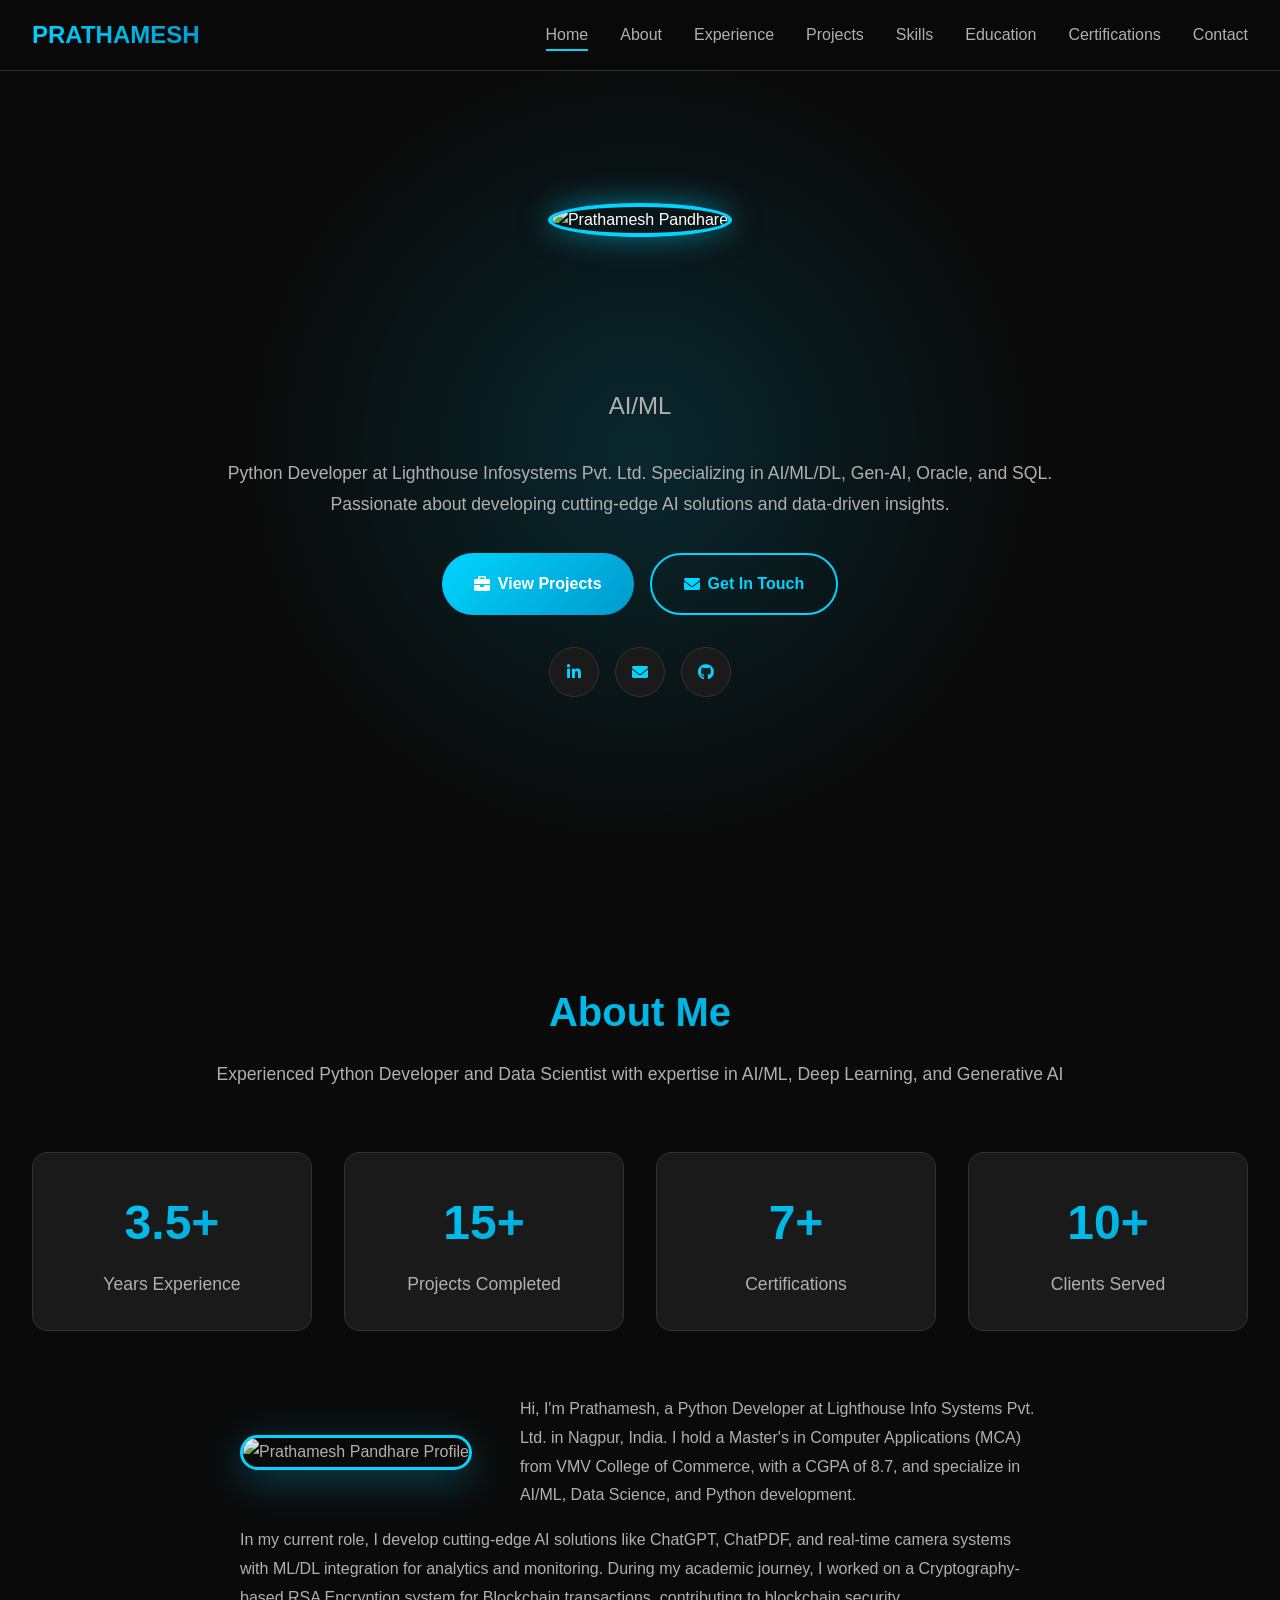
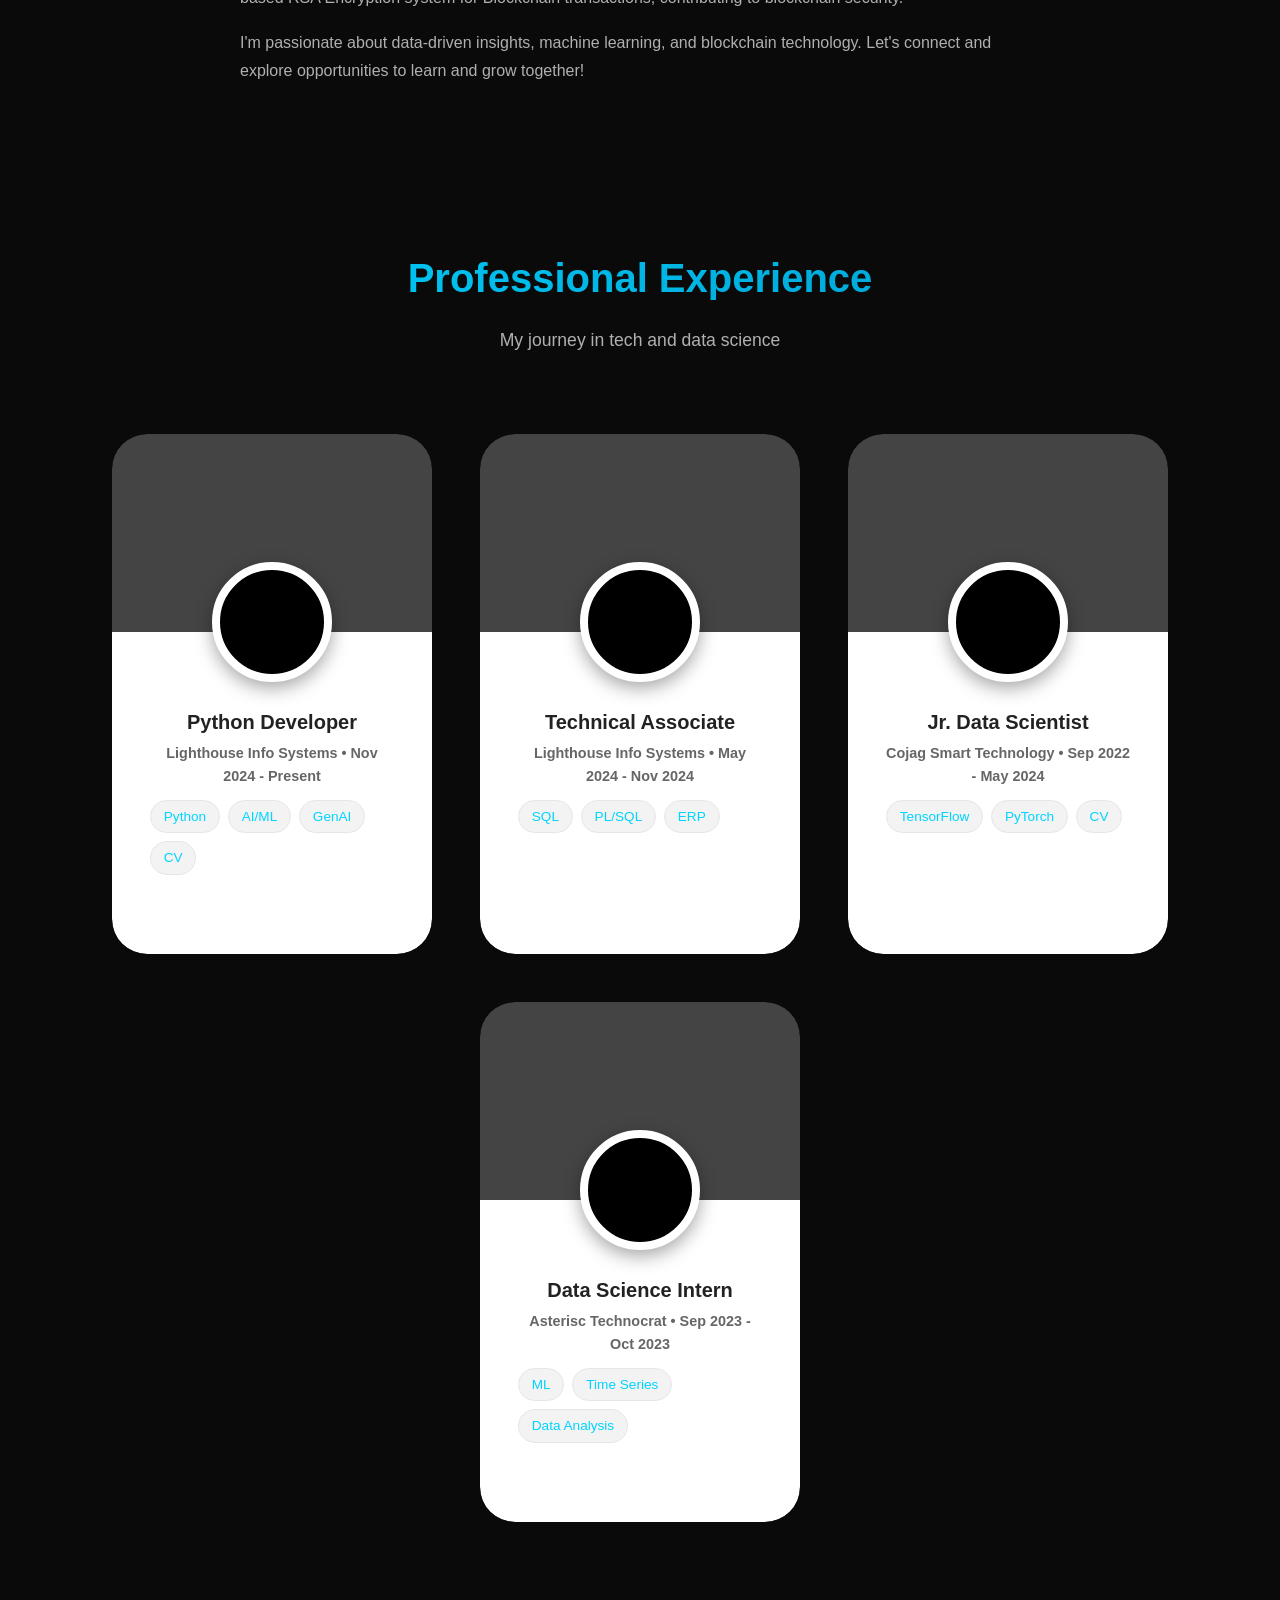
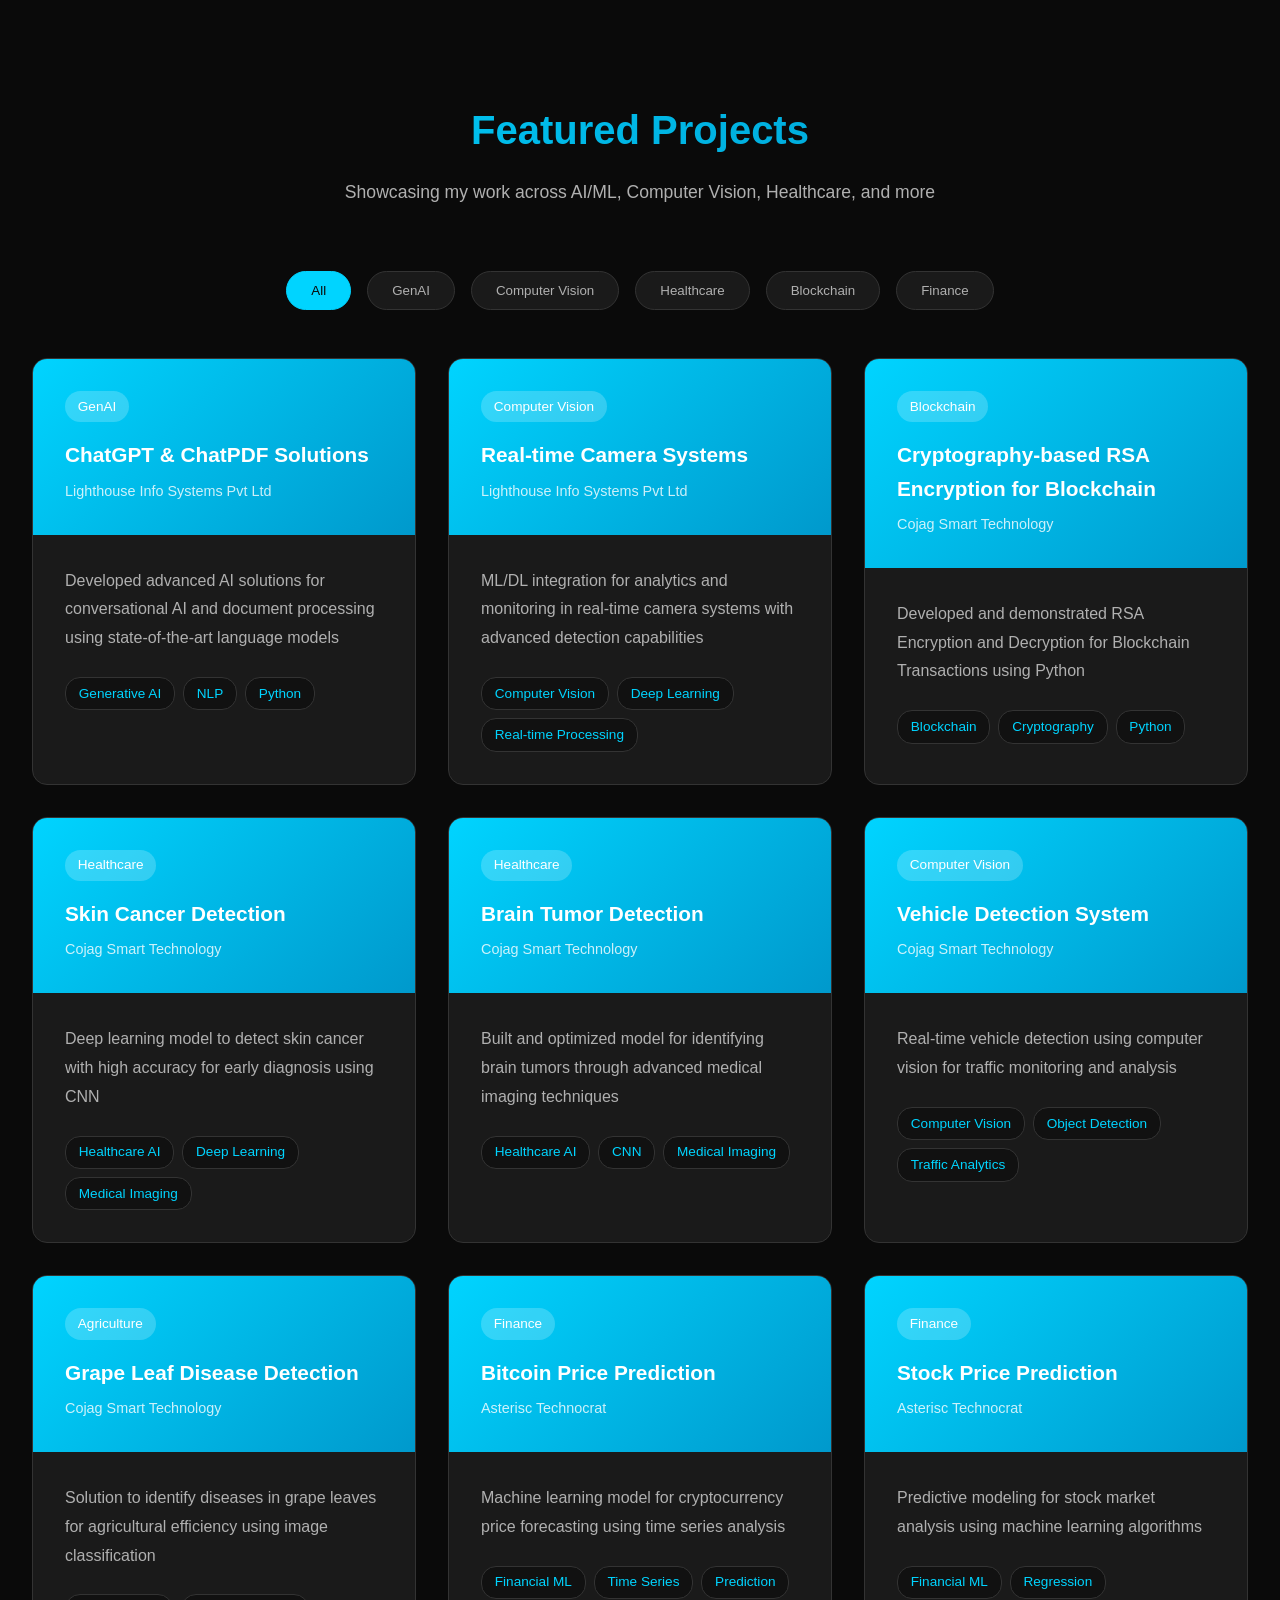
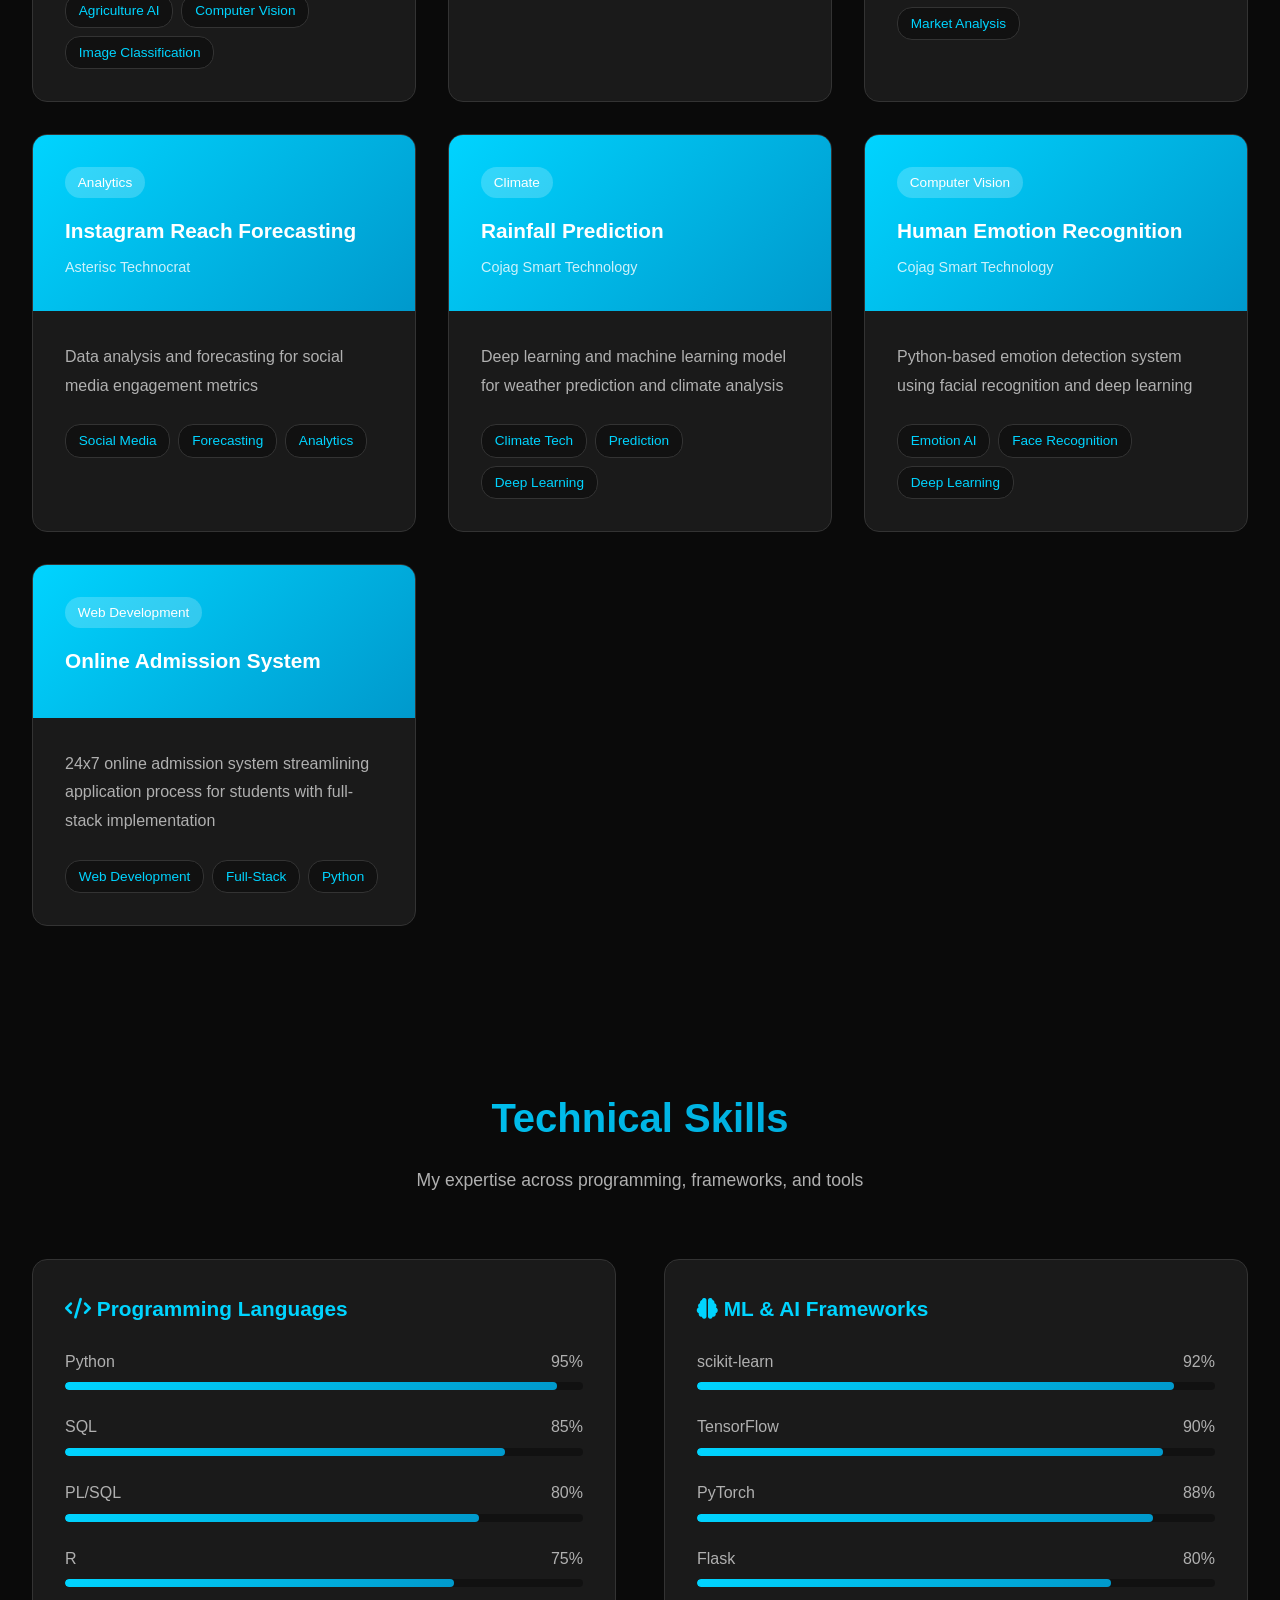
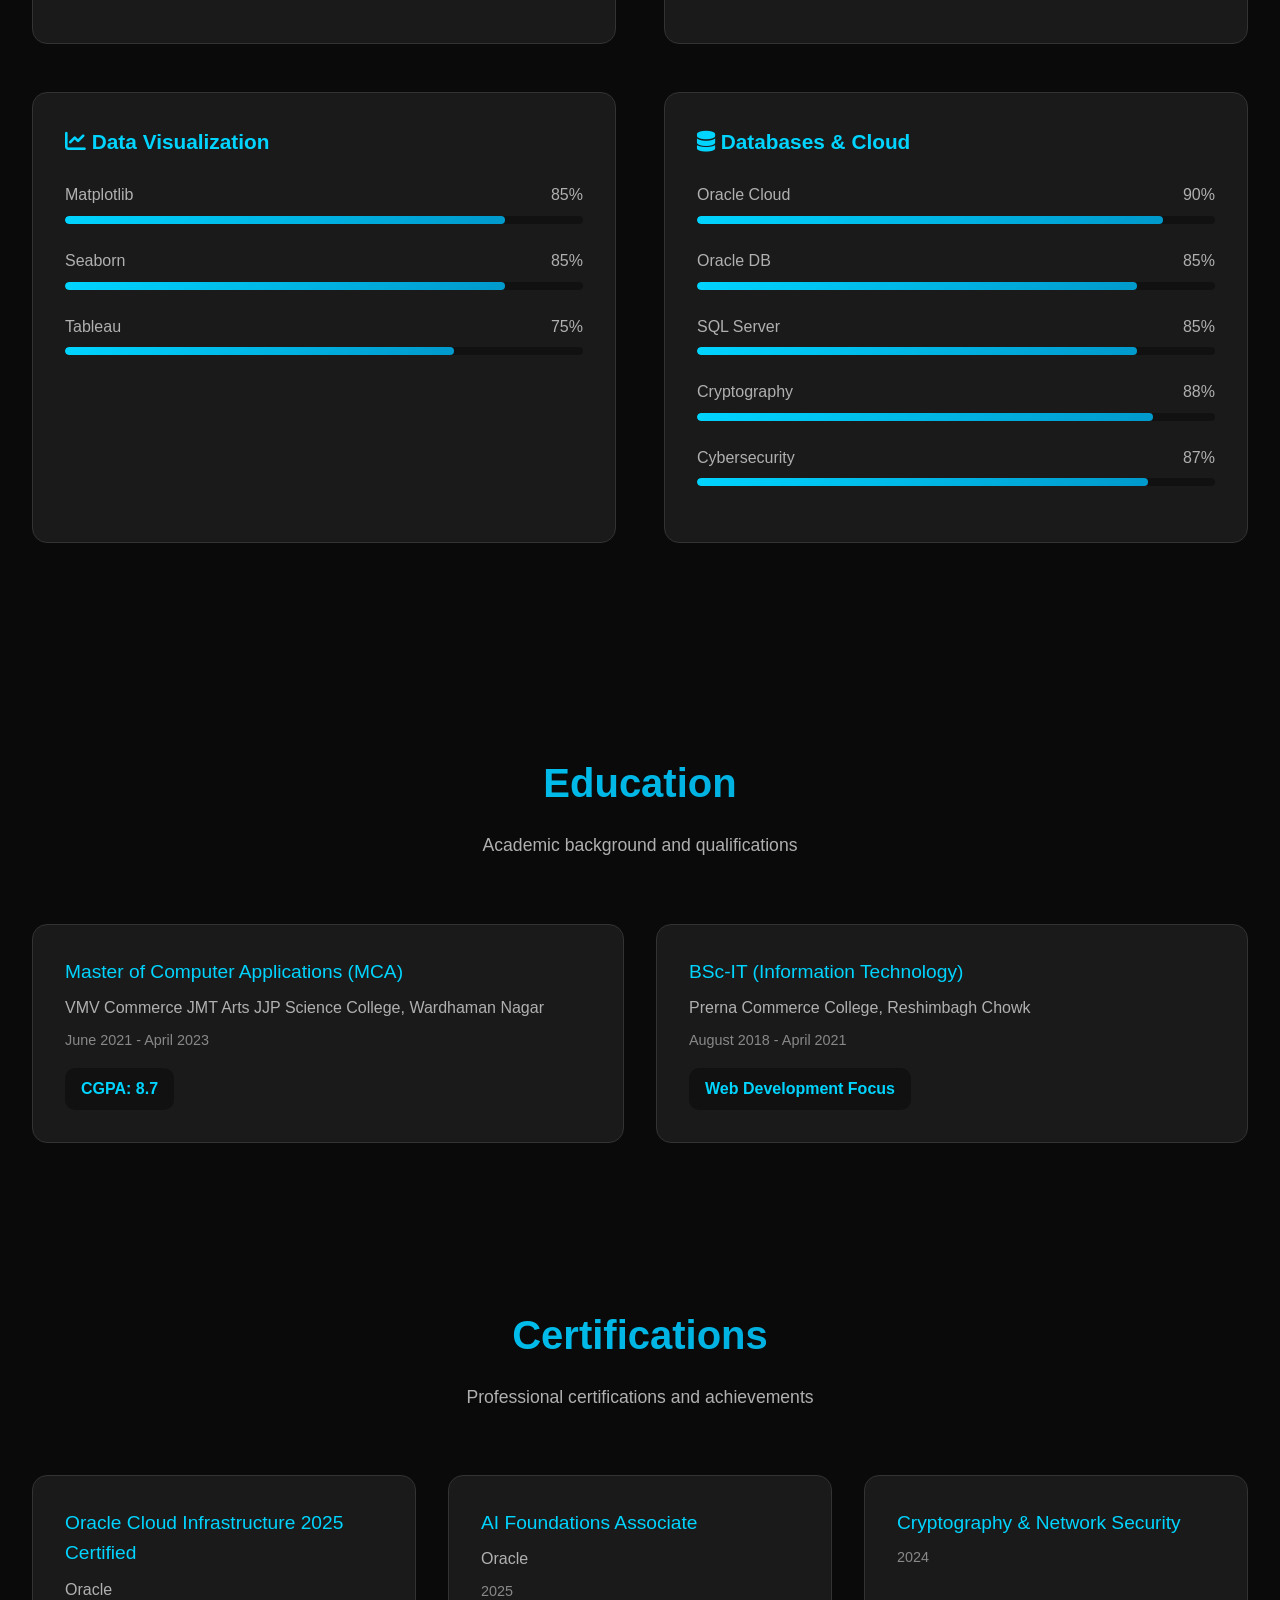
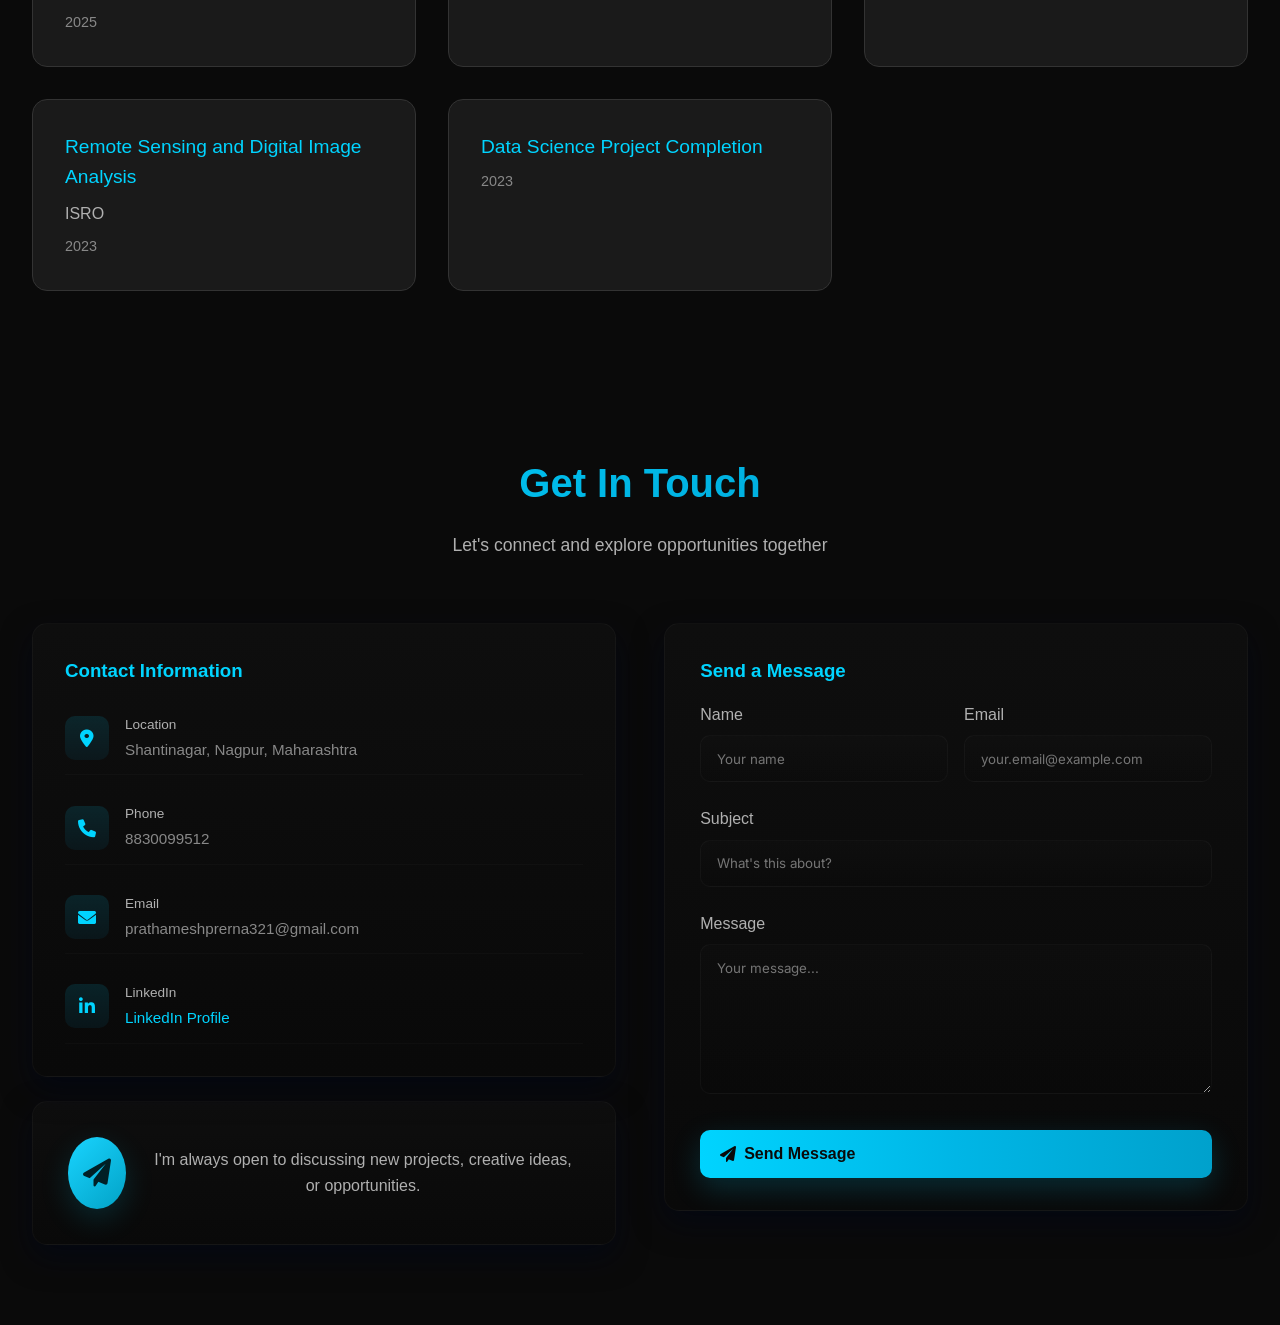
==== index.html @ 163a9fbd "Add files via upload" ====
<!DOCTYPE html>
<html lang="en">
<head>
    <meta charset="UTF-8">
    <meta name="viewport" content="width=device-width, initial-scale=1.0">
    <link rel="stylesheet" href="style.css">
    <title>Prathamesh Pandhare - Python Developer | AI/ML Specialist</title>
    <link href="https://cdnjs.cloudflare.com/ajax/libs/font-awesome/6.0.0/css/all.min.css" rel="stylesheet">
    <link href="https://fonts.googleapis.com/css2?family=Inter:wght@300;400;500;600;700&display=swap" rel="stylesheet">
    <script src="https://cdn.jsdelivr.net/npm/chart.js"></script>
</head>
<body>
    <!-- Loading Screen -->
    <div class="loading-screen">
        <div class="loader"></div>
    </div>
    <!-- Header -->
    <header>
        <nav>
            <div class="logo">PRATHAMESH</div>
            <ul class="nav-links">
                <li><a href="#home" class="active">Home</a></li>
                <li><a href="#about">About</a></li>
                <li><a href="#experience">Experience</a></li>
                <li><a href="#projects">Projects</a></li>
                <li><a href="#skills">Skills</a></li>
                <li><a href="#education">Education</a></li>
                <li><a href="#certifications">Certifications</a></li>
                <li><a href="#contact">Contact</a></li>
            </ul>
            <button class="mobile-menu-btn">
                <i class="fas fa-bars"></i>
            </button>
        </nav>
    </header>

    <!-- Hero Section -->
    <section class="hero" id="home">
        <div class="hero-bg"></div>
        <div class="hero-content">
            <div style="margin-bottom: 2rem;">
                <img src="https://api.dicebear.com/7.x/avataaars/svg?seed=Prathamesh&backgroundColor=00d4ff,0099cc" 
                     alt="Prathamesh Pandhare" 
                     style="width: 150px; height: 150px; border-radius: 50%; border: 4px solid var(--primary-color); box-shadow: 0 0 30px rgba(0, 212, 255, 0.5);">
            </div>
            <h1 class="fade-in">PRATHAMESH PANDHARE</h1>
            <div class="typing-text"></div>
            <p class="hero-description fade-in">
                Python Developer at Lighthouse Infosystems Pvt. Ltd. Specializing in AI/ML/DL, Gen-AI, Oracle, and SQL. 
                Passionate about developing cutting-edge AI solutions and data-driven insights.
            </p>
            <div class="hero-buttons fade-in">
                <a href="#projects" class="btn btn-primary">
                    <i class="fas fa-briefcase"></i> View Projects
                </a>
                <a href="#contact" class="btn btn-secondary">
                    <i class="fas fa-envelope"></i> Get In Touch
                </a>
            </div>
            <div class="social-links fade-in">
                <a href="https://www.linkedin.com/in/prathameshpandhare-7b8583255" target="_blank">
                    <i class="fab fa-linkedin-in"></i>
                </a>
                <a href="mailto:prathameshprerna321@gmail.com">
                    <i class="fas fa-envelope"></i>
                </a>
                <a href="https://github.com/Prathamesh-dev-code" target="_blank">
                    <i class="fab fa-github"></i>
                </a>
            </div>
        </div>
    </section>

    <!-- About & Stats Section -->
    <section id="about">
        <div class="section-header">
            <h2>About Me</h2>
            <p>Experienced Python Developer and Data Scientist with expertise in AI/ML, Deep Learning, and Generative AI</p>
        </div>
        
        <div class="stats-grid">
            <div class="stat-card">
                <div class="stat-number">3.5+</div>
                <div class="stat-label">Years Experience</div>
            </div>
            <div class="stat-card">
                <div class="stat-number">15+</div>
                <div class="stat-label">Projects Completed</div>
            </div>
            <div class="stat-card">
                <div class="stat-number">7+</div>
                <div class="stat-label">Certifications</div>
            </div>
            <div class="stat-card">
                <div class="stat-number">10+</div>
                <div class="stat-label">Clients Served</div>
            </div>
        </div>

        <div style="max-width: 800px; margin: 0 auto; color: var(--text-secondary); line-height: 1.8;">
            <div style="display: flex; gap: 3rem; align-items: center; flex-wrap: wrap; justify-content: center;">
                <div style="flex-shrink: 0;">
                    <img src="https://api.dicebear.com/7.x/avataaars/svg?seed=Prathamesh&backgroundColor=00d4ff,0099cc" 
                         alt="Prathamesh Pandhare Profile" 
                         style="width: 200px; height: 200px; border-radius: 20px; border: 3px solid var(--primary-color); box-shadow: 0 10px 40px rgba(0, 212, 255, 0.3);">
                </div>
                <div style="flex: 1; min-width: 300px; text-align: left;">
                    <p>
                        Hi, I'm Prathamesh, a Python Developer at Lighthouse Info Systems Pvt. Ltd. in Nagpur, India. 
                        I hold a Master's in Computer Applications (MCA) from VMV College of Commerce, with a CGPA of 8.7, 
                        and specialize in AI/ML, Data Science, and Python development.
                    </p>
                </div>
            </div>
            <p style="margin-top: 1rem;">
                In my current role, I develop cutting-edge AI solutions like ChatGPT, ChatPDF, and real-time camera 
                systems with ML/DL integration for analytics and monitoring. During my academic journey, I worked on 
                a Cryptography-based RSA Encryption system for Blockchain transactions, contributing to blockchain security.
            </p>
            <p style="margin-top: 1rem;">
                I'm passionate about data-driven insights, machine learning, and blockchain technology. 
                Let's connect and explore opportunities to learn and grow together!
            </p>
        </div>
    </section>

    <!-- Experience Timeline -->
    <section id="experience">
        <div class="section-header">
            <h2>Professional Experience</h2>
            <p>My journey in tech and data science</p>
        </div>

                <div class="exp-cards">
                    <!-- Card: Python Developer -->
                    <div class="flipperContainer">
                        <div class="flipper">
                            <div class="cardFront cardContainer">
                                <div class="imgContainer" style="background-image:url('https://images.unsplash.com/photo-1526378729295-2ef2b3f2a7d6?auto=format&fit=crop&w=1200&q=60'); background-position:center; background-size:cover;"></div>
                                <div class="avatarContainer" style="background-image:url('https://api.dicebear.com/7.x/avataaars/svg?seed=Prathamesh&backgroundColor=00d4ff,0099cc'); background-size:cover;"></div>
                                <div class="cardContent">
                                    <div class="titleDiv">
                                        <h1 class="title">Python Developer</h1>
                                        <h4 class="subTitle">Lighthouse Info Systems • Nov 2024 - Present</h4>
                                    </div>
                                    <div class="bioContainer">
                                        <div class="tech-tags" style="margin-top:.75rem;">
                                            <span class="tech-tag">Python</span>
                                            <span class="tech-tag">AI/ML</span>
                                            <span class="tech-tag">GenAI</span>
                                            <span class="tech-tag">CV</span>
                                        </div>
                                    </div>
                                </div>
                            </div>
                            <div class="cardBack">
                                <div style="padding:2rem;">More about this role<br/><small style="opacity:.85">Lighthouse Info Systems</small></div>
                                <div style="padding:0 20px 24px;">
                                    <p class="bio">Developed advanced AI solutions like ChatGPT, ChatPDF, and real-time camera systems with ML/DL integration for analytics and monitoring.</p>
                                    <button class="cta-btn" type="button">View Details</button>
                                </div>
                            </div>
                        </div>
                    </div>

                    <!-- Card: Technical Associate -->
                    <div class="flipperContainer">
                        <div class="flipper">
                            <div class="cardFront cardContainer">
                                <div class="imgContainer" style="background-image:url('https://images.unsplash.com/photo-1515879218367-8466d910aaa4?auto=format&fit=crop&w=1200&q=60'); background-position:center; background-size:cover;"></div>
                                <div class="avatarContainer" style="background-image:url('https://images.unsplash.com/photo-1544005313-94ddf0286df2?auto=format&fit=crop&w=800&q=60'); background-size:cover;"></div>
                                <div class="cardContent">
                                    <div class="titleDiv">
                                        <h1 class="title">Technical Associate</h1>
                                        <h4 class="subTitle">Lighthouse Info Systems • May 2024 - Nov 2024</h4>
                                    </div>
                                    <div class="bioContainer">
                                        
                                        <div class="tech-tags" style="margin-top:.75rem;">
                                            <span class="tech-tag">SQL</span>
                                            <span class="tech-tag">PL/SQL</span>
                                            <span class="tech-tag">ERP</span>
                                        </div>
                                    </div>
                                </div>
                            </div>
                            <div class="cardBack">
                                <div style="padding:2rem;">Technical Associate role details<br/><small style="opacity:.85">Lighthouse Info Systems</small></div>
                                <div style="padding:0 20px 24px;">
                                    <p class="bio">Gained in-depth knowledge of ERP systems, SQL and PL/SQL while working on real-time projects and practical implementations.</p>
                                    <button class="cta-btn" type="button">View Details</button>
                                </div>
                            </div>
                        </div>
                    </div>

                    <!-- Card: Jr. Data Scientist -->
                    <div class="flipperContainer">
                        <div class="flipper">
                            <div class="cardFront cardContainer">
                                <div class="imgContainer" style="background-image:url('https://images.unsplash.com/photo-1518770660439-4636190af475?auto=format&fit=crop&w=1200&q=60'); background-position:center; background-size:cover;"></div>
                                <div class="avatarContainer" style="background-image:url('https://images.unsplash.com/photo-1547425260-76bcadfb4f2c?auto=format&fit=crop&w=800&q=60'); background-size:cover;"></div>
                                <div class="cardContent">
                                    <div class="titleDiv">
                                        <h1 class="title">Jr. Data Scientist</h1>
                                        <h4 class="subTitle">Cojag Smart Technology • Sep 2022 - May 2024</h4>
                                    </div>
                                    <div class="bioContainer">
                                        <div class="tech-tags" style="margin-top:.75rem;">
                                            <span class="tech-tag">TensorFlow</span>
                                            <span class="tech-tag">PyTorch</span>
                                            <span class="tech-tag">CV</span>
                                        </div>
                                    </div>
                                </div>
                            </div>
                            <div class="cardBack">
                                <div style="padding:2rem;">Research & model development<br/><small style="opacity:.85">Cojag Smart Technology</small></div>
                                <div style="padding:0 20px 24px;">
                                    <p class="bio">Worked on ML/DL projects including Skin Cancer Detection, Brain Tumor Detection, Vehicle Detection and Grape Leaf Disease Detection.</p>
                                    <button class="cta-btn" type="button">View Details</button>
                                </div>
                            </div>
                        </div>
                    </div>

                    <!-- Card: Data Science Intern -->
                    <div class="flipperContainer">
                        <div class="flipper">
                            <div class="cardFront cardContainer">
                                <div class="imgContainer" style="background-image:url('https://images.unsplash.com/photo-1498050108023-c5249f4df085?auto=format&fit=crop&w=1200&q=60'); background-position:center; background-size:cover;"></div>
                                <div class="avatarContainer" style="background-image:url('https://images.unsplash.com/photo-1542744173-8e7e53415bb0?auto=format&fit=crop&w=800&q=60'); background-size:cover;"></div>
                                <div class="cardContent">
                                    <div class="titleDiv">
                                        <h1 class="title">Data Science Intern</h1>
                                        <h4 class="subTitle">Asterisc Technocrat • Sep 2023 - Oct 2023</h4>
                                    </div>
                                    <div class="bioContainer">
                                        <div class="tech-tags" style="margin-top:.75rem;">
                                            <span class="tech-tag">ML</span>
                                            <span class="tech-tag">Time Series</span>
                                            <span class="tech-tag">Data Analysis</span>
                                        </div>
                                    </div>
                                </div>
                            </div>
                            <div class="cardBack">
                                <div style="padding:2rem;">Intern projects & experiments<br/><small style="opacity:.85">Asterisc Technocrat</small></div>
                                <div style="padding:0 20px 24px;">
                                    <p class="bio">Worked on Bitcoin price prediction, Instagram reach forecasting, stock prediction and Titanic survival prediction projects.</p>
                                    <button class="cta-btn" type="button">View Details</button>
                                </div>
                            </div>
                        </div>
                    </div>
                </div>
    </section>

    <!-- Projects Section -->
    <section id="projects">
        <div class="section-header">
            <h2>Featured Projects</h2>
            <p>Showcasing my work across AI/ML, Computer Vision, Healthcare, and more</p>
        </div>

        <div class="project-filters">
            <button class="filter-btn active" data-filter="all">All</button>
            <button class="filter-btn" data-filter="GenAI">GenAI</button>
            <button class="filter-btn" data-filter="Computer Vision">Computer Vision</button>
            <button class="filter-btn" data-filter="Healthcare">Healthcare</button>
            <button class="filter-btn" data-filter="Blockchain">Blockchain</button>
            <button class="filter-btn" data-filter="Finance">Finance</button>
        </div>

        <div class="projects-grid">
            <!-- Project cards will be dynamically generated -->
        </div>
    </section>

    <!-- Skills Section -->
    <section id="skills">
        <div class="section-header">
            <h2>Technical Skills</h2>
            <p>My expertise across programming, frameworks, and tools</p>
        </div>

        <div class="skills-container">
            <div class="skill-category">
                <h3><i class="fas fa-code"></i> Programming Languages</h3>
                <div class="skill-item">
                    <div class="skill-name">
                        <span>Python</span>
                        <span>95%</span>
                    </div>
                    <div class="skill-bar">
                        <div class="skill-progress" data-progress="95"></div>
                    </div>
                </div>
                <div class="skill-item">
                    <div class="skill-name">
                        <span>SQL</span>
                        <span>85%</span>
                    </div>
                    <div class="skill-bar">
                        <div class="skill-progress" data-progress="85"></div>
                    </div>
                </div>
                <div class="skill-item">
                    <div class="skill-name">
                        <span>PL/SQL</span>
                        <span>80%</span>
                    </div>
                    <div class="skill-bar">
                        <div class="skill-progress" data-progress="80"></div>
                    </div>
                </div>
                <div class="skill-item">
                    <div class="skill-name">
                        <span>R</span>
                        <span>75%</span>
                    </div>
                    <div class="skill-bar">
                        <div class="skill-progress" data-progress="75"></div>
                    </div>
                </div>
            </div>

            <div class="skill-category">
                <h3><i class="fas fa-brain"></i> ML & AI Frameworks</h3>
                <div class="skill-item">
                    <div class="skill-name">
                        <span>scikit-learn</span>
                        <span>92%</span>
                    </div>
                    <div class="skill-bar">
                        <div class="skill-progress" data-progress="92"></div>
                    </div>
                </div>
                <div class="skill-item">
                    <div class="skill-name">
                        <span>TensorFlow</span>
                        <span>90%</span>
                    </div>
                    <div class="skill-bar">
                        <div class="skill-progress" data-progress="90"></div>
                    </div>
                </div>
                <div class="skill-item">
                    <div class="skill-name">
                        <span>PyTorch</span>
                        <span>88%</span>
                    </div>
                    <div class="skill-bar">
                        <div class="skill-progress" data-progress="88"></div>
                    </div>
                </div>
                <div class="skill-item">
                    <div class="skill-name">
                        <span>Flask</span>
                        <span>80%</span>
                    </div>
                    <div class="skill-bar">
                        <div class="skill-progress" data-progress="80"></div>
                    </div>
                </div>
            </div>

            <div class="skill-category">
                <h3><i class="fas fa-chart-line"></i> Data Visualization</h3>
                <div class="skill-item">
                    <div class="skill-name">
                        <span>Matplotlib</span>
                        <span>85%</span>
                    </div>
                    <div class="skill-bar">
                        <div class="skill-progress" data-progress="85"></div>
                    </div>
                </div>
                <div class="skill-item">
                    <div class="skill-name">
                        <span>Seaborn</span>
                        <span>85%</span>
                    </div>
                    <div class="skill-bar">
                        <div class="skill-progress" data-progress="85"></div>
                    </div>
                </div>
                <div class="skill-item">
                    <div class="skill-name">
                        <span>Tableau</span>
                        <span>75%</span>
                    </div>
                    <div class="skill-bar">
                        <div class="skill-progress" data-progress="75"></div>
                    </div>
                </div>
            </div>

            <div class="skill-category">
                <h3><i class="fas fa-database"></i> Databases & Cloud</h3>
                <div class="skill-item">
                    <div class="skill-name">
                        <span>Oracle Cloud</span>
                        <span>90%</span>
                    </div>
                    <div class="skill-bar">
                        <div class="skill-progress" data-progress="90"></div>
                    </div>
                </div>
                <div class="skill-item">
                    <div class="skill-name">
                        <span>Oracle DB</span>
                        <span>85%</span>
                    </div>
                    <div class="skill-bar">
                        <div class="skill-progress" data-progress="85"></div>
                    </div>
                </div>
                <div class="skill-item">
                    <div class="skill-name">
                        <span>SQL Server</span>
                        <span>85%</span>
                    </div>
                    <div class="skill-bar">
                        <div class="skill-progress" data-progress="85"></div>
                    </div>
                </div>
                <div class="skill-item">
                    <div class="skill-name">
                        <span>Cryptography</span>
                        <span>88%</span>
                    </div>
                    <div class="skill-bar">
                        <div class="skill-progress" data-progress="88"></div>
                    </div>
                </div>
                <div class="skill-item">
                    <div class="skill-name">
                        <span>Cybersecurity</span>
                        <span>87%</span>
                    </div>
                    <div class="skill-bar">
                        <div class="skill-progress" data-progress="87"></div>
                    </div>
                </div>
            </div>
        </div>

    </section>

    <!-- Education Section -->
    <section id="education">
        <div class="section-header">
            <h2>Education</h2>
            <p>Academic background and qualifications</p>
        </div>

        <div class="education-grid">
            <div class="edu-card">
                <div class="edu-degree">Master of Computer Applications (MCA)</div>
                <div class="edu-institution">VMV Commerce JMT Arts JJP Science College, Wardhaman Nagar</div>
                <div class="edu-duration">June 2021 - April 2023</div>
                <div class="edu-grade">CGPA: 8.7</div>
            </div>

            <div class="edu-card">
                <div class="edu-degree">BSc-IT (Information Technology)</div>
                <div class="edu-institution">Prerna Commerce College, Reshimbagh Chowk</div>
                <div class="edu-duration">August 2018 - April 2021</div>
                <div class="edu-grade">Web Development Focus</div>
            </div>
        </div>
    </section>

    <!-- Certifications Section -->
    <section id="certifications">
        <div class="section-header">
            <h2>Certifications</h2>
            <p>Professional certifications and achievements</p>
        </div>

        <div class="certifications-grid">
            <div class="cert-card">
                <div class="cert-name">Oracle Cloud Infrastructure 2025 Certified</div>
                <div class="cert-issuer">Oracle</div>
                <div class="cert-year">2025</div>
            </div>

            <div class="cert-card">
                <div class="cert-name">AI Foundations Associate</div>
                <div class="cert-issuer">Oracle</div>
                <div class="cert-year">2025</div>
            </div>

            <div class="cert-card">
                <div class="cert-name">Cryptography & Network Security</div>
                <div class="cert-year">2024</div>
            </div>

            <div class="cert-card">
                <div class="cert-name">Remote Sensing and Digital Image Analysis</div>
                <div class="cert-issuer">ISRO</div>
                <div class="cert-year">2023</div>
            </div>

            <div class="cert-card">
                <div class="cert-name">Data Science Project Completion</div>
                <div class="cert-year">2023</div>
            </div>
        </div>
    </section>

    <!-- Contact Section -->
    <section id="contact">
        <div class="section-header">
            <h2>Get In Touch</h2>
            <p>Let's connect and explore opportunities together</p>
        </div>
        <div class="contact-container contact-grid">
            <div class="left-col">
                <div class="contact-card contact-contacts">
                    <h3>Contact Information</h3>
                    <ul class="contact-list">
                        <li>
                            <span class="icon"><i class="fas fa-map-marker-alt"></i></span>
                            <div class="info">
                                <div class="label">Location</div>
                                <div class="value">Shantinagar, Nagpur, Maharashtra</div>
                            </div>
                        </li>
                        <li>
                            <span class="icon"><i class="fas fa-phone"></i></span>
                            <div class="info">
                                <div class="label">Phone</div>
                                <div class="value">8830099512</div>
                            </div>
                        </li>
                        <li>
                            <span class="icon"><i class="fas fa-envelope"></i></span>
                            <div class="info">
                                <div class="label">Email</div>
                                <div class="value">prathameshprerna321@gmail.com</div>
                            </div>
                        </li>
                        <li>
                            <span class="icon"><i class="fab fa-linkedin-in"></i></span>
                            <div class="info">
                                <div class="label">LinkedIn</div>
                                <div class="value"><a href="https://www.linkedin.com/in/prathameshpandhare-7b8583255" target="_blank">LinkedIn Profile</a></div>
                            </div>
                        </li>
                    </ul>
                </div>

                <div class="contact-card contact-cta">
                    <div class="cta-icon"><i class="fas fa-paper-plane"></i></div>
                    <p>I'm always open to discussing new projects, creative ideas, or opportunities.</p>
                </div>
            </div>

            <div class="right-col">
                <div class="contact-card contact-form-card">
                    <h3>Send a Message</h3>
                    <form id="contactForm">
                        <div class="form-row">
                            <div class="form-group half">
                                <label for="name">Name</label>
                                <input type="text" id="name" placeholder="Your name" required>
                            </div>
                            <div class="form-group half">
                                <label for="email">Email</label>
                                <input type="email" id="email" placeholder="your.email@example.com" required>
                            </div>
                        </div>
                        <div class="form-group">
                            <label for="subject">Subject</label>
                            <input type="text" id="subject" placeholder="What's this about?" required>
                        </div>
                        <div class="form-group">
                            <label for="message">Message</label>
                            <textarea id="message" placeholder="Your message..." required></textarea>
                        </div>
                        <button type="submit" class="btn send-btn">
                            <i class="fas fa-paper-plane"></i> Send Message
                        </button>
                    </form>
                </div>
            </div>
        </div>
    </section>

    <!-- Back to Top Button -->
    <div class="back-to-top">
        <i class="fas fa-arrow-up"></i>
    </div>

    <!-- Experience Details Modal -->
    <div id="expModal" class="modal" aria-hidden="true">
        <div class="modal-dialog" role="dialog" aria-modal="true" aria-labelledby="expModalTitle">
            <div class="modal-header">
                <h3 id="expModalTitle" class="modal-title"></h3>
                <button class="modal-close" aria-label="Close">&times;</button>
            </div>
            <div class="modal-body">
                <div class="modal-company"></div>
                <div class="modal-duration" style="margin-top:.25rem; color:var(--text-muted);"></div>
                <div class="modal-desc" style="margin-top:.75rem;"></div>
                <div class="modal-tags" aria-hidden="false"></div>
            </div>
        </div>
    </div>
 <script src="app.js"></script>
</body>
</html>
---- style.css ----
:root {
    --primary-color: #00d4ff;
    --secondary-color: #0099cc;
    --accent-color: #ff6b6b;
    --bg-dark: #0a0a0a;
    --bg-card: #1a1a1a;
    --bg-section: #111111;
    --text-primary: #ffffff;
    --text-secondary: #b0b0b0;
    --text-muted: #888888;
    --gradient-1: linear-gradient(135deg, #667eea 0%, #764ba2 100%);
    --gradient-2: linear-gradient(135deg, #00d4ff 0%, #0099cc 100%);
    --gradient-3: linear-gradient(135deg, #ff6b6b 0%, #ee5a52 100%);
    --border-color: #333333;
    --shadow: 0 10px 30px rgba(0, 0, 0, 0.3);
    --transition: all 0.3s cubic-bezier(0.4, 0, 0.2, 1);
}

* {
    margin: 0;
    padding: 0;
    box-sizing: border-box;
}

body {
    font-family: 'Inter', sans-serif;
    background: var(--bg-dark);
    color: var(--text-primary);
    line-height: 1.6;
    overflow-x: hidden;
}

/* Loading Screen */
.loading-screen {
    position: fixed;
    top: 0;
    left: 0;
    width: 100%;
    height: 100%;
    background: var(--bg-dark);
    display: flex;
    justify-content: center;
    align-items: center;
    z-index: 10000;
    transition: opacity 0.5s ease;
}

.loader {
    width: 60px;
    height: 60px;
    border: 3px solid var(--primary-color);
    border-top: 3px solid transparent;
    border-radius: 50%;
    animation: spin 1s linear infinite;
}

@keyframes spin {
    0% {
        transform: rotate(0deg);
    }

    100% {
        transform: rotate(360deg);
    }
}

/* Header & Navigation */
header {
    position: fixed;
    top: 0;
    left: 0;
    right: 0;
    background: rgba(10, 10, 10, 0.95);
    backdrop-filter: blur(10px);
    padding: 1rem 0;
    z-index: 1000;
    border-bottom: 1px solid var(--border-color);
    transition: var(--transition);
}

header.scrolled {
    padding: 0.5rem 0;
    box-shadow: var(--shadow);
}

nav {
    max-width: 1400px;
    margin: 0 auto;
    display: flex;
    justify-content: space-between;
    align-items: center;
    padding: 0 2rem;
}

.logo {
    font-size: 1.5rem;
    font-weight: 700;
    background: var(--gradient-2);
    -webkit-background-clip: text;
    -webkit-text-fill-color: transparent;
    background-clip: text;
}

.nav-links {
    display: flex;
    gap: 2rem;
    list-style: none;
}

.nav-links a {
    color: var(--text-secondary);
    text-decoration: none;
    transition: var(--transition);
    position: relative;
    padding: 0.5rem 0;
}

.nav-links a::after {
    content: '';
    position: absolute;
    bottom: 0;
    left: 0;
    width: 0;
    height: 2px;
    background: var(--primary-color);
    transition: width 0.3s ease;
}

.nav-links a:hover {
    color: var(--primary-color);
}

.nav-links a:hover::after,
.nav-links a.active::after {
    width: 100%;
}

.mobile-menu-btn {
    display: none;
    background: none;
    border: none;
    color: var(--text-primary);
    font-size: 1.5rem;
    cursor: pointer;
}

/* Hero Section */
.hero {
    min-height: 100vh;
    display: flex;
    align-items: center;
    justify-content: center;
    position: relative;
    overflow: hidden;
    padding: 2rem;
}

.hero-bg {
    position: absolute;
    top: 0;
    left: 0;
    width: 100%;
    height: 100%;
    background: radial-gradient(circle at 50% 50%, rgba(0, 212, 255, 0.15) 0%, transparent 50%);
    animation: pulse 8s ease-in-out infinite;
}

@keyframes pulse {

    0%,
    100% {
        opacity: 0.4;
        transform: scale(1);
    }

    50% {
        opacity: 0.7;
        transform: scale(1.1);
    }
}

.hero-content {
    position: relative;
    z-index: 1;
    text-align: center;
    max-width: 900px;
}

.hero h1 {
    font-size: 4rem;
    font-weight: 700;
    margin-bottom: 1rem;
    background: var(--gradient-2);
    -webkit-background-clip: text;
    -webkit-text-fill-color: transparent;
    background-clip: text;
    animation: fadeInUp 0.8s ease;
}

.typing-text {
    font-size: 1.5rem;
    color: var(--text-secondary);
    margin-bottom: 2rem;
    min-height: 2rem;
}

.hero-description {
    font-size: 1.1rem;
    color: var(--text-secondary);
    margin-bottom: 2rem;
    line-height: 1.8;
}

.hero-buttons {
    display: flex;
    gap: 1rem;
    justify-content: center;
    flex-wrap: wrap;
}

.btn {
    padding: 1rem 2rem;
    border-radius: 50px;
    text-decoration: none;
    font-weight: 600;
    transition: var(--transition);
    display: inline-flex;
    align-items: center;
    gap: 0.5rem;
    cursor: pointer;
    border: none;
    font-size: 1rem;
}

.btn-primary {
    background: var(--gradient-2);
    color: var(--text-primary);
}

.btn-primary:hover {
    transform: translateY(-3px);
    box-shadow: 0 10px 30px rgba(0, 212, 255, 0.4);
}

.btn-secondary {
    background: transparent;
    color: var(--primary-color);
    border: 2px solid var(--primary-color);
}

.btn-secondary:hover {
    background: var(--primary-color);
    color: var(--bg-dark);
}

.social-links {
    margin-top: 2rem;
    display: flex;
    gap: 1rem;
    justify-content: center;
}

.social-links a {
    width: 50px;
    height: 50px;
    border-radius: 50%;
    background: var(--bg-card);
    color: var(--primary-color);
    display: flex;
    align-items: center;
    justify-content: center;
    text-decoration: none;
    transition: var(--transition);
    border: 1px solid var(--border-color);
}

.social-links a:hover {
    transform: translateY(-5px);
    background: var(--primary-color);
    color: var(--bg-dark);
    box-shadow: 0 10px 20px rgba(0, 212, 255, 0.4);
}

/* Section Styles */
section {
    padding: 5rem 2rem;
    max-width: 1400px;
    margin: 0 auto;
}

.section-header {
    text-align: center;
    margin-bottom: 4rem;
}

.section-header h2 {
    font-size: 2.5rem;
    margin-bottom: 1rem;
    background: var(--gradient-2);
    -webkit-background-clip: text;
    -webkit-text-fill-color: transparent;
    background-clip: text;
}

.section-header p {
    color: var(--text-secondary);
    font-size: 1.1rem;
}

/* Stats Section */
.stats-grid {
    display: grid;
    grid-template-columns: repeat(auto-fit, minmax(250px, 1fr));
    gap: 2rem;
    margin-bottom: 4rem;
}

.stat-card {
    background: var(--bg-card);
    padding: 2rem;
    border-radius: 15px;
    text-align: center;
    border: 1px solid var(--border-color);
    transition: var(--transition);
}

.stat-card:hover {
    transform: translateY(-10px);
    border-color: var(--primary-color);
    box-shadow: 0 10px 30px rgba(0, 212, 255, 0.3);
}

.stat-number {
    font-size: 3rem;
    font-weight: 700;
    background: var(--gradient-2);
    -webkit-background-clip: text;
    -webkit-text-fill-color: transparent;
    background-clip: text;
    margin-bottom: 0.5rem;
}

.stat-label {
    color: var(--text-secondary);
    font-size: 1.1rem;
}

/* Skills Section */
.skills-container {
    display: grid;
    grid-template-columns: 1fr 1fr;
    gap: 3rem;
    margin-bottom: 3rem;
}

.skill-category {
    background: var(--bg-card);
    padding: 2rem;
    border-radius: 15px;
    border: 1px solid var(--border-color);
}

.skill-category h3 {
    color: var(--primary-color);
    margin-bottom: 1.5rem;
    font-size: 1.3rem;
}

.skill-item {
    margin-bottom: 1.5rem;
}

.skill-name {
    display: flex;
    justify-content: space-between;
    margin-bottom: 0.5rem;
    color: var(--text-secondary);
}

.skill-bar {
    width: 100%;
    height: 8px;
    background: var(--bg-section);
    border-radius: 10px;
    overflow: hidden;
}

.skill-progress {
    height: 100%;
    background: var(--gradient-2);
    border-radius: 10px;
    transition: width 1s ease;
    width: 0;
}

.chart-container {
    background: var(--bg-card);
    padding: 2rem;
    border-radius: 15px;
    border: 1px solid var(--border-color);
    margin: 2rem 0;
}

.chart-container h3 {
    color: var(--primary-color);
    margin-bottom: 1.5rem;
    text-align: center;
}

/* Experience Timeline */
.timeline {
    position: relative;
    padding: 2rem 0;
}

.timeline::before {
    content: '';
    position: absolute;
    left: 50%;
    top: 0;
    bottom: 0;
    width: 2px;
    background: var(--border-color);
}

.timeline-item {
    display: flex;
    margin-bottom: 3rem;
    position: relative;
}

.timeline-item:nth-child(odd) {
    flex-direction: row-reverse;
}

.timeline-content {
    width: calc(50% - 2rem);
    background: var(--bg-card);
    padding: 2rem;
    border-radius: 15px;
    border: 1px solid var(--border-color);
    transition: var(--transition);
}

.timeline-content:hover {
    transform: translateY(-5px);
    border-color: var(--primary-color);
    box-shadow: 0 10px 30px rgba(168, 85, 247, 0.3);
}

.timeline-marker {
    position: absolute;
    left: 50%;
    transform: translateX(-50%);
    width: 20px;
    height: 20px;
    background: var(--primary-color);
    border-radius: 50%;
    border: 4px solid var(--bg-dark);
}

.timeline-date {
    color: var(--primary-color);
    font-weight: 600;
    margin-bottom: 0.5rem;
}

.timeline-title {
    font-size: 1.3rem;
    margin-bottom: 0.5rem;
}

.timeline-company {
    color: var(--text-secondary);
    margin-bottom: 1rem;
}

.timeline-description {
    color: var(--text-secondary);
    line-height: 1.8;
}

.timeline-description ul {
    margin-top: 1rem;
    padding-left: 1.5rem;
}

.timeline-description li {
    margin-bottom: 0.5rem;
}

.tech-tags {
    display: flex;
    flex-wrap: wrap;
    gap: 0.5rem;
    margin-top: 1rem;
}

.tech-tag {
    padding: 0.3rem 0.8rem;
    background: var(--bg-section);
    color: var(--primary-color);
    border-radius: 20px;
    font-size: 0.85rem;
    border: 1px solid var(--border-color);
}

/* Projects Grid */
.project-filters {
    display: flex;
    justify-content: center;
    gap: 1rem;
    margin-bottom: 3rem;
    flex-wrap: wrap;
}

.filter-btn {
    padding: 0.7rem 1.5rem;
    background: var(--bg-card);
    color: var(--text-secondary);
    border: 1px solid var(--border-color);
    border-radius: 25px;
    cursor: pointer;
    transition: var(--transition);
}

.filter-btn:hover,
.filter-btn.active {
    background: var(--primary-color);
    color: var(--bg-dark);
    border-color: var(--primary-color);
}

.projects-grid {
    display: grid;
    grid-template-columns: repeat(auto-fill, minmax(350px, 1fr));
    gap: 2rem;
}

.project-card {
    background: var(--bg-card);
    border-radius: 15px;
    overflow: hidden;
    border: 1px solid var(--border-color);
    transition: var(--transition);
    cursor: pointer;
}

.project-card:hover {
    transform: translateY(-10px);
    border-color: var(--primary-color);
    box-shadow: 0 15px 40px rgba(0, 212, 255, 0.3);
}

.project-header {
    padding: 2rem;
    background: var(--gradient-2);
}

.project-category {
    display: inline-block;
    padding: 0.3rem 0.8rem;
    background: rgba(255, 255, 255, 0.2);
    border-radius: 20px;
    font-size: 0.85rem;
    margin-bottom: 1rem;
}

.project-title {
    font-size: 1.3rem;
    margin-bottom: 0.5rem;
}

.project-company {
    font-size: 0.9rem;
    opacity: 0.8;
}

.project-body {
    padding: 2rem;
}

.project-description {
    color: var(--text-secondary);
    line-height: 1.8;
    margin-bottom: 1.5rem;
}

.project-tags {
    display: flex;
    flex-wrap: wrap;
    gap: 0.5rem;
}

.project-tag {
    padding: 0.3rem 0.8rem;
    background: var(--bg-section);
    color: var(--primary-color);
    border-radius: 15px;
    font-size: 0.85rem;
    border: 1px solid var(--border-color);
}

/* Education & Certifications */
.education-grid,
.certifications-grid {
    display: grid;
    grid-template-columns: repeat(auto-fit, minmax(300px, 1fr));
    gap: 2rem;
}

.edu-card,
.cert-card {
    background: var(--bg-card);
    padding: 2rem;
    border-radius: 15px;
    border: 1px solid var(--border-color);
    transition: var(--transition);
}

.edu-card:hover,
.cert-card:hover {
    transform: translateY(-5px);
    border-color: var(--primary-color);
    box-shadow: 0 10px 30px rgba(168, 85, 247, 0.3);
}

.edu-degree,
.cert-name {
    font-size: 1.2rem;
    margin-bottom: 0.5rem;
    color: var(--primary-color);
}

.edu-institution,
.cert-issuer {
    color: var(--text-secondary);
    margin-bottom: 0.5rem;
}

.edu-duration,
.cert-year {
    color: var(--text-muted);
    font-size: 0.9rem;
}

.edu-grade {
    margin-top: 1rem;
    padding: 0.5rem 1rem;
    background: var(--bg-section);
    border-radius: 10px;
    display: inline-block;
    color: var(--primary-color);
    font-weight: 600;
}

/* Contact Section */
.contact-container {
    display: grid;
    grid-template-columns: 1fr 1fr;
    gap: 3rem;
}

.contact-info {
    background: var(--bg-card);
    padding: 2rem;
    border-radius: 15px;
    border: 1px solid var(--border-color);
}

.contact-info h3 {
    color: var(--primary-color);
    margin-bottom: 1.5rem;
}

.contact-item {
    display: flex;
    align-items: center;
    gap: 1rem;
    margin-bottom: 1.5rem;
    color: var(--text-secondary);
}

.contact-item i {
    color: var(--primary-color);
    font-size: 1.2rem;
    width: 30px;
}

.contact-form {
    background: var(--bg-card);
    padding: 2rem;
    border-radius: 15px;
    border: 1px solid var(--border-color);
}

.form-group {
    margin-bottom: 1.5rem;
}

.form-group label {
    display: block;
    margin-bottom: 0.5rem;
    color: var(--text-secondary);
}

.form-group input,
.form-group textarea {
    width: 100%;
    padding: 1rem;
    background: var(--bg-section);
    border: 1px solid var(--border-color);
    border-radius: 10px;
    color: var(--text-primary);
    font-family: 'Inter', sans-serif;
    transition: var(--transition);
}

.form-group input:focus,
.form-group textarea:focus {
    outline: none;
    border-color: var(--primary-color);
    box-shadow: 0 0 0 3px rgba(0, 212, 255, 0.15);
}

.form-group textarea {
    resize: vertical;
    min-height: 150px;
}

/* Redesigned contact cards and form */
.contact-grid {
    align-items: start;
}

.contact-card {
    background: linear-gradient(180deg, rgba(255,255,255,0.02), rgba(0,0,0,0.04));
    padding: 2rem;
    border-radius: 15px;
    border: 1px solid rgba(255,255,255,0.03);
    box-shadow: 0 12px 30px rgba(2,6,23,0.6);
}

.left-col {
    display: flex;
    flex-direction: column;
    gap: 1.5rem;
}

.contact-contacts h3,
.contact-form-card h3 {
    color: var(--primary-color);
    margin-bottom: 1rem;
}

.contact-list {
    list-style: none;
    display: flex;
    flex-direction: column;
    gap: 1rem;
}

.contact-list li {
    display: flex;
    gap: 1rem;
    align-items: center;
    padding: .75rem 0;
    border-bottom: 1px solid rgba(255,255,255,0.02);
}

.contact-list .icon {
    width: 44px;
    height: 44px;
    border-radius: 10px;
    background: linear-gradient(180deg, rgba(0,212,255,0.12), rgba(0,153,204,0.08));
    display: flex;
    align-items: center;
    justify-content: center;
    color: var(--primary-color);
    font-size: 18px;
    flex-shrink: 0;
}

.contact-list .info .label {
    color: var(--text-secondary);
    font-size: 0.85rem;
    margin-bottom: 0.15rem;
}

.contact-list .info .value {
    color: var(--text-muted);
    font-size: 0.95rem;
}

.contact-list a { color: var(--primary-color); text-decoration: none; }

.contact-cta {
    display: flex;
    gap: 1.25rem;
    align-items: center;
    justify-content: center;
    text-align: center;
    padding: 2.2rem;
    border-radius: 15px;
}

.contact-cta .cta-icon {
    width: 72px;
    height: 72px;
    border-radius: 50%;
    background: linear-gradient(135deg, #19d4ff 0%, #02a2c6 100%);
    display: flex;
    align-items: center;
    justify-content: center;
    color: #012026;
    font-size: 28px;
    box-shadow: 0 10px 30px rgba(0, 212, 255, 0.15);
}

.contact-cta p {
    color: var(--text-secondary);
    margin: 0;
}

.contact-form-card {
    padding: 2rem 2.2rem;
}

.form-row { display: flex; gap: 1rem; }
.form-group.half { flex: 1; }

.form-group input,
.form-group textarea {
    background: linear-gradient(180deg, rgba(255,255,255,0.01), rgba(0,0,0,0.06));
    border: 1px solid rgba(255,255,255,0.03);
    padding: 0.9rem 1rem;
    border-radius: 10px;
}

.send-btn {
    width: 100%;
    padding: 0.95rem 1.25rem;
    border-radius: 10px;
    background: linear-gradient(90deg, #00d4ff 0%, #00b6e6 50%, #00a1cc 100%);
    color: var(--bg-dark);
    font-weight: 700;
    border: none;
    margin-top: .25rem;
    box-shadow: 0 10px 30px rgba(0, 212, 255, 0.18);
    transition: transform 0.18s ease, box-shadow 0.18s ease;
}

.send-btn:hover { transform: translateY(-3px); box-shadow: 0 18px 40px rgba(0, 212, 255, 0.24); }

/* Responsive tweaks */
@media (max-width: 968px) {
    .form-row { flex-direction: column; }
    .contact-container { grid-template-columns: 1fr; }
    .contact-cta { padding: 1.5rem; }
}

/* Back to Top Button */
.back-to-top {
    position: fixed;
    bottom: 2rem;
    right: 2rem;
    width: 50px;
    height: 50px;
    background: var(--primary-color);
    color: var(--bg-dark);
    border-radius: 50%;
    display: flex;
    align-items: center;
    justify-content: center;
    cursor: pointer;
    opacity: 0;
    visibility: hidden;
    transition: var(--transition);
    z-index: 999;
}

.back-to-top.visible {
    opacity: 1;
    visibility: visible;
}

.back-to-top:hover {
    transform: translateY(-5px);
    box-shadow: 0 10px 20px rgba(0, 212, 255, 0.4);
}

/* Animations */
@keyframes fadeInUp {
    from {
        opacity: 0;
        transform: translateY(30px);
    }

    to {
        opacity: 1;
        transform: translateY(0);
    }
}

.fade-in {
    opacity: 0;
    animation: fadeInUp 0.8s ease forwards;
}

/* Responsive Design */
@media (max-width: 968px) {
    .nav-links {
        position: fixed;
        top: 70px;
        left: -100%;
        flex-direction: column;
        background: var(--bg-card);
        width: 100%;
        padding: 2rem;
        transition: left 0.3s ease;
        border-top: 1px solid var(--border-color);
    }

    .nav-links.active {
        left: 0;
    }

    .mobile-menu-btn {
        display: block;
    }

    .hero h1 {
        font-size: 2.5rem;
    }

    .typing-text {
        font-size: 1.2rem;
    }

    .skills-container {
        grid-template-columns: 1fr;
    }

    .timeline::before {
        left: 0;
    }

    .timeline-item {
        flex-direction: column !important;
    }

    .timeline-content {
        width: calc(100% - 3rem);
        margin-left: 3rem;
    }

    .timeline-marker {
        left: 0;
        transform: translateX(0);
    }

    .contact-container {
        grid-template-columns: 1fr;
    }

    .projects-grid {
        grid-template-columns: 1fr;
    }
}

@media (max-width: 600px) {
    .hero h1 {
        font-size: 2rem;
    }

    section {
        padding: 3rem 1rem;
    }

    .stats-grid {
        grid-template-columns: 1fr;
    }
}

/* Flipper / Card styles for Experience (added) */
@import url("https://fonts.googleapis.com/css?family=Raleway:400,400i,700");

* {
    font-family: Raleway, sans-serif;
}

.flipperContainer {
    border-radius: 35px;
    width: 320px;
    height: 520px;
    position: relative;
    margin: 1rem;
}

.flipperContainer,
.cardFront,
.cardBack {
    -webkit-perspective: 1000px;
    perspective: 1000px;
}

.flipperContainer:hover .flipper,
.flipperContainer.hover .flipper {
    -webkit-transform: rotateY(180deg);
    transform: rotateY(180deg);
}

.flipper {
    -webkit-transition: 1s;
    -o-transition: 1s;
    transition: 1s;
    -webkit-transform-style: preserve-3d;
    transform-style: preserve-3d;
    border-radius: 35px;
    position: absolute;
    top: 0;
    bottom: 0;
    left: 0;
    right: 0;
    margin: auto;
    width: 100%;
    height: 100%;
}

.cardFront,
.cardBack {
    backface-visibility: hidden;
    -webkit-backface-visibility: hidden;
    position: absolute;
    top: 0;
    left: 0;
    right: 0;
    bottom: 0;
    margin: auto;
    border-radius: 35px;
    overflow: hidden;
    width: 100%;
    height: 100%;
}

.cardFront {
    z-index: 2;
    transform: rotateY(0deg);
    background: transparent;
}

.cardBack {
    transform: rotateY(180deg);
    /* use the site's dark card background for a professional look */
    background: var(--bg-card);
    /* subtle vertical sheen for depth */
    background-image: linear-gradient(180deg, rgba(255, 255, 255, 0.02), rgba(0, 0, 0, 0.06));
    color: var(--text-primary);
    text-align: center;
    padding: 1.5rem 1rem;
    display: flex;
    flex-direction: column;
    justify-content: center;
    align-items: center;
    border: 1px solid rgba(255, 255, 255, 0.03);
}

.cardBack p.bio {
    color: var(--text-secondary);
    margin: 0.5rem 0 0;
    line-height: 1.6;
}

.cardBack small {
    color: var(--text-secondary);
    opacity: .9;
}

.cardBack .cta-btn {
    display: inline-block;
    margin-top: 12px;
    padding: 0.6rem 1rem;
    border-radius: 999px;
    background: var(--primary-color);
    color: var(--bg-dark);
    text-decoration: none;
    font-weight: 700;
    box-shadow: 0 8px 20px rgba(0, 0, 0, 0.18);
    transition: transform .18s ease, box-shadow .18s ease;
}

.cardBack .cta-btn:hover {
    transform: translateY(-3px);
    box-shadow: 0 14px 30px rgba(0, 0, 0, 0.25);
}

.imgContainer {
    height: 42%;
    background: #444;
    background-size: cover;
    border-top-left-radius: 35px;
    border-top-right-radius: 35px;
}

.infoContainer,
.titleDiv,
.bioContainer,
.iconContainer {
    padding: 0 20px;
}

.avatarContainer {
    width: 120px;
    height: 120px;
    z-index: 9;
    position: absolute;
    left: 50%;
    top: 36%;
    transform: translate(-50%, -50%);
    border: 8px solid #fff;
    background: #000;
    background-size: cover;
    border-radius: 50%;
    box-shadow: 0 6px 18px rgba(0, 0, 0, 0.35);
}

.title {
    color: #222;
    font-weight: 700;
    margin: 0.25rem 0 0;
    text-align: center;
    font-size: 1.25rem;
}

.subTitle {
    text-align: center;
    color: #666;
    margin: 0.25rem 0 0.75rem;
    font-size: 0.9rem;
}

.bio {
    color: #444;
    text-align: left;
    font-size: 0.95rem;
    margin: 0.5rem 0;
}

.cardContent {
    position: absolute;
    left: 0;
    right: 0;
    top: 38%;
    bottom: 0;
    background: #ffffff;
    border-bottom-left-radius: 35px;
    border-bottom-right-radius: 35px;
    padding: 70px 18px 24px;
    color: #222;
}

.flipperContainer:hover .cardContent {
    box-shadow: 0 18px 40px rgba(0, 0, 0, 0.25);
}

.exp-cards {
    gap: 1.5rem;
}

.cardContent .tech-tag {
    background: #f3f3f3;
    color: var(--primary-color);
    border: 1px solid #e6e6e6;
}

.icons {
    text-align: center;
    margin-top: 1rem;
}

/* Hide original timeline visuals */
.timeline::before {
    display: none !important;
}

.timeline-marker {
    display: none !important;
}

.timeline-item {
    margin-bottom: 0 !important;
}

/* responsive flex container for cards */
.exp-cards {
    display: flex;
    flex-wrap: wrap;
    justify-content: center;
    gap: 1rem;
}

/* Modal for Experience details */
.modal {
    position: fixed;
    inset: 0;
    display: none;
    align-items: center;
    justify-content: center;
    background: rgba(0, 0, 0, 0.5);
    z-index: 1200;
    padding: 2rem;
}

.modal.show {
    display: flex;
}

.modal-dialog {
    background: var(--bg-card);
    border-radius: 12px;
    max-width: 720px;
    width: 100%;
    box-shadow: 0 30px 80px rgba(0, 0, 0, 0.45);
    overflow: hidden;
    border: 1px solid var(--border-color);
}

.modal-header {
    display: flex;
    align-items: center;
    justify-content: space-between;
    padding: 1rem 1.25rem;
    border-bottom: 1px solid rgba(255, 255, 255, 0.03);
}

.modal-title {
    margin: 0;
    font-size: 1.25rem;
    color: var(--primary-color);
}

.modal-body {
    padding: 1.25rem;
    color: var(--text-secondary);
    line-height: 1.6;
}

.modal-company {
    color: var(--text-primary);
    opacity: .95;
    margin-top: .25rem;
    font-weight: 600;
}

.modal-tags {
    display: flex;
    gap: .5rem;
    flex-wrap: wrap;
    margin-top: .75rem;
}

.modal-tags .project-tag {
    background: var(--bg-section);
    color: var(--primary-color);
    border-radius: 8px;
    padding: 6px 10px;
    font-size: 0.85rem;
    border: 1px solid var(--border-color);
}

.modal-close {
    background: transparent;
    border: 0;
    font-size: 1.5rem;
    cursor: pointer;
    color: var(--text-secondary);
}
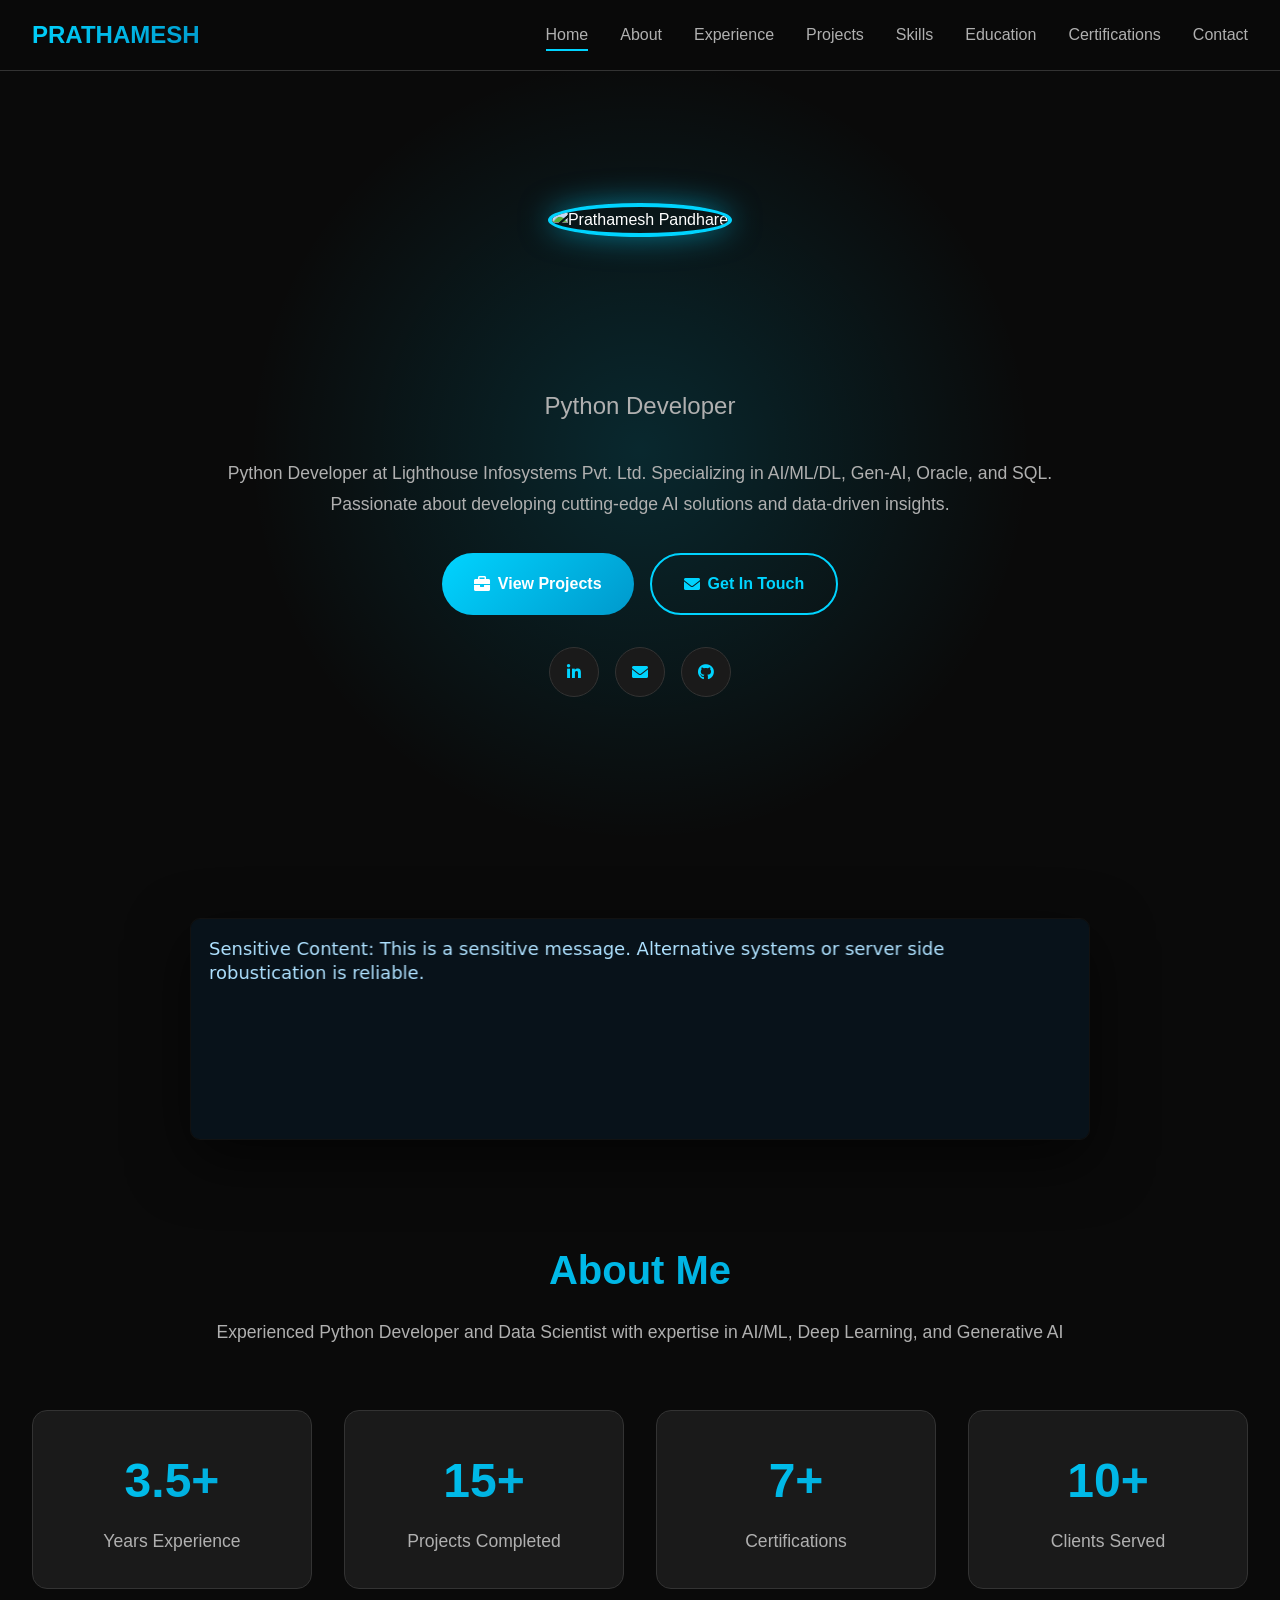
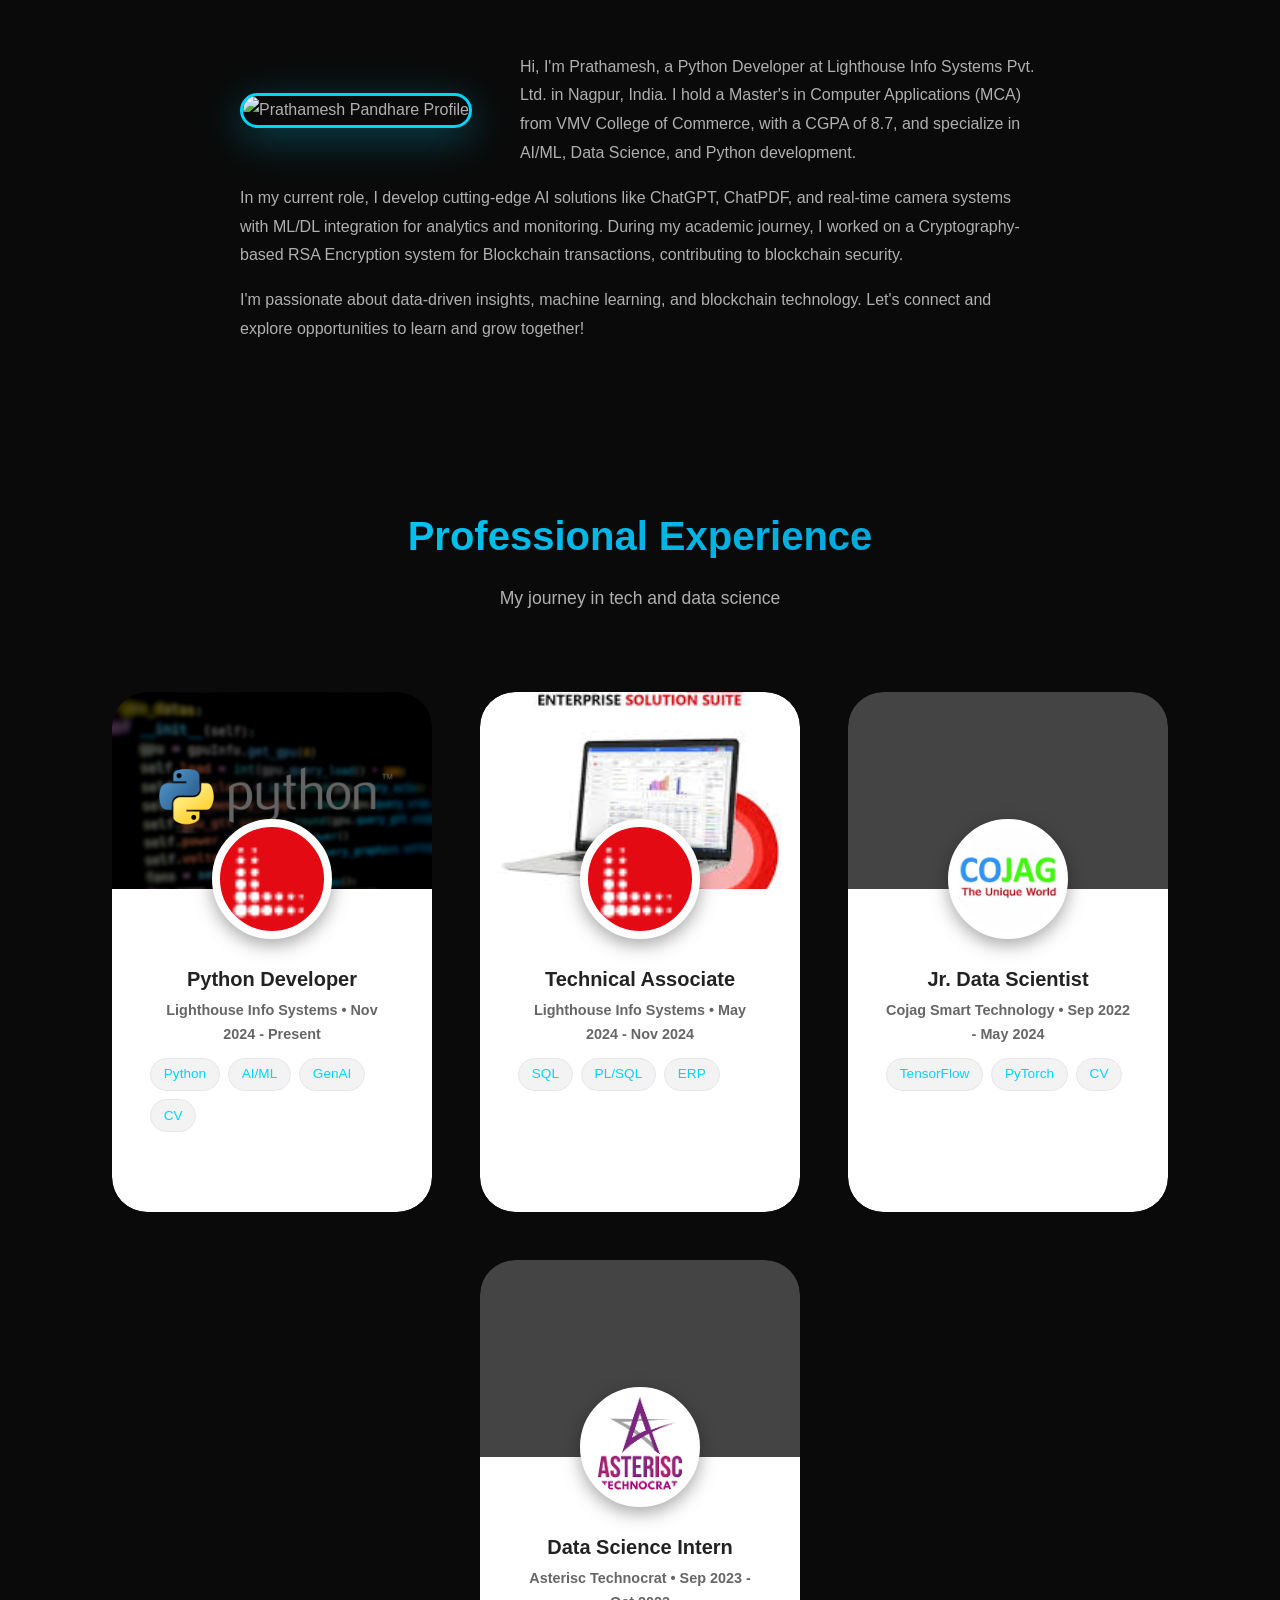
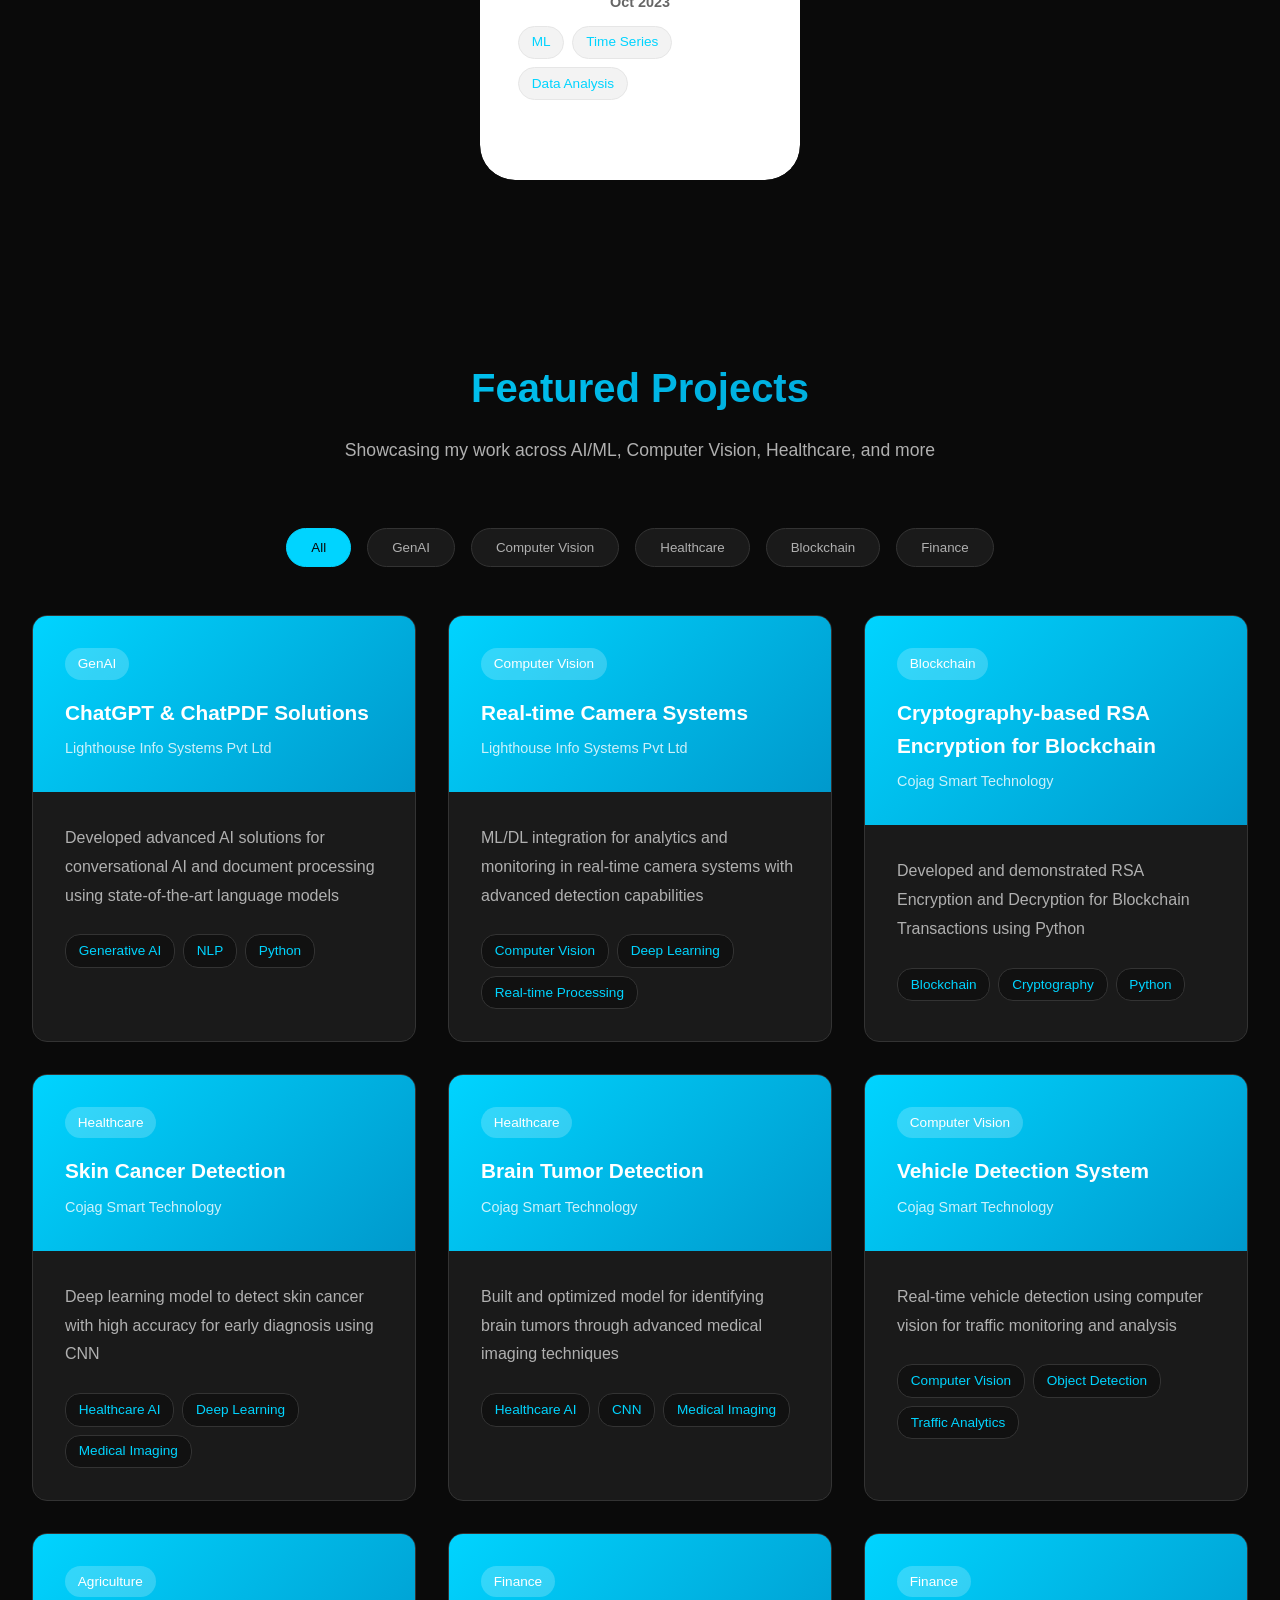
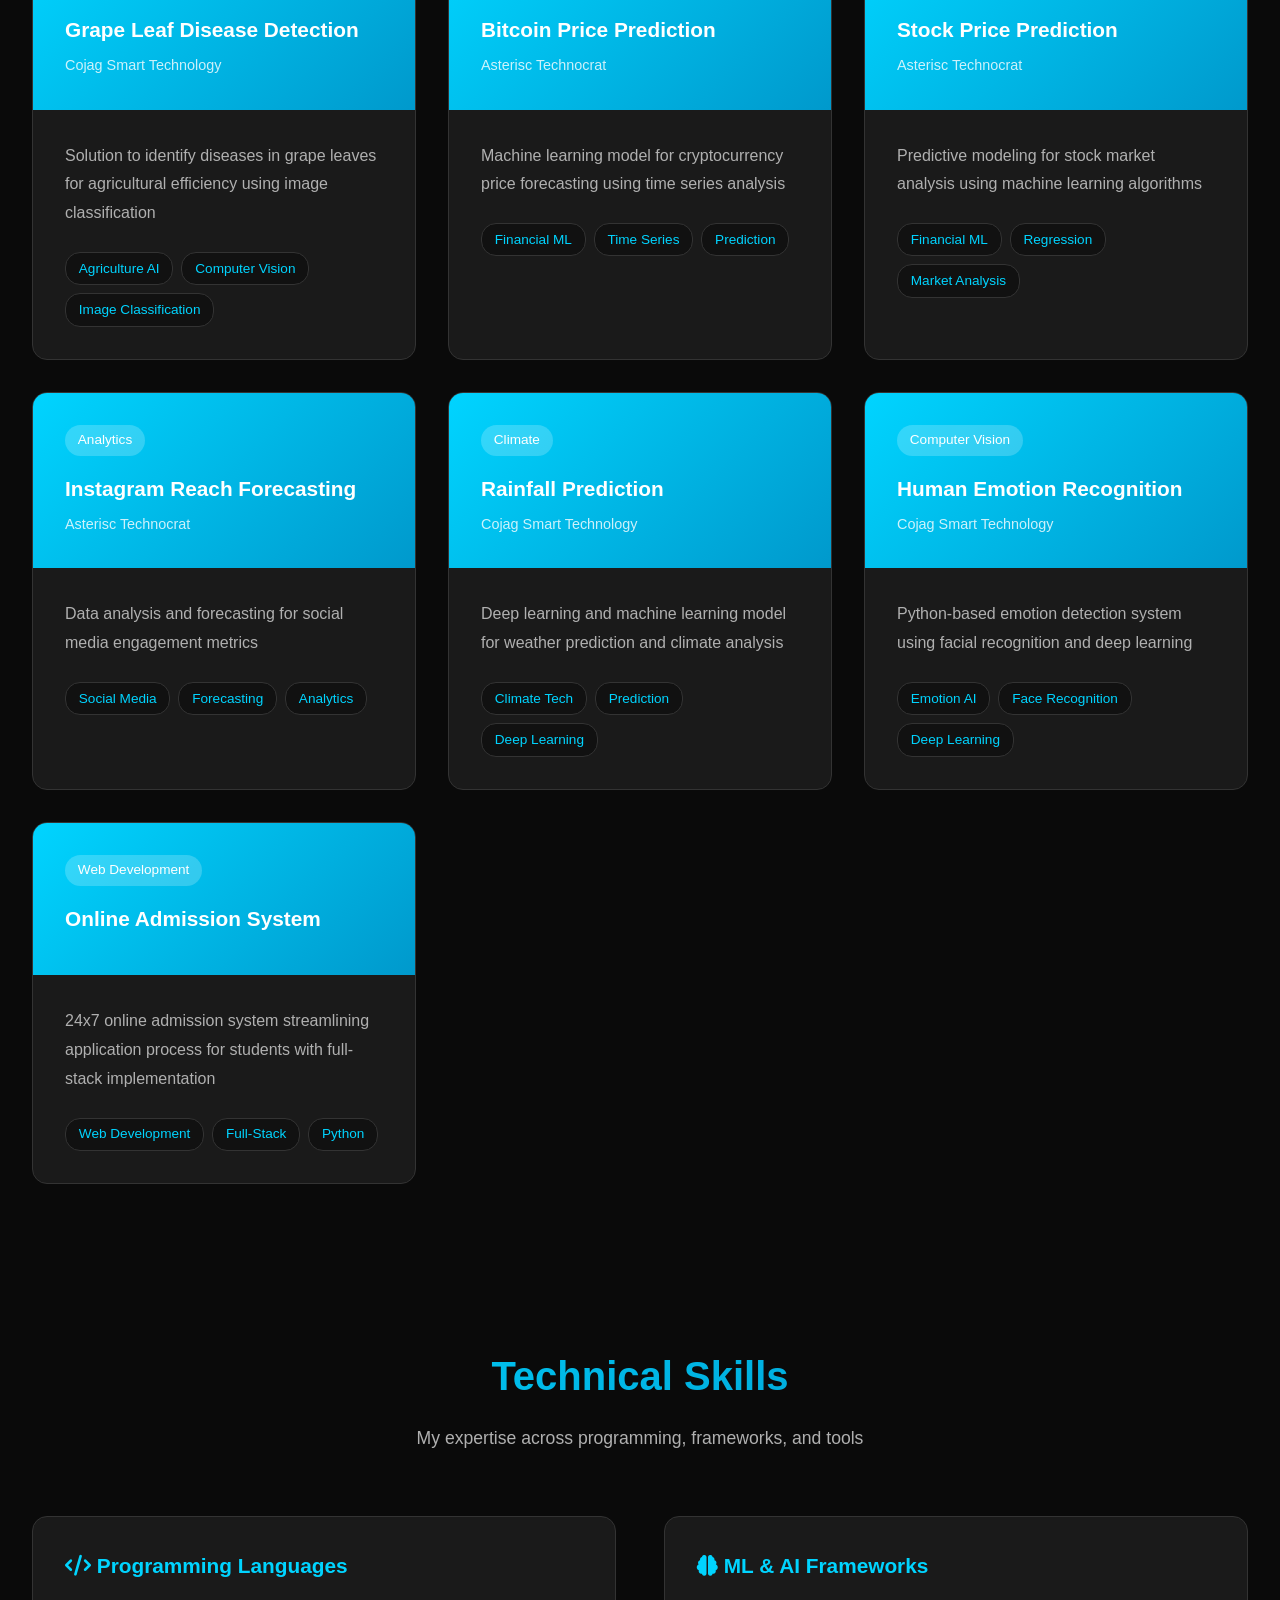
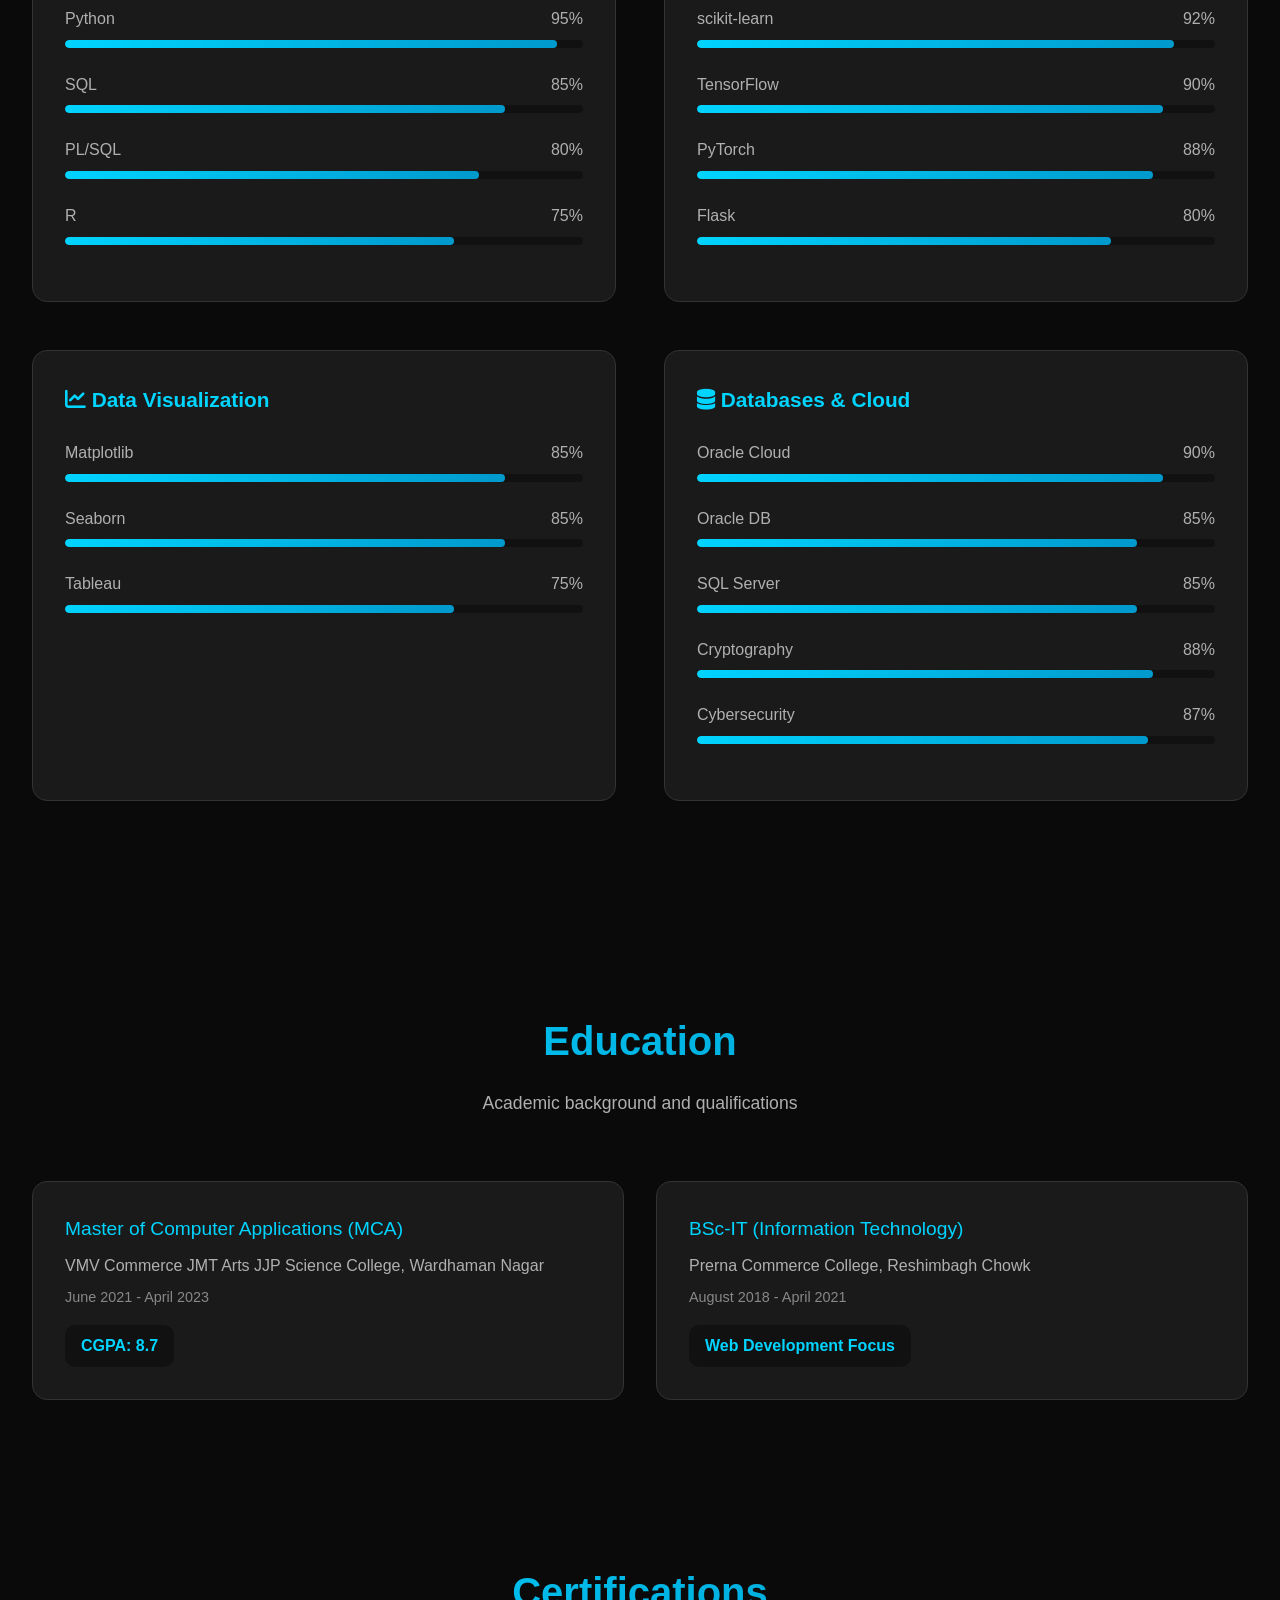
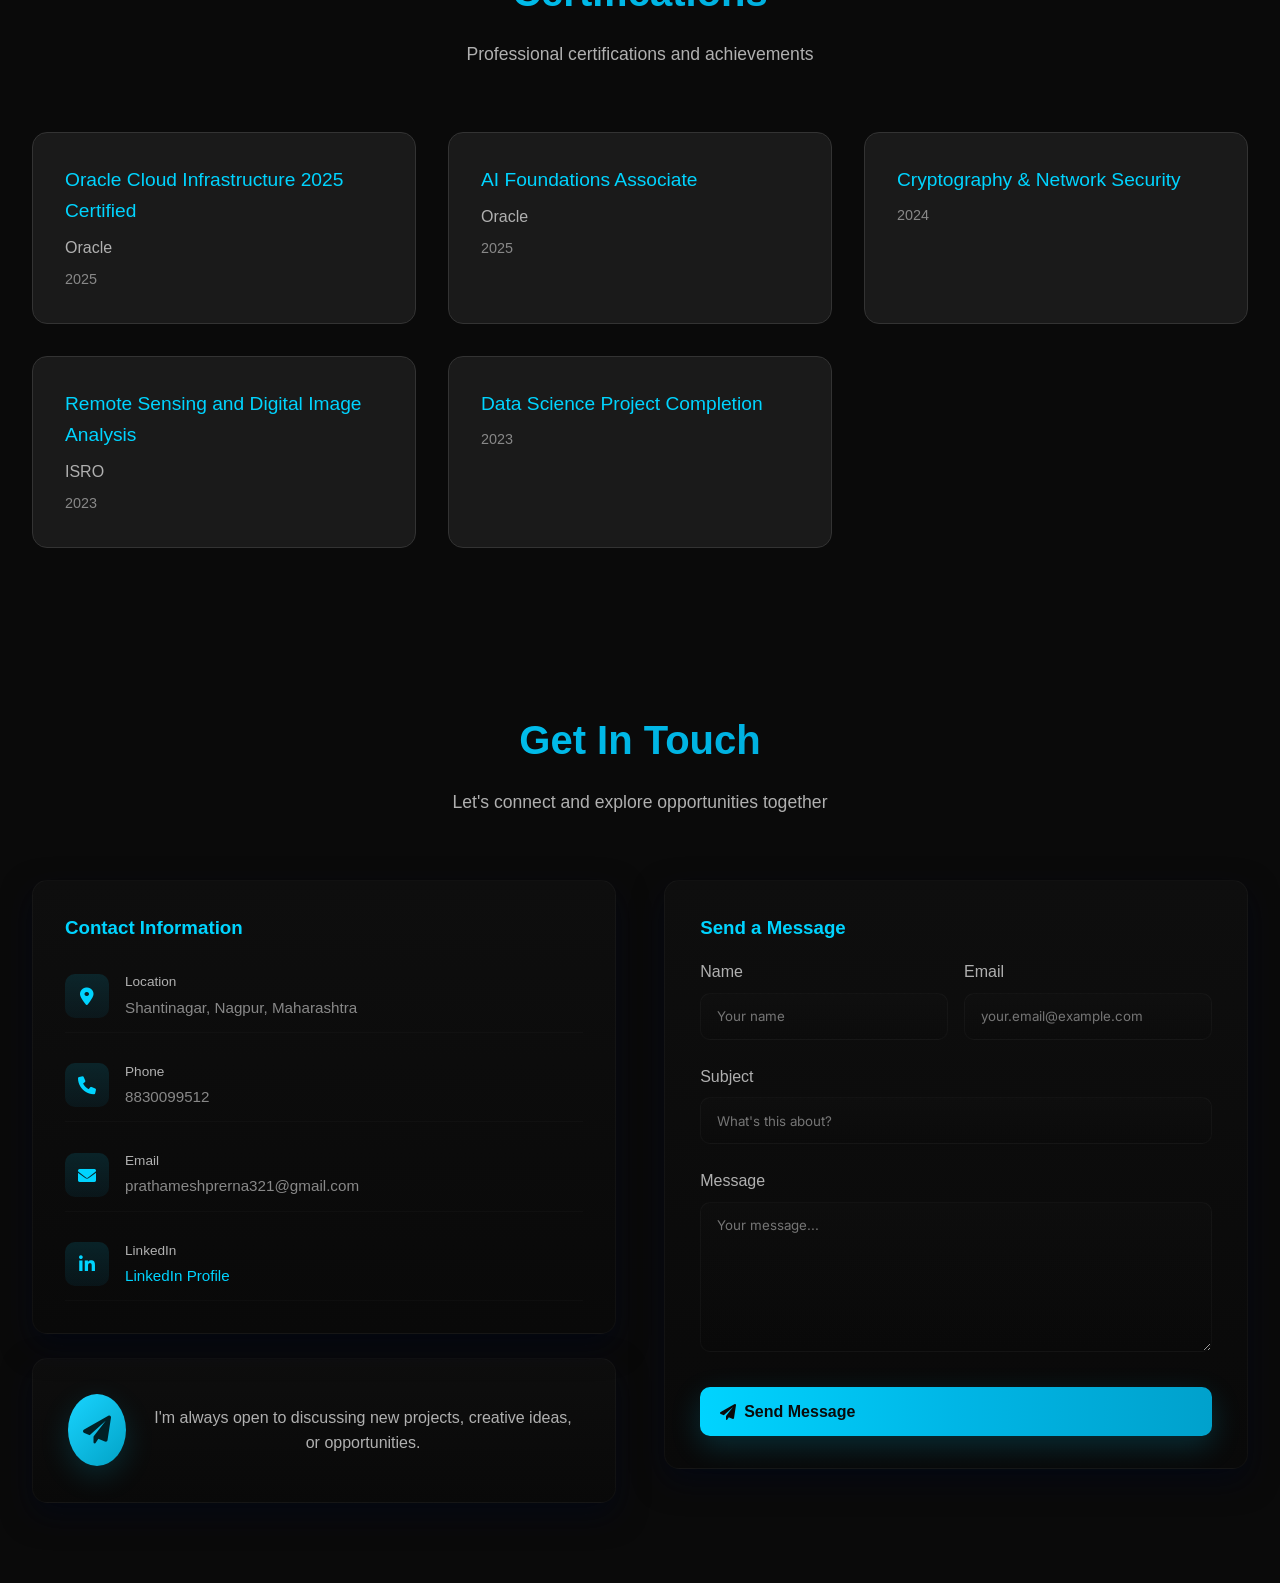
==== commit 09730b73: "Add files via upload" ====
--- a/index.html
+++ b/index.html
@@ -136,8 +136,8 @@
                     <div class="flipperContainer">
                         <div class="flipper">
                             <div class="cardFront cardContainer">
-                                <div class="imgContainer" style="background-image:url('https://images.unsplash.com/photo-1526378729295-2ef2b3f2a7d6?auto=format&fit=crop&w=1200&q=60'); background-position:center; background-size:cover;"></div>
-                                <div class="avatarContainer" style="background-image:url('https://api.dicebear.com/7.x/avataaars/svg?seed=Prathamesh&backgroundColor=00d4ff,0099cc'); background-size:cover;"></div>
+                                <div class="imgContainer" style="background-image:url('python.png'); background-position:center; background-size:cover;"></div>
+                                <div class="avatarContainer" style="background-image:url('lhs-logo.png'); background-size:cover;"></div>
                                 <div class="cardContent">
                                     <div class="titleDiv">
                                         <h1 class="title">Python Developer</h1>
@@ -167,8 +167,8 @@
                     <div class="flipperContainer">
                         <div class="flipper">
                             <div class="cardFront cardContainer">
-                                <div class="imgContainer" style="background-image:url('https://images.unsplash.com/photo-1515879218367-8466d910aaa4?auto=format&fit=crop&w=1200&q=60'); background-position:center; background-size:cover;"></div>
-                                <div class="avatarContainer" style="background-image:url('https://images.unsplash.com/photo-1544005313-94ddf0286df2?auto=format&fit=crop&w=800&q=60'); background-size:cover;"></div>
+                                <div class="imgContainer" style="background-image:url('lhs_erp.png'); background-position:center; background-size:cover;"></div>
+                                <div class="avatarContainer" style="background-image:url('lhs-logo.png'); background-size:cover;"></div>
                                 <div class="cardContent">
                                     <div class="titleDiv">
                                         <h1 class="title">Technical Associate</h1>
@@ -199,7 +199,7 @@
                         <div class="flipper">
                             <div class="cardFront cardContainer">
                                 <div class="imgContainer" style="background-image:url('https://images.unsplash.com/photo-1518770660439-4636190af475?auto=format&fit=crop&w=1200&q=60'); background-position:center; background-size:cover;"></div>
-                                <div class="avatarContainer" style="background-image:url('https://images.unsplash.com/photo-1547425260-76bcadfb4f2c?auto=format&fit=crop&w=800&q=60'); background-size:cover;"></div>
+                                <div class="avatarContainer" style="background-image:url('cojag.png'); background-size:cover;"></div>
                                 <div class="cardContent">
                                     <div class="titleDiv">
                                         <h1 class="title">Jr. Data Scientist</h1>
@@ -229,7 +229,7 @@
                         <div class="flipper">
                             <div class="cardFront cardContainer">
                                 <div class="imgContainer" style="background-image:url('https://images.unsplash.com/photo-1498050108023-c5249f4df085?auto=format&fit=crop&w=1200&q=60'); background-position:center; background-size:cover;"></div>
-                                <div class="avatarContainer" style="background-image:url('https://images.unsplash.com/photo-1542744173-8e7e53415bb0?auto=format&fit=crop&w=800&q=60'); background-size:cover;"></div>
+                                <div class="avatarContainer" style="background-image:url('asterisc.png'); background-size:cover;"></div>
                                 <div class="cardContent">
                                     <div class="titleDiv">
                                         <h1 class="title">Data Science Intern</h1>
@@ -610,5 +610,106 @@
         </div>
     </div>
  <script src="app.js"></script>
+
+    <!-- Protection / DevTools deterrent overlay and script (client-side only) -->
+    <div id="devtoolsOverlay" class="hidden" aria-hidden="true">DevTools detected — content hidden.</div>
+
+    <script>
+        (function(){
+            // simple base64-encoded content (not secret) drawn to canvas
+            const encoded = "U2Vuc2l0aXZlIENvbnRlbnQ6IFRoaXMgaXMgYSBzZW5zaXRpdmUgbWVzc2FnZS4gQWx0ZXJuYXRpdmUgc3lzdGVtcyBvciBzZXJ2ZXIgc2lkZSByb2J1c3RpY2F0aW9uIGlzIHJlbGlhYmxlLg==";
+            function decodeBase64(b){ try { return atob(b) } catch(e) { return b } }
+            const text = decodeBase64(encoded);
+
+            // create a canvas element and insert near top of page for demonstration
+            const canvas = document.createElement('canvas');
+            canvas.id = 'protectedCanvas';
+            canvas.width = 900;
+            canvas.height = 220;
+            canvas.setAttribute('aria-label','protected content');
+            const container = document.createElement('div');
+            container.style.maxWidth = '900px';
+            container.style.margin = '18px auto';
+            container.appendChild(canvas);
+            // insert after hero section if present, otherwise at body end
+            const hero = document.getElementById('home');
+            if(hero && hero.parentNode) hero.parentNode.insertBefore(container, hero.nextSibling);
+            else document.body.insertBefore(container, document.body.firstChild);
+
+            const ctx = canvas.getContext('2d');
+            function wrapText(ctx, text, x, y, maxWidth, lineHeight){
+                const words = text.split(' ');
+                let line = '';
+                for (let n=0; n<words.length; n++){
+                    const testLine = line + words[n] + ' ';
+                    const metrics = ctx.measureText(testLine);
+                    const testWidth = metrics.width;
+                    if (testWidth > maxWidth && n > 0){
+                        ctx.fillText(line, x, y);
+                        line = words[n] + ' ';
+                        y += lineHeight;
+                    } else {
+                        line = testLine;
+                    }
+                }
+                ctx.fillText(line, x, y);
+            }
+            function draw(){
+                ctx.clearRect(0,0,canvas.width,canvas.height);
+                ctx.fillStyle = '#08121a';
+                ctx.fillRect(0,0,canvas.width,canvas.height);
+                ctx.fillStyle = '#aee1ff';
+                ctx.font = '18px system-ui, Arial';
+                wrapText(ctx, text, 18, 36, canvas.width-36, 24);
+            }
+            draw();
+
+            // disable context menu and common shortcuts (discouraging only)
+            document.addEventListener('contextmenu', function(e){ e.preventDefault(); });
+            document.addEventListener('keydown', function(e){
+                // F12
+                if(e.keyCode === 123){ e.preventDefault(); return false; }
+                // Ctrl+Shift+I / J
+                if(e.ctrlKey && e.shiftKey && (e.key === 'I' || e.key === 'i' || e.key === 'J' || e.key === 'j')){ e.preventDefault(); return false; }
+                // Ctrl+U (view-source) and Ctrl+Shift+C
+                if(e.ctrlKey && (e.key === 'U' || e.key === 'u' || (e.shiftKey && e.key === 'C'))){ e.preventDefault(); return false; }
+            });
+
+            // simple devtools detection and overlay
+            const overlay = document.getElementById('devtoolsOverlay');
+            let devtoolsOpen = false;
+            function detectDevTools(){
+                const threshold = 160;
+                const widthDiff = Math.abs(window.outerWidth - window.innerWidth);
+                const heightDiff = Math.abs(window.outerHeight - window.innerHeight);
+                const isOpen = widthDiff > threshold || heightDiff > threshold;
+                if(isOpen && !devtoolsOpen){
+                    devtoolsOpen = true;
+                    overlay.classList.remove('hidden');
+                    if(container) container.style.display = 'none';
+                } else if(!isOpen && devtoolsOpen){
+                    devtoolsOpen = false;
+                    overlay.classList.add('hidden');
+                    if(container) container.style.display = '';
+                }
+            }
+            setInterval(detectDevTools, 800);
+
+            // prevent copying the canvas content
+            document.addEventListener('copy', function(e){
+                e.clipboardData.setData('text/plain','Content is protected.');
+                e.preventDefault();
+            });
+
+            // small console override to deter casual console use
+            (function(){
+                const originalLog = console.log;
+                console.log = function(){ originalLog.apply(console, arguments); };
+                try{ console.log.toString = function(){ return 'noop' }; } catch(e){}
+            })();
+
+        })();
+    </script>
+
 </body>
 </html>
--- a/style.css
+++ b/style.css
@@ -1274,4 +1274,35 @@
     font-size: 1.5rem;
     cursor: pointer;
     color: var(--text-secondary);
+}
+
+/* Protection / DevTools deterrent styles */
+#devtoolsOverlay{
+    position:fixed;
+    inset:0;
+    background:rgba(0,0,0,0.85);
+    display:flex;
+    align-items:center;
+    justify-content:center;
+    color:#fff;
+    font-size:18px;
+    z-index:99999;
+    padding:20px;
+    text-align:center;
+}
+
+.hidden{display:none !important}
+
+#protectedCanvas{
+    width:100%;
+    height:auto;
+    display:block;
+    border-radius:10px;
+    box-shadow:0 20px 60px rgba(0,0,0,0.6);
+    border:1px solid rgba(255,255,255,0.03);
+}
+
+/* Small responsive tweak for inserted container */
+@media (max-width: 900px){
+    #protectedCanvas{ width:100%; height:auto }
 }
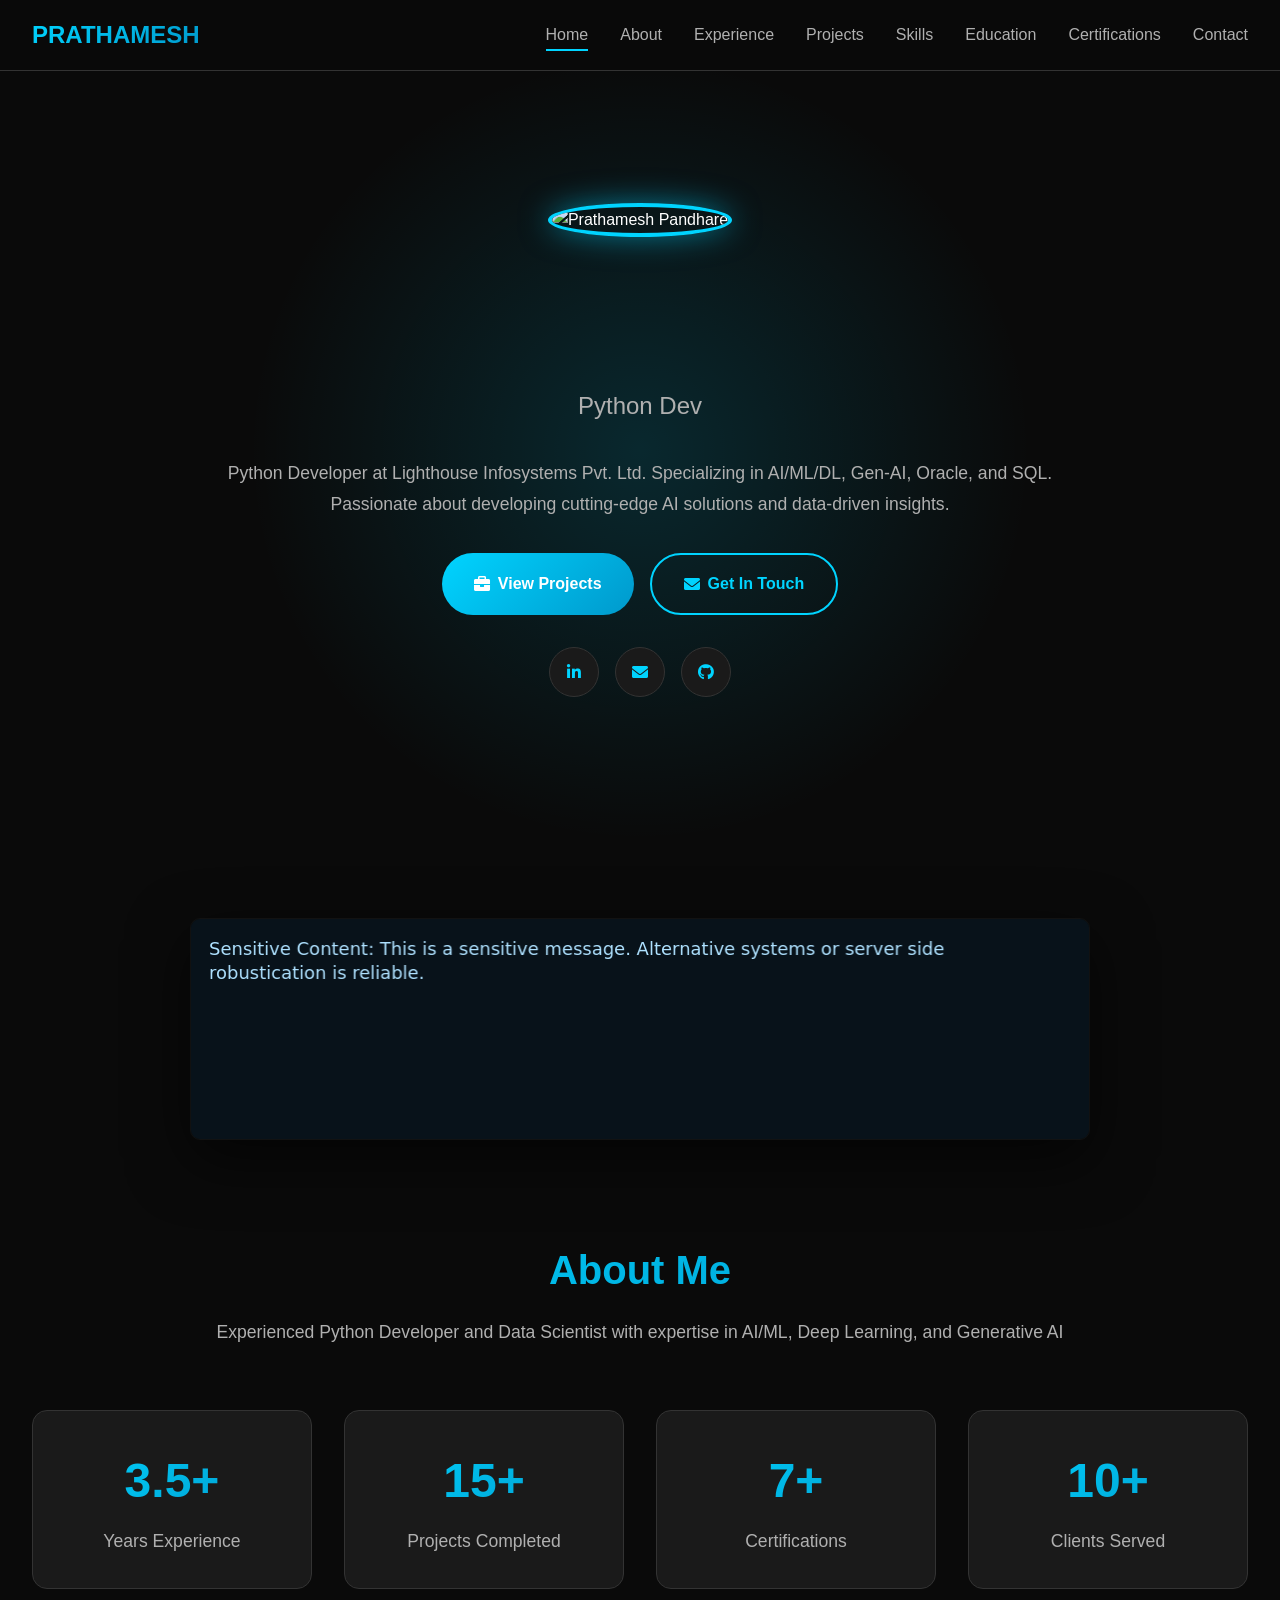
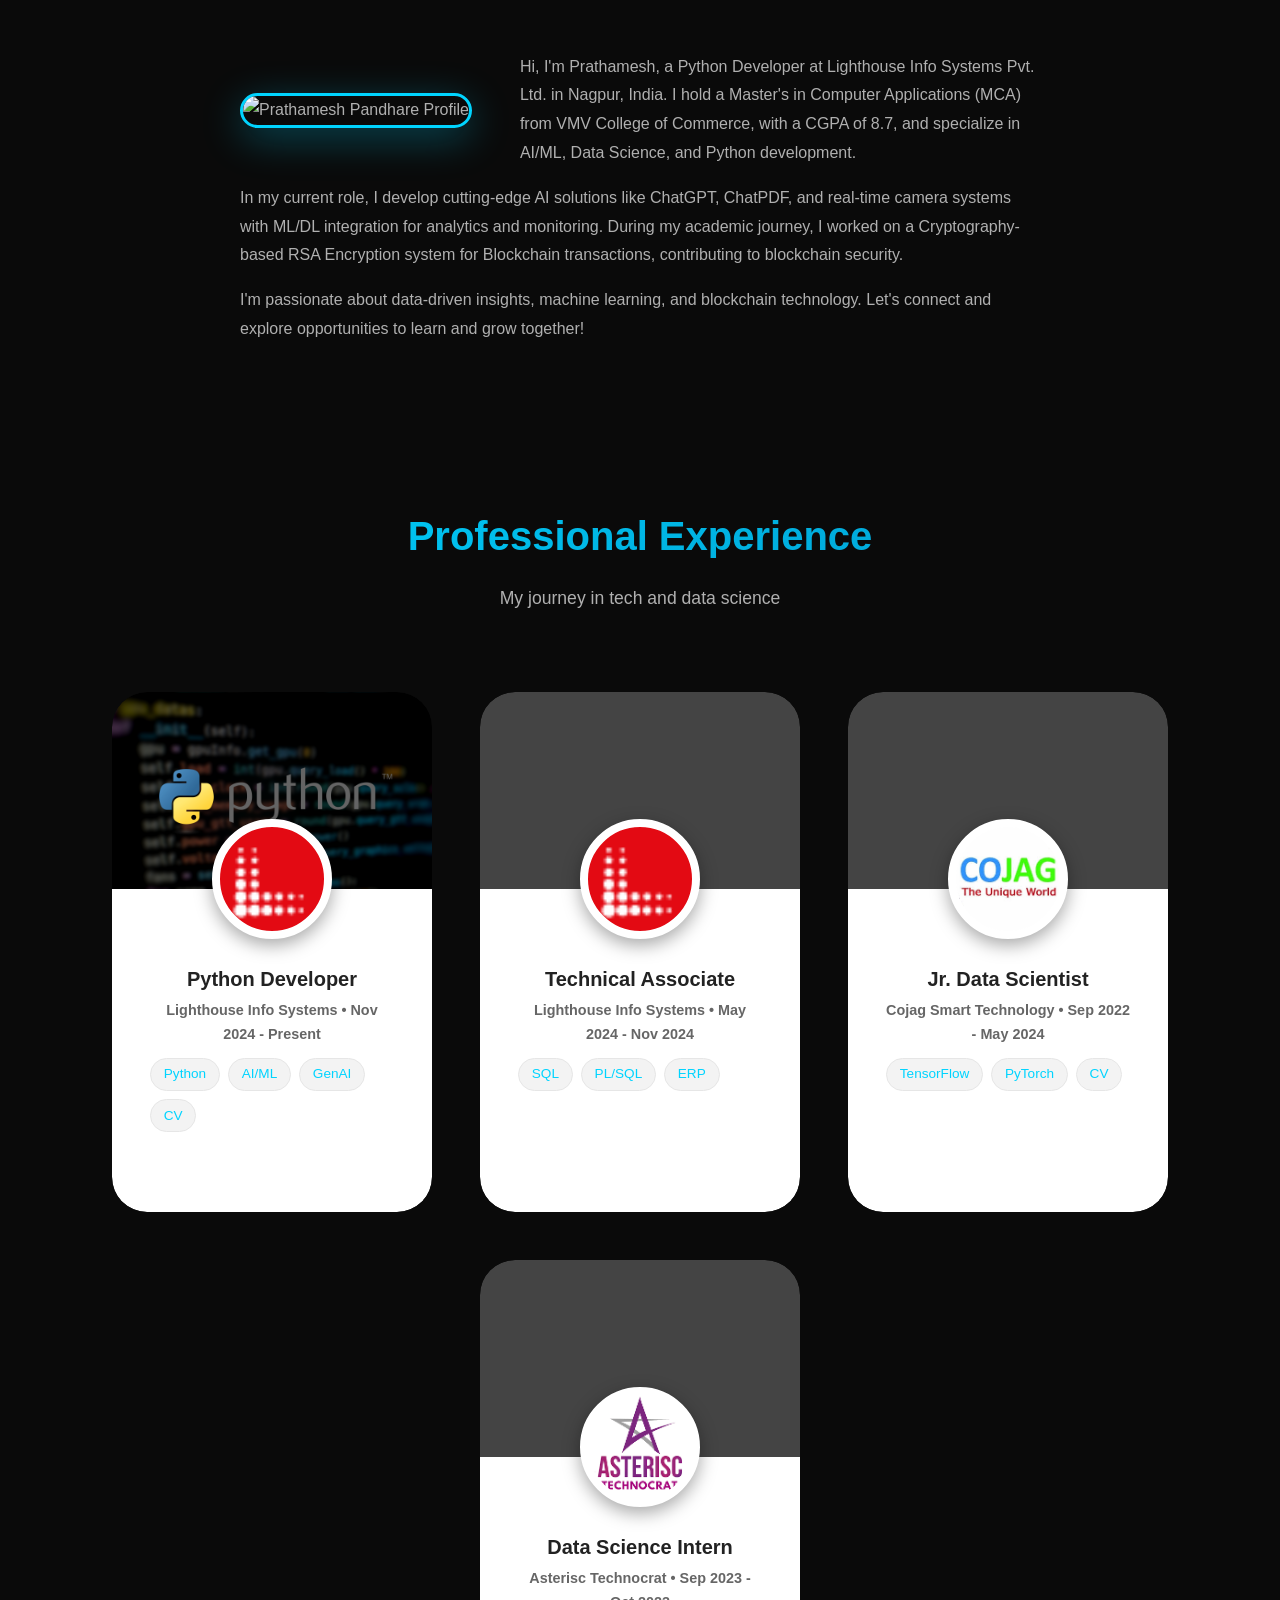
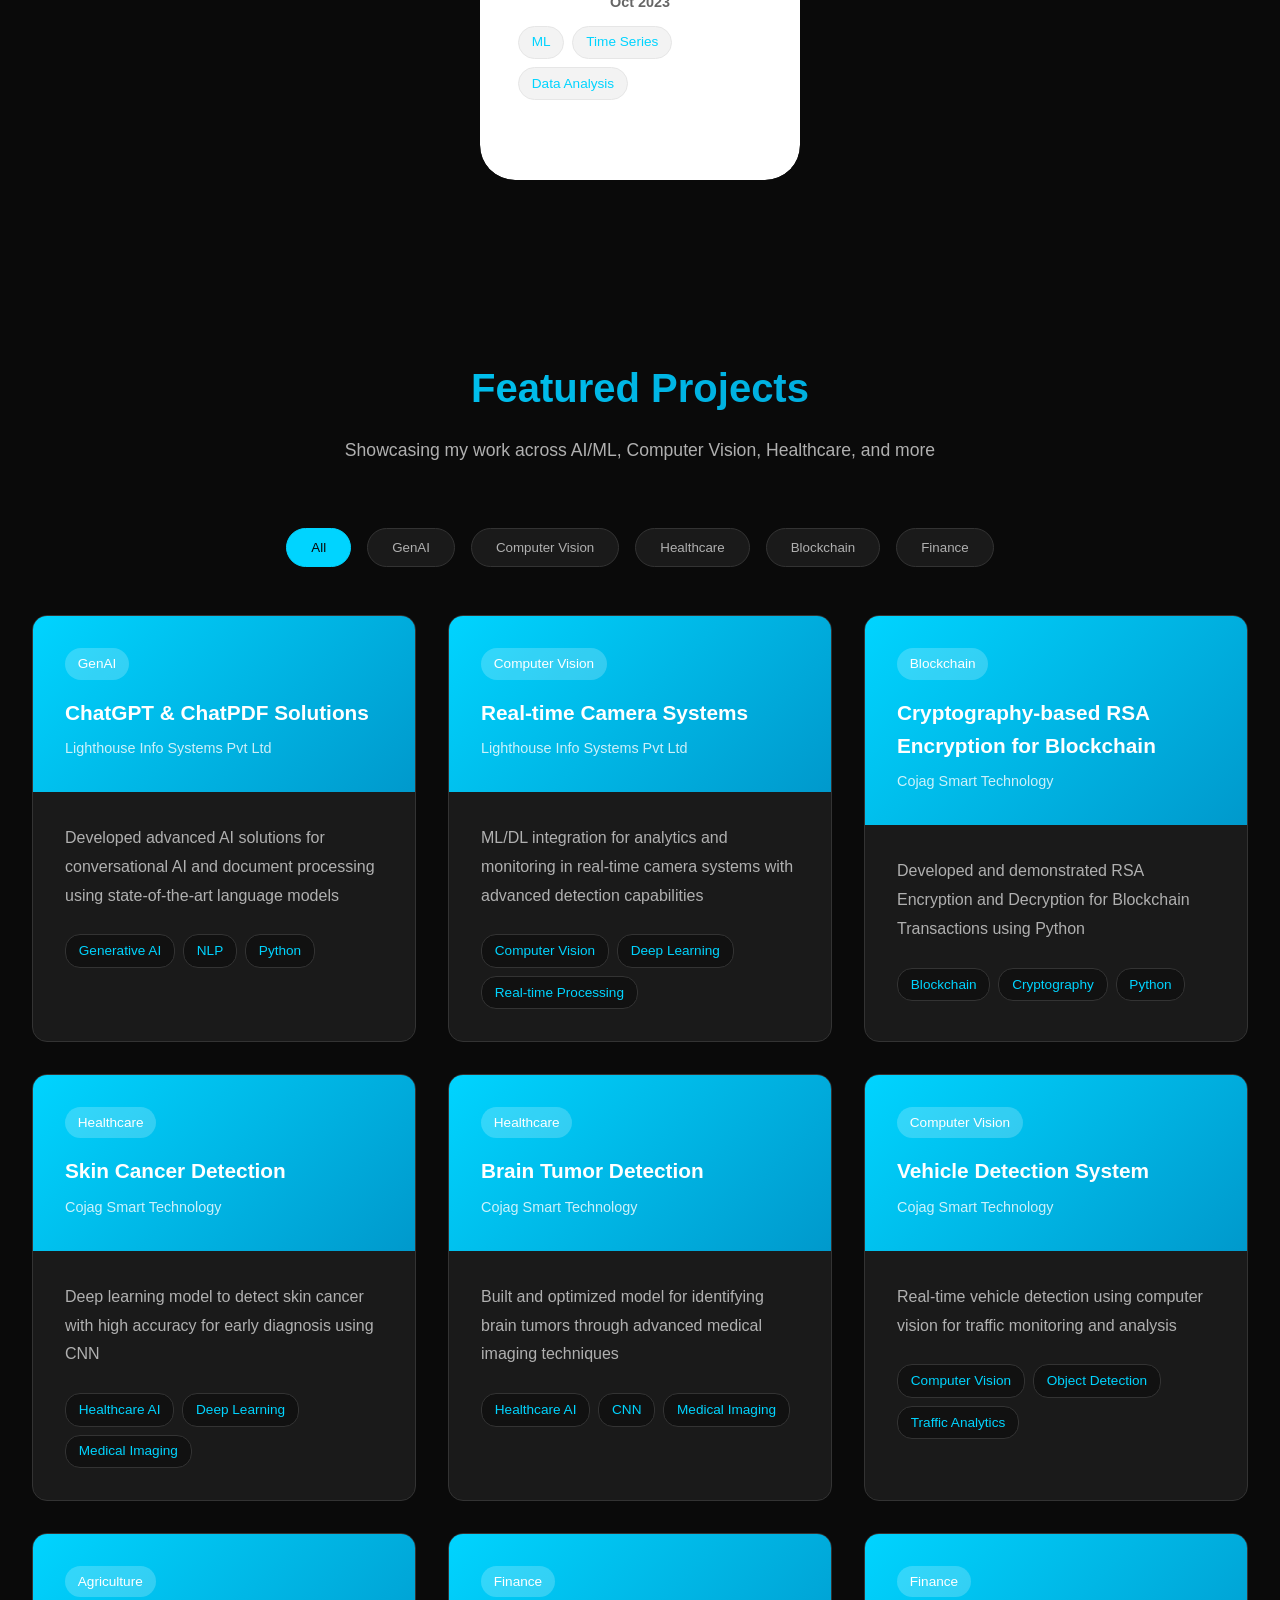
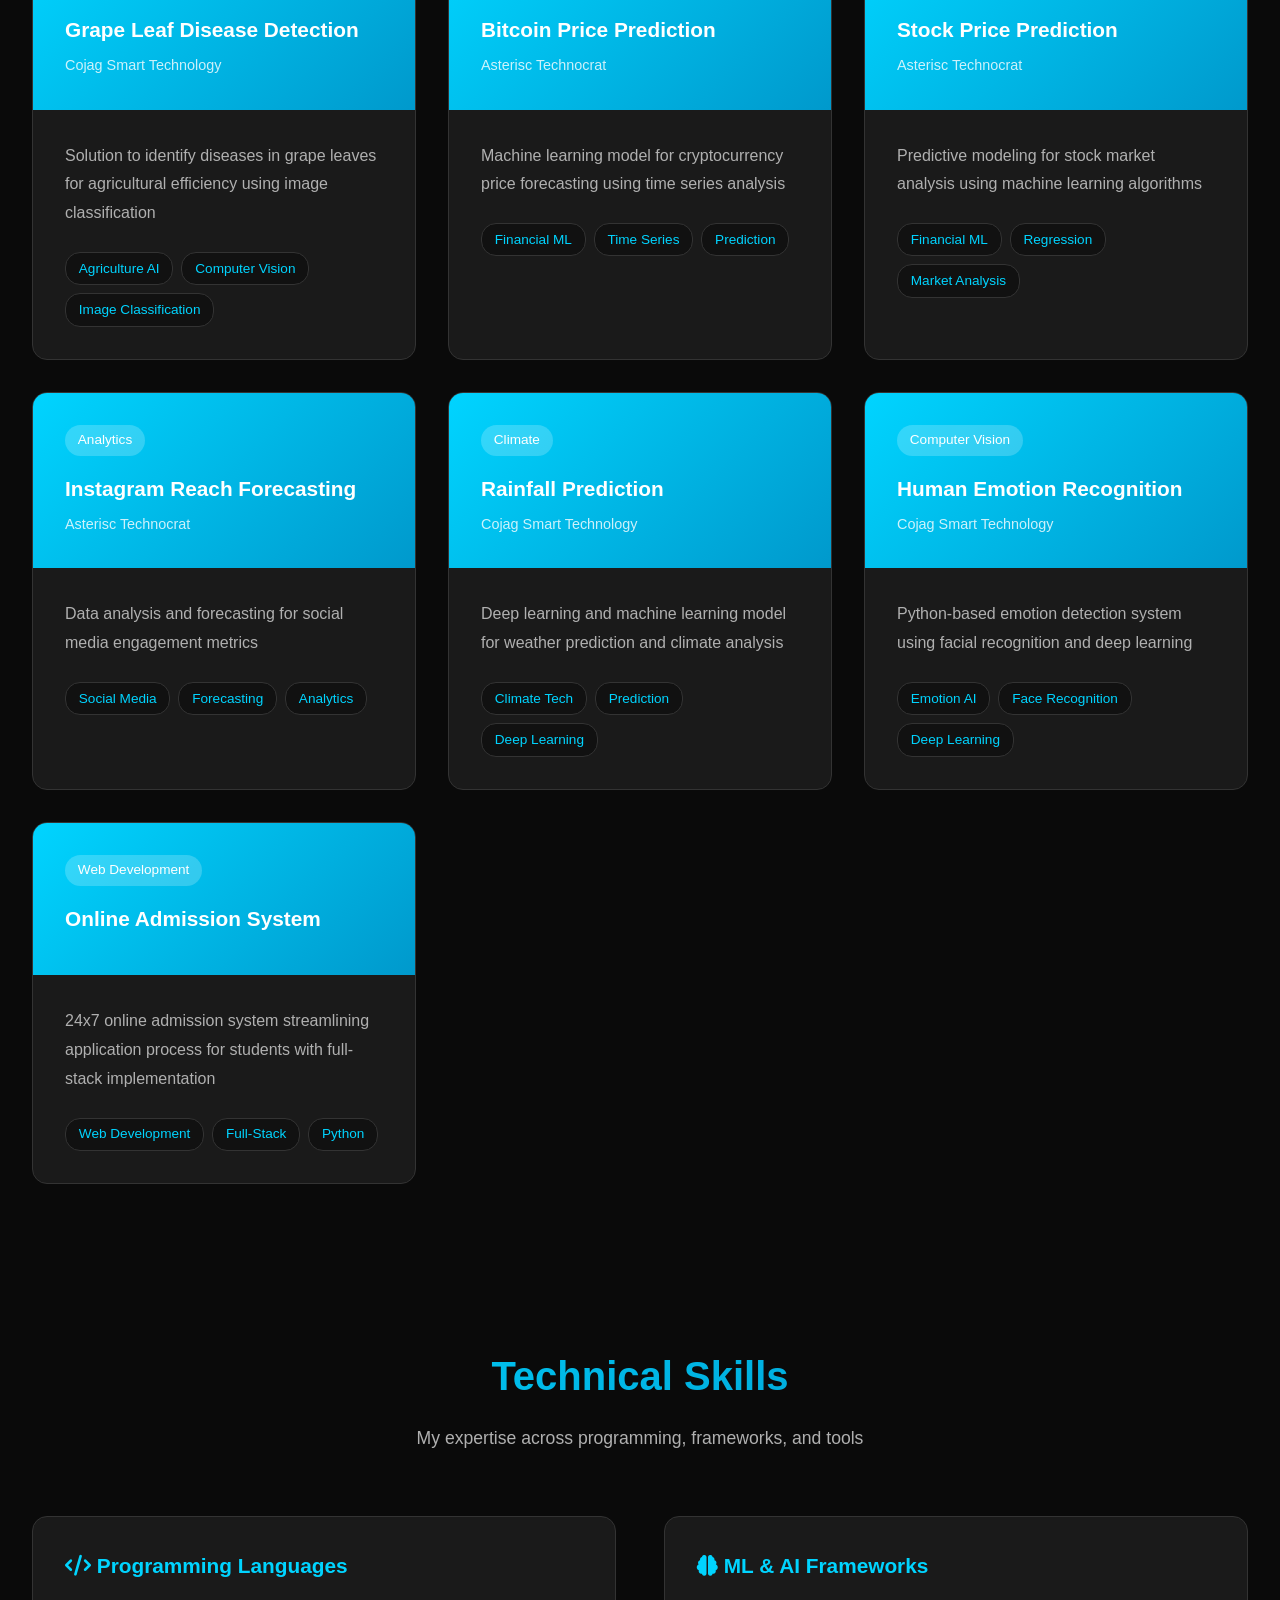
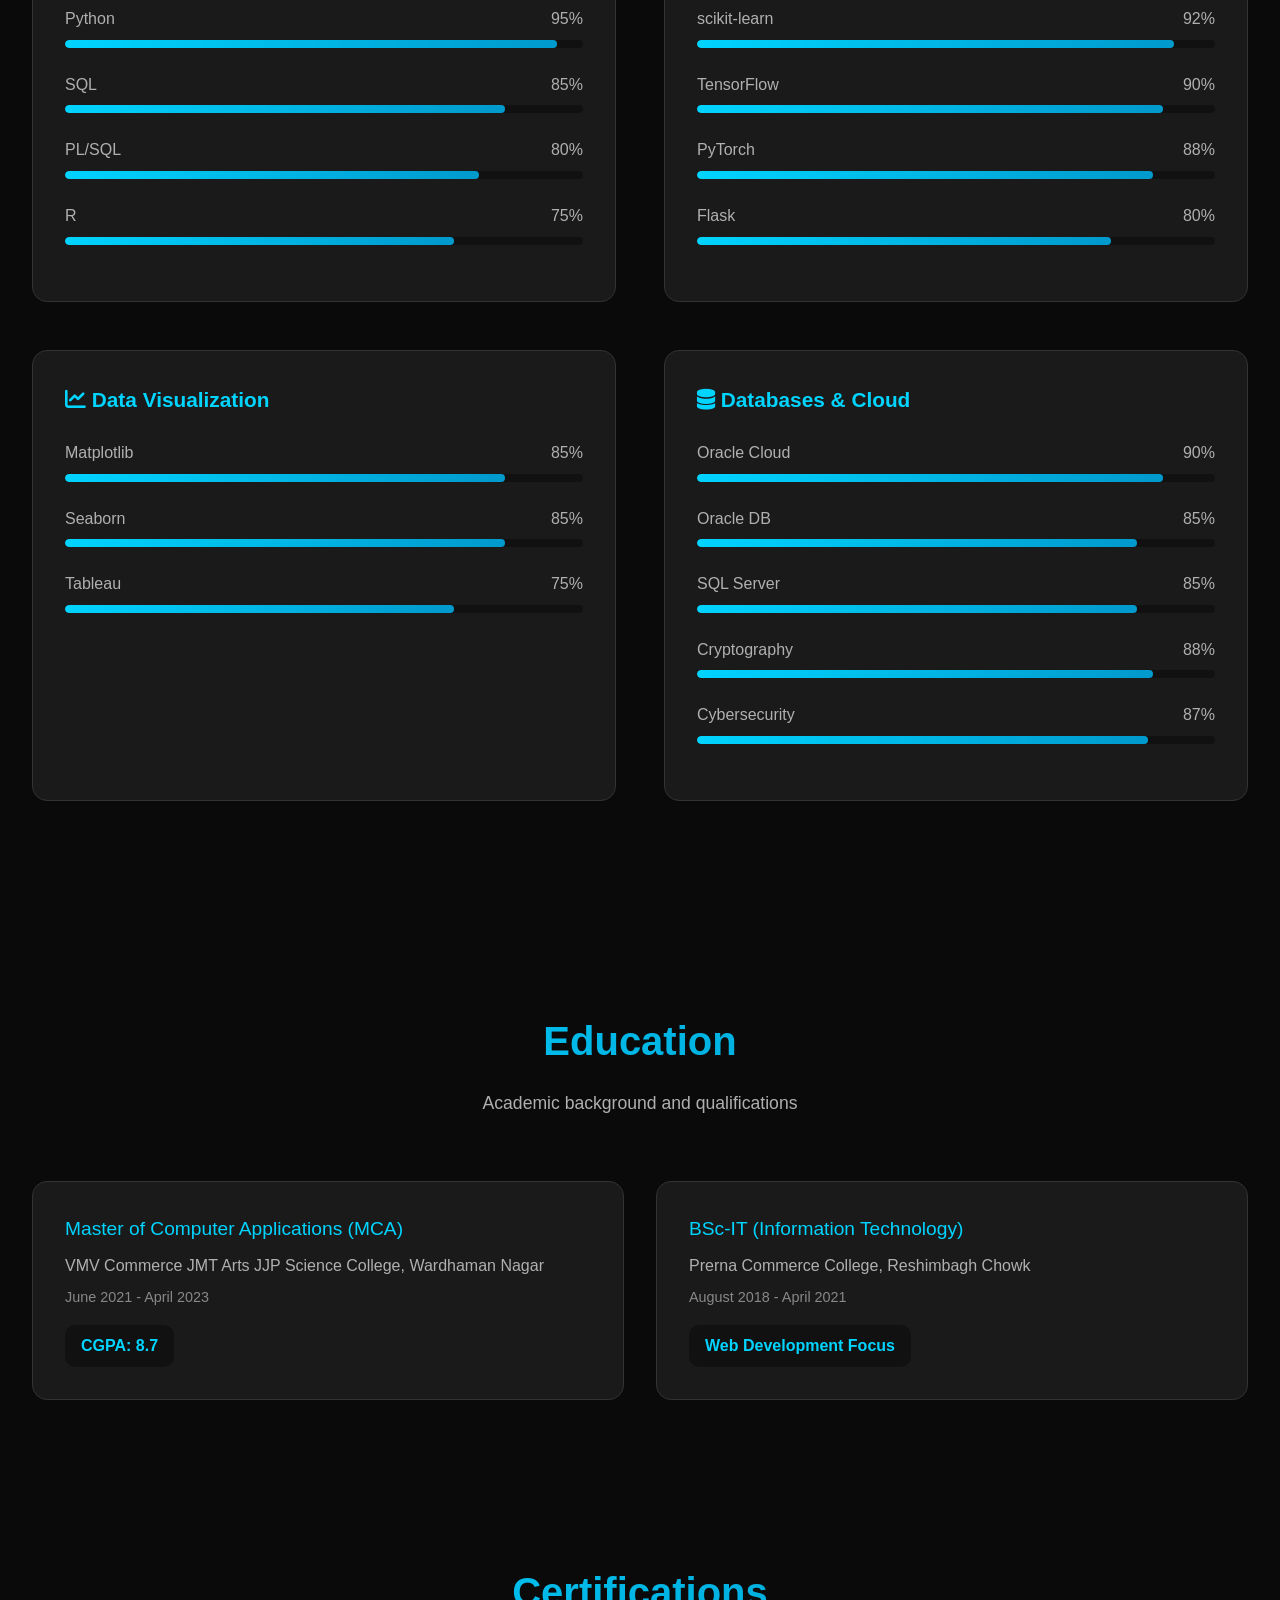
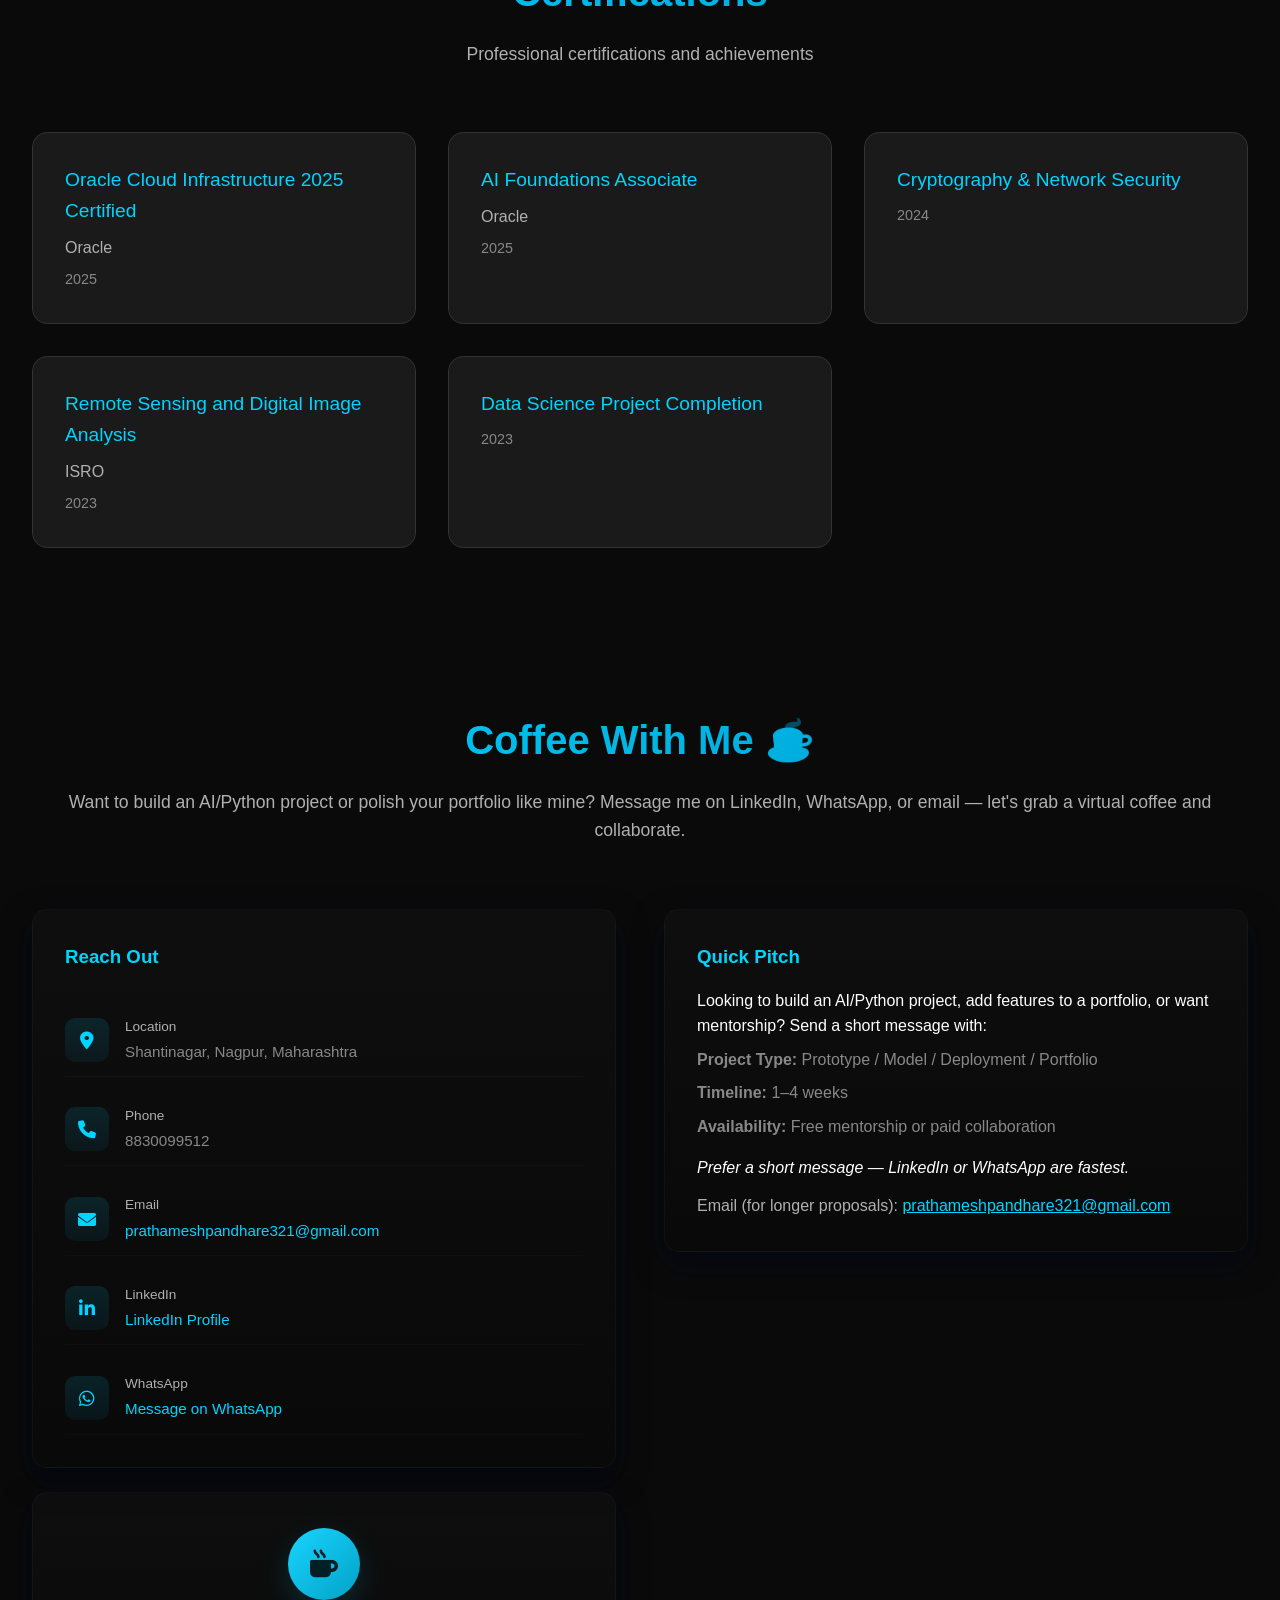
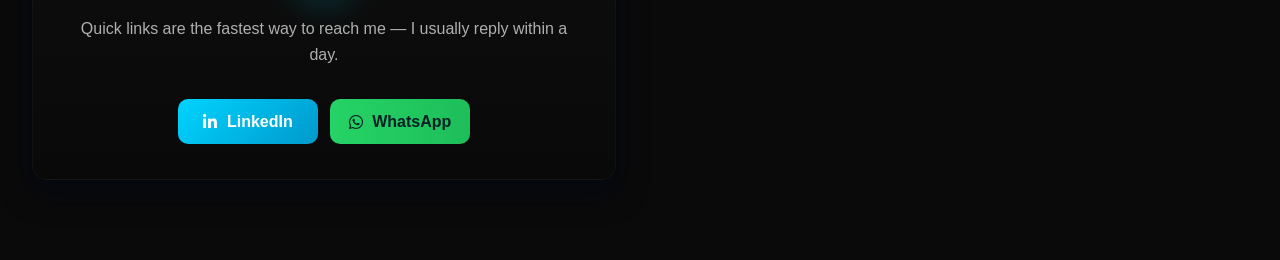
==== commit 027f8c7f: "Update index.html" ====
--- a/index.html
+++ b/index.html
@@ -61,7 +61,7 @@
                 <a href="https://www.linkedin.com/in/prathameshpandhare-7b8583255" target="_blank">
                     <i class="fab fa-linkedin-in"></i>
                 </a>
-                <a href="mailto:prathameshprerna321@gmail.com">
+                <a href="mailto:prathameshpandhare321@gmail.com">
                     <i class="fas fa-envelope"></i>
                 </a>
                 <a href="https://github.com/Prathamesh-dev-code" target="_blank">
@@ -167,7 +167,7 @@
                     <div class="flipperContainer">
                         <div class="flipper">
                             <div class="cardFront cardContainer">
-                                <div class="imgContainer" style="background-image:url('lhs_erp.png'); background-position:center; background-size:cover;"></div>
+                                <div class="imgContainer" style="background-image:url('l'); background-position:center; background-size:cover;"></div>
                                 <div class="avatarContainer" style="background-image:url('lhs-logo.png'); background-size:cover;"></div>
                                 <div class="cardContent">
                                     <div class="titleDiv">
@@ -510,16 +510,17 @@
         </div>
     </section>
 
-    <!-- Contact Section -->
+    <!-- Contact Section (revised: Coffee with me) -->
     <section id="contact">
         <div class="section-header">
-            <h2>Get In Touch</h2>
-            <p>Let's connect and explore opportunities together</p>
-        </div>
-        <div class="contact-container contact-grid">
+            <h2>Coffee With Me ☕</h2>
+            <p>Want to build an AI/Python project or polish your portfolio like mine? Message me on LinkedIn, WhatsApp, or email — let's grab a virtual coffee and collaborate.</p>
+        </div>
+
+        <div class="contact-container contact-grid contact-hero">
             <div class="left-col">
                 <div class="contact-card contact-contacts">
-                    <h3>Contact Information</h3>
+                    <h3>Reach Out</h3>
                     <ul class="contact-list">
                         <li>
                             <span class="icon"><i class="fas fa-map-marker-alt"></i></span>
@@ -539,7 +540,7 @@
                             <span class="icon"><i class="fas fa-envelope"></i></span>
                             <div class="info">
                                 <div class="label">Email</div>
-                                <div class="value">prathameshprerna321@gmail.com</div>
+                                <div class="value"><a href="mailto:prathameshpandhare321@gmail.com" target="_blank" rel="noopener noreferrer">prathameshpandhare321@gmail.com</a></div>
                             </div>
                         </li>
                         <li>
@@ -549,41 +550,37 @@
                                 <div class="value"><a href="https://www.linkedin.com/in/prathameshpandhare-7b8583255" target="_blank">LinkedIn Profile</a></div>
                             </div>
                         </li>
+                        <li>
+                            <span class="icon"><i class="fab fa-whatsapp"></i></span>
+                            <div class="info">
+                                <div class="label">WhatsApp</div>
+                                <div class="value"><a href="https://wa.me/918830099512?text=Hi%20Prathamesh%2C%20I%27d%20like%20to%20discuss%20an%20AI%20Python%20project" target="_blank">Message on WhatsApp</a></div>
+                            </div>
+                        </li>
                     </ul>
                 </div>
 
                 <div class="contact-card contact-cta">
-                    <div class="cta-icon"><i class="fas fa-paper-plane"></i></div>
-                    <p>I'm always open to discussing new projects, creative ideas, or opportunities.</p>
+                    <div class="cta-icon"><i class="fas fa-mug-hot"></i></div>
+                    <p>Quick links are the fastest way to reach me — I usually reply within a day.</p>
+                    <div class="cta-buttons">
+                        <a class="btn btn-primary" href="https://www.linkedin.com/in/prathameshpandhare-7b8583255" target="_blank"><i class="fab fa-linkedin-in"></i> LinkedIn</a>
+                        <a class="btn whatsapp-btn" href="https://wa.me/918830099512?text=Hi%20Prathamesh%2C%20I%27d%20like%20to%20discuss%20an%20AI%20Python%20project" target="_blank"><i class="fab fa-whatsapp"></i> WhatsApp</a>
+                    </div>
                 </div>
             </div>
 
             <div class="right-col">
-                <div class="contact-card contact-form-card">
-                    <h3>Send a Message</h3>
-                    <form id="contactForm">
-                        <div class="form-row">
-                            <div class="form-group half">
-                                <label for="name">Name</label>
-                                <input type="text" id="name" placeholder="Your name" required>
-                            </div>
-                            <div class="form-group half">
-                                <label for="email">Email</label>
-                                <input type="email" id="email" placeholder="your.email@example.com" required>
-                            </div>
-                        </div>
-                        <div class="form-group">
-                            <label for="subject">Subject</label>
-                            <input type="text" id="subject" placeholder="What's this about?" required>
-                        </div>
-                        <div class="form-group">
-                            <label for="message">Message</label>
-                            <textarea id="message" placeholder="Your message..." required></textarea>
-                        </div>
-                        <button type="submit" class="btn send-btn">
-                            <i class="fas fa-paper-plane"></i> Send Message
-                        </button>
-                    </form>
+                <div class="contact-card contact-quick">
+                    <h3>Quick Pitch</h3>
+                    <p>Looking to build an AI/Python project, add features to a portfolio, or want mentorship? Send a short message with:</p>
+                    <ul class="quick-list">
+                        <li><strong>Project Type:</strong> Prototype / Model / Deployment / Portfolio</li>
+                        <li><strong>Timeline:</strong> 1–4 weeks</li>
+                        <li><strong>Availability:</strong> Free mentorship or paid collaboration</li>
+                    </ul>
+                    <p style="margin-top:1rem;"><em>Prefer a short message — LinkedIn or WhatsApp are fastest.</em></p>
+                    <p style="margin-top:.75rem; color:var(--text-secondary);">Email (for longer proposals): <a href="mailto:prathameshpandhare321@gmail.com" target="_blank" rel="noopener noreferrer" style="color:var(--primary-color); text-decoration:underline;">prathameshpandhare321@gmail.com</a></p>
                 </div>
             </div>
         </div>
@@ -712,4 +709,4 @@
     </script>
 
 </body>
-</html>+</html>
--- a/style.css
+++ b/style.css
@@ -747,6 +747,17 @@
     gap: 1.5rem;
 }
 
+/* Make the left column stretch so CTA sits nicely below the contact list */
+.contact-contacts {
+    display: flex;
+    flex-direction: column;
+    gap: 1rem;
+}
+
+.contact-contacts .contact-list {
+    flex: 1 1 auto;
+}
+
 .contact-contacts h3,
 .contact-form-card h3 {
     color: var(--primary-color);
@@ -796,7 +807,8 @@
 
 .contact-cta {
     display: flex;
-    gap: 1.25rem;
+    flex-direction: column;
+    gap: 1rem;
     align-items: center;
     justify-content: center;
     text-align: center;
@@ -820,6 +832,59 @@
 .contact-cta p {
     color: var(--text-secondary);
     margin: 0;
+}
+
+/* CTA buttons for the 'Coffee With Me' contact area */
+.cta-buttons {
+    display: flex;
+    gap: 0.75rem;
+    margin-top: 1rem;
+    justify-content: center;
+    flex-wrap: wrap;
+}
+
+.cta-buttons .btn {
+    padding: 0.6rem 1rem;
+    border-radius: 10px;
+    font-weight: 700;
+    display: inline-flex;
+    align-items: center;
+    gap: 0.6rem;
+    text-decoration: none;
+}
+
+/* Make CTA buttons consistent width for better visual balance */
+.cta-buttons .btn {
+    min-width: 140px;
+    justify-content: center;
+}
+
+.whatsapp-btn {
+    background: linear-gradient(90deg, #25D366 0%, #1ebe5a 100%);
+    color: #012026;
+    border: none;
+}
+
+.whatsapp-btn:hover {
+    transform: translateY(-3px);
+    box-shadow: 0 12px 30px rgba(37, 211, 102, 0.18);
+}
+
+.contact-quick h3 {
+    color: var(--primary-color);
+    margin-bottom: 1rem;
+}
+
+.quick-list {
+    list-style: none;
+    padding-left: 0;
+    margin-top: 0.5rem;
+    color: var(--text-secondary);
+}
+
+.quick-list li {
+    margin-bottom: 0.5rem;
+    color: var(--text-muted);
 }
 
 .contact-form-card {
@@ -1305,4 +1370,4 @@
 /* Small responsive tweak for inserted container */
 @media (max-width: 900px){
     #protectedCanvas{ width:100%; height:auto }
-}+}
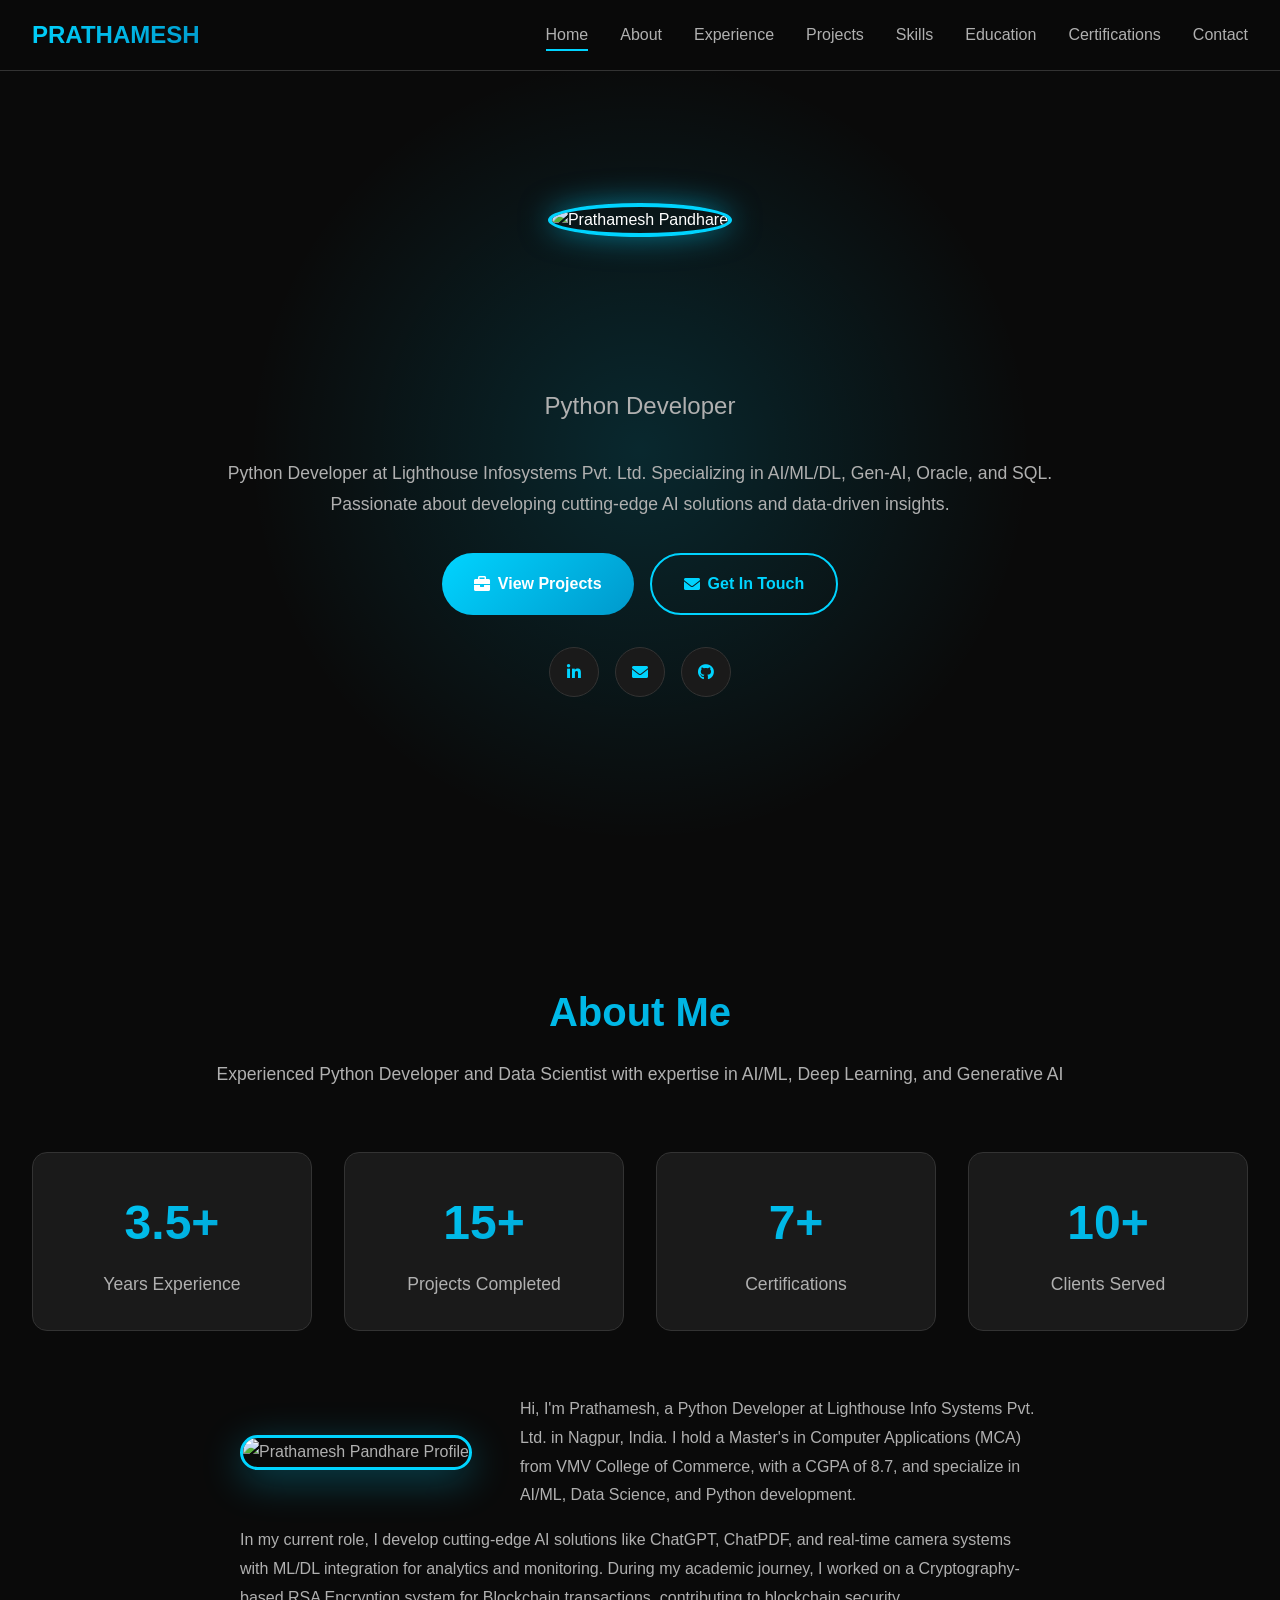
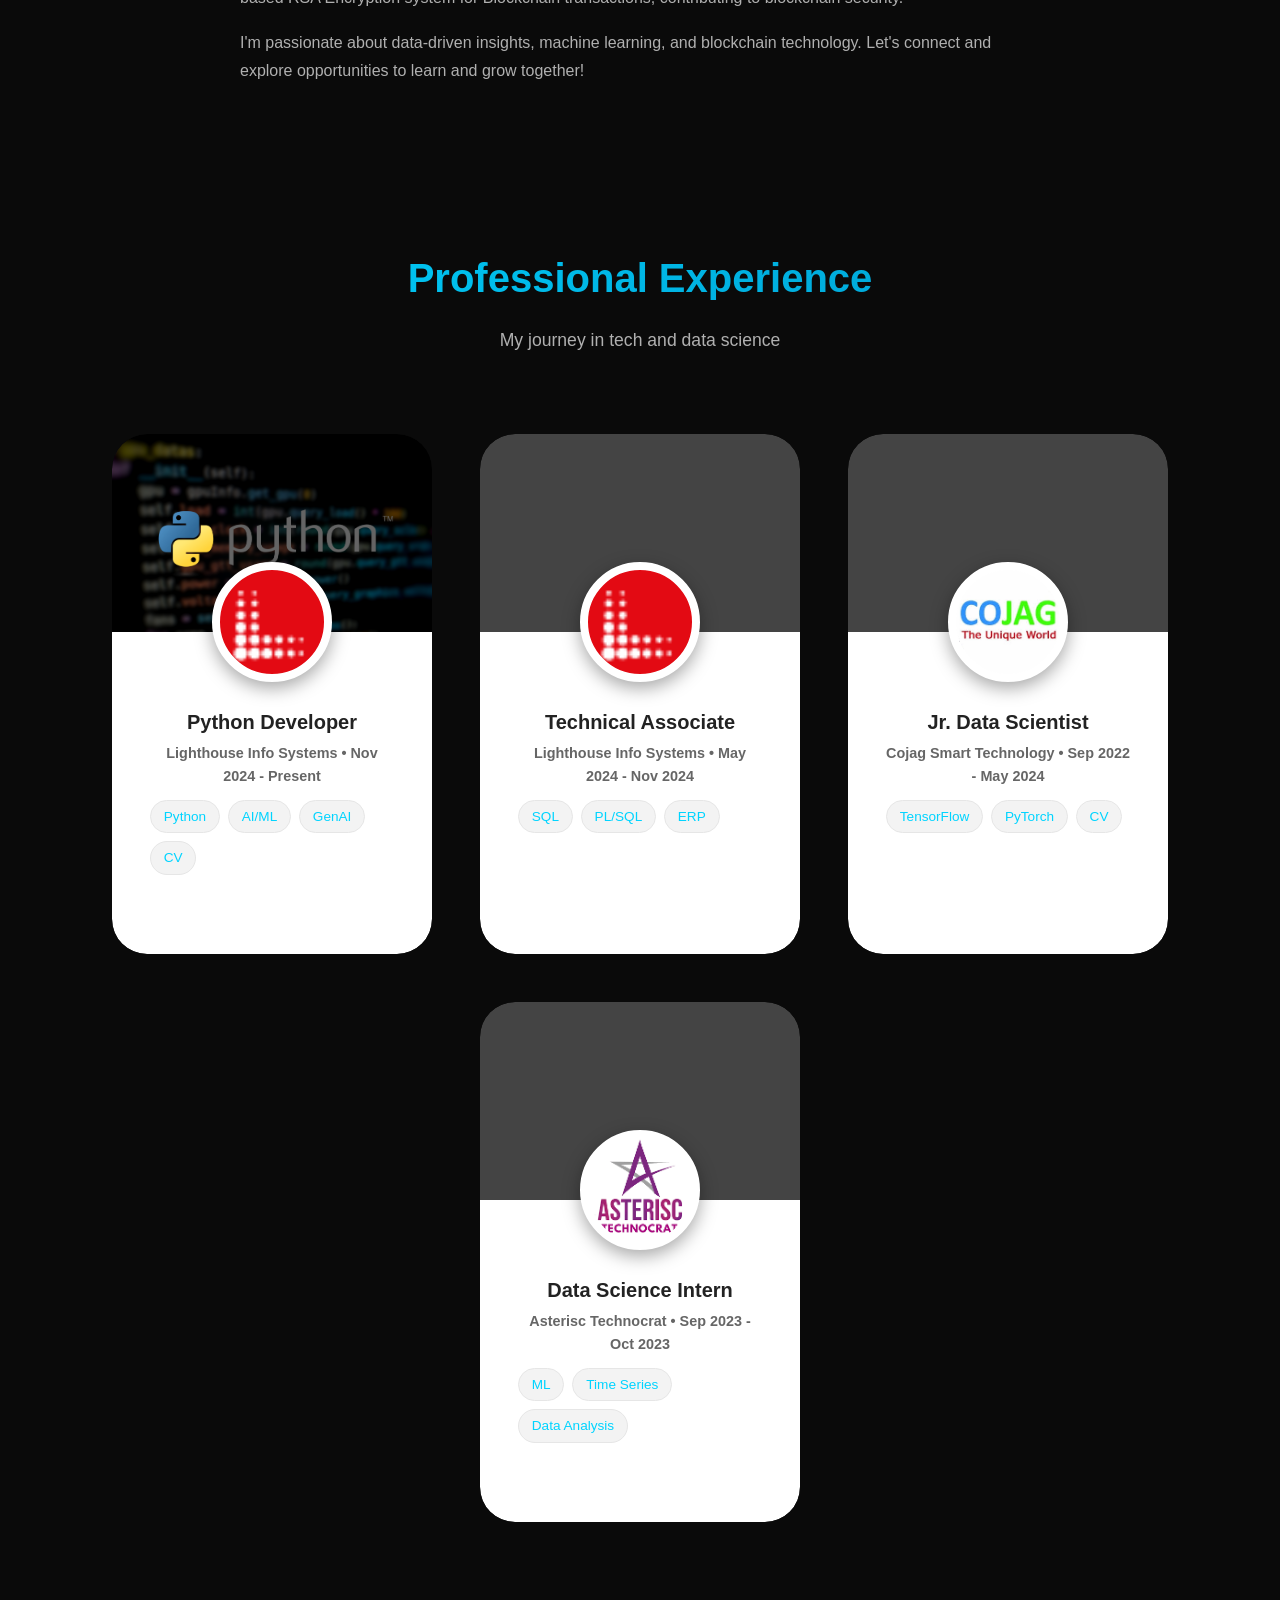
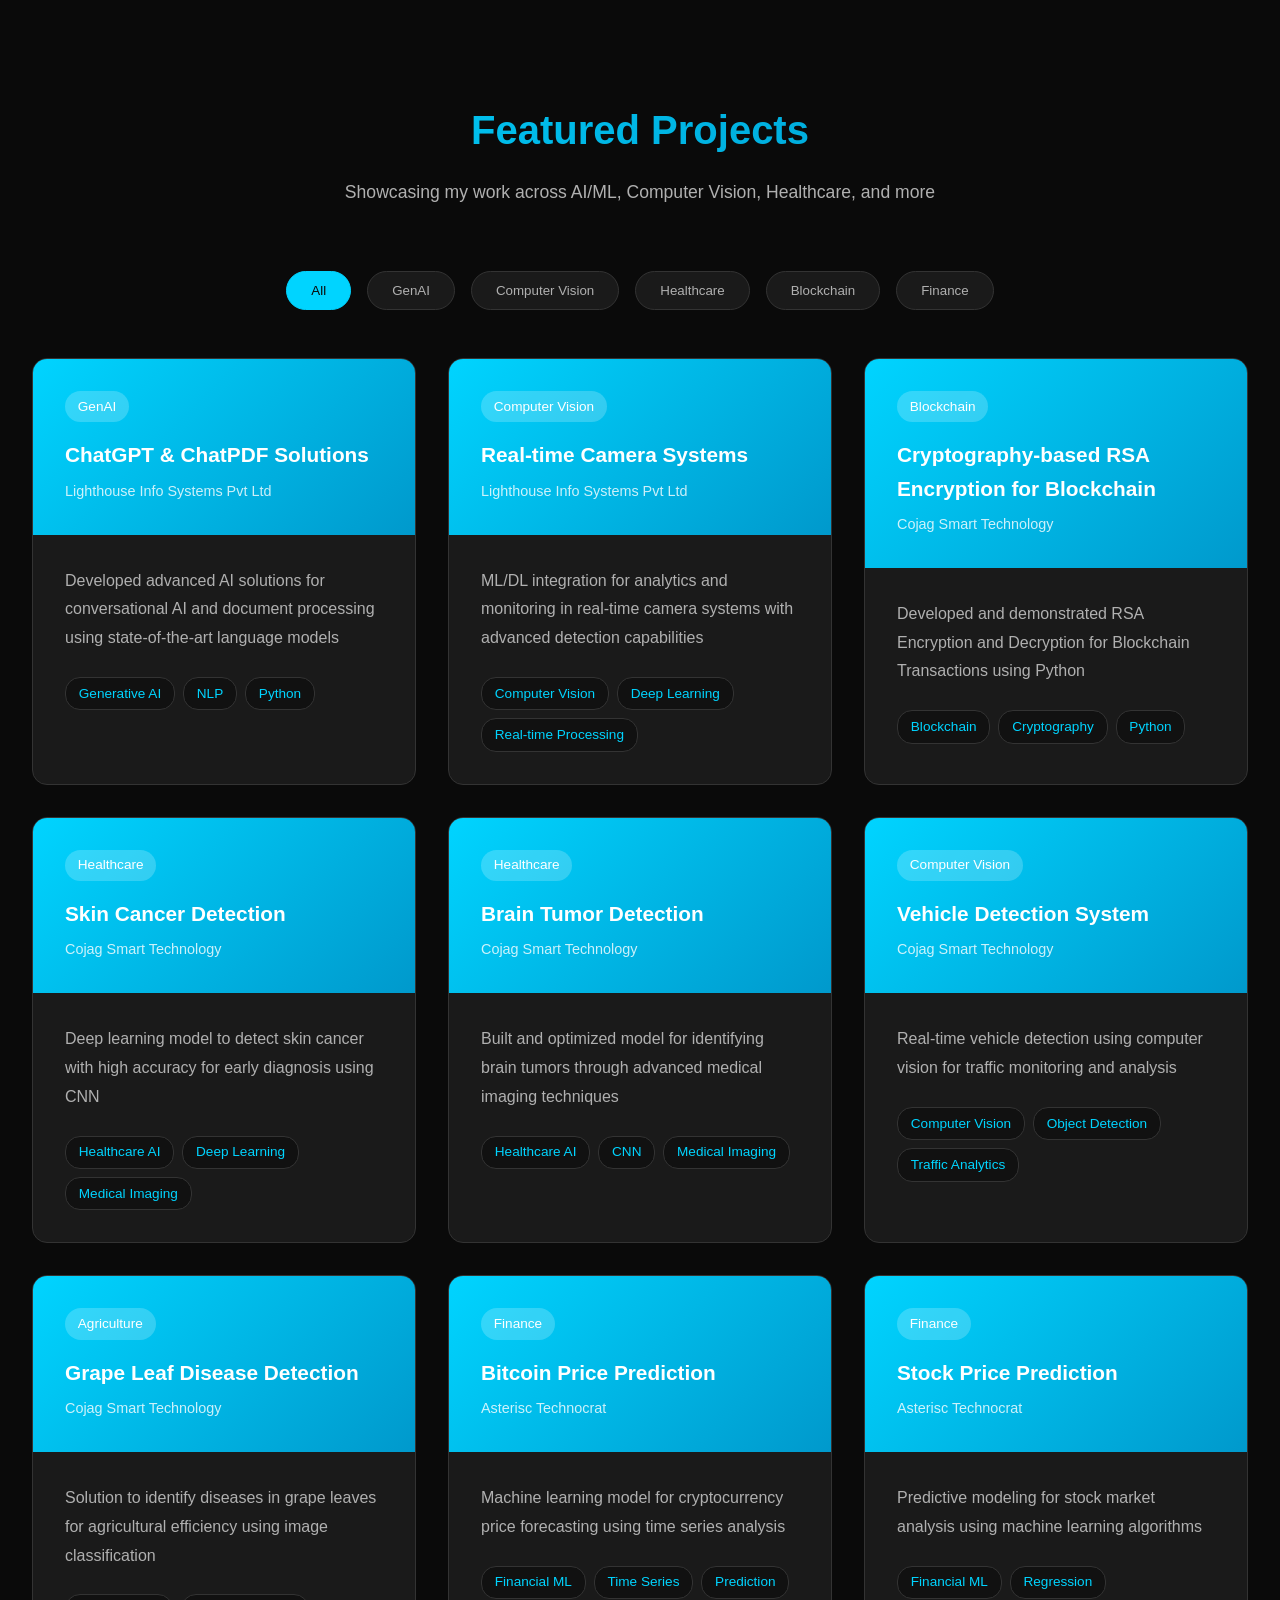
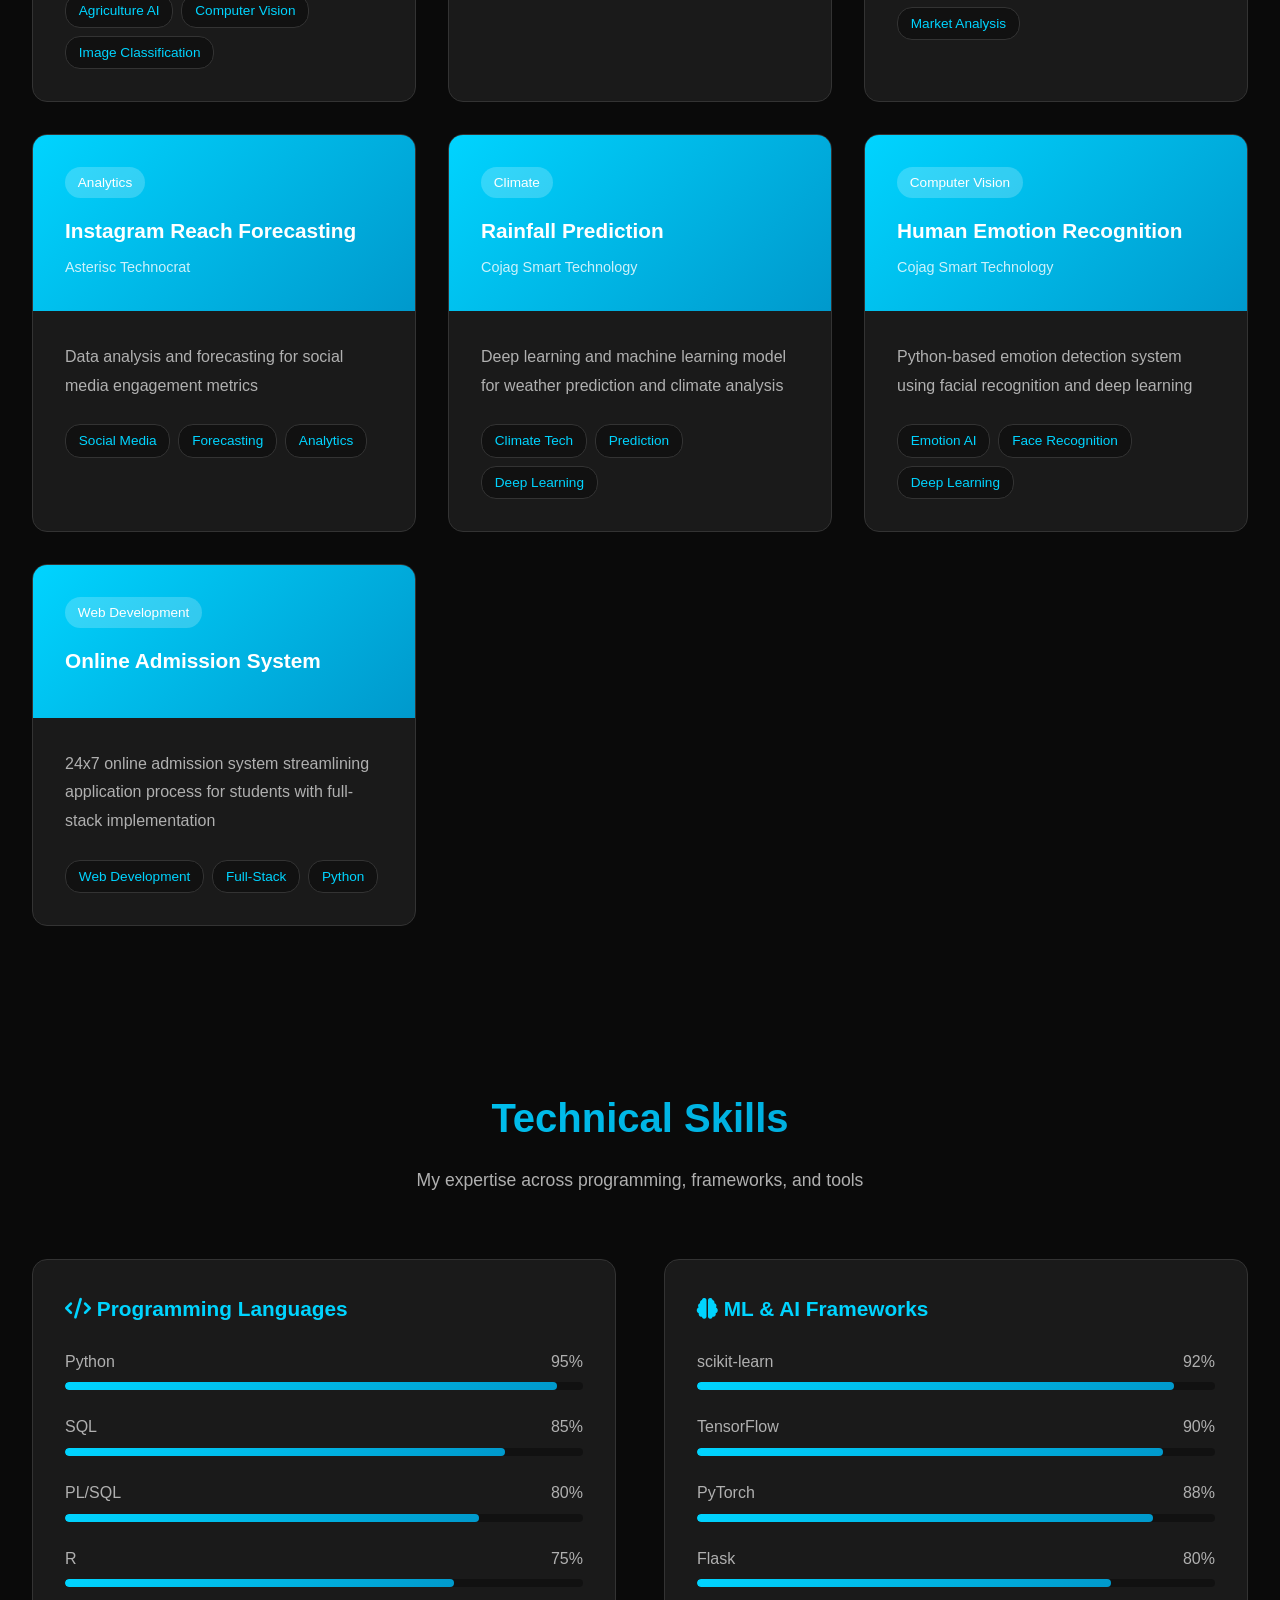
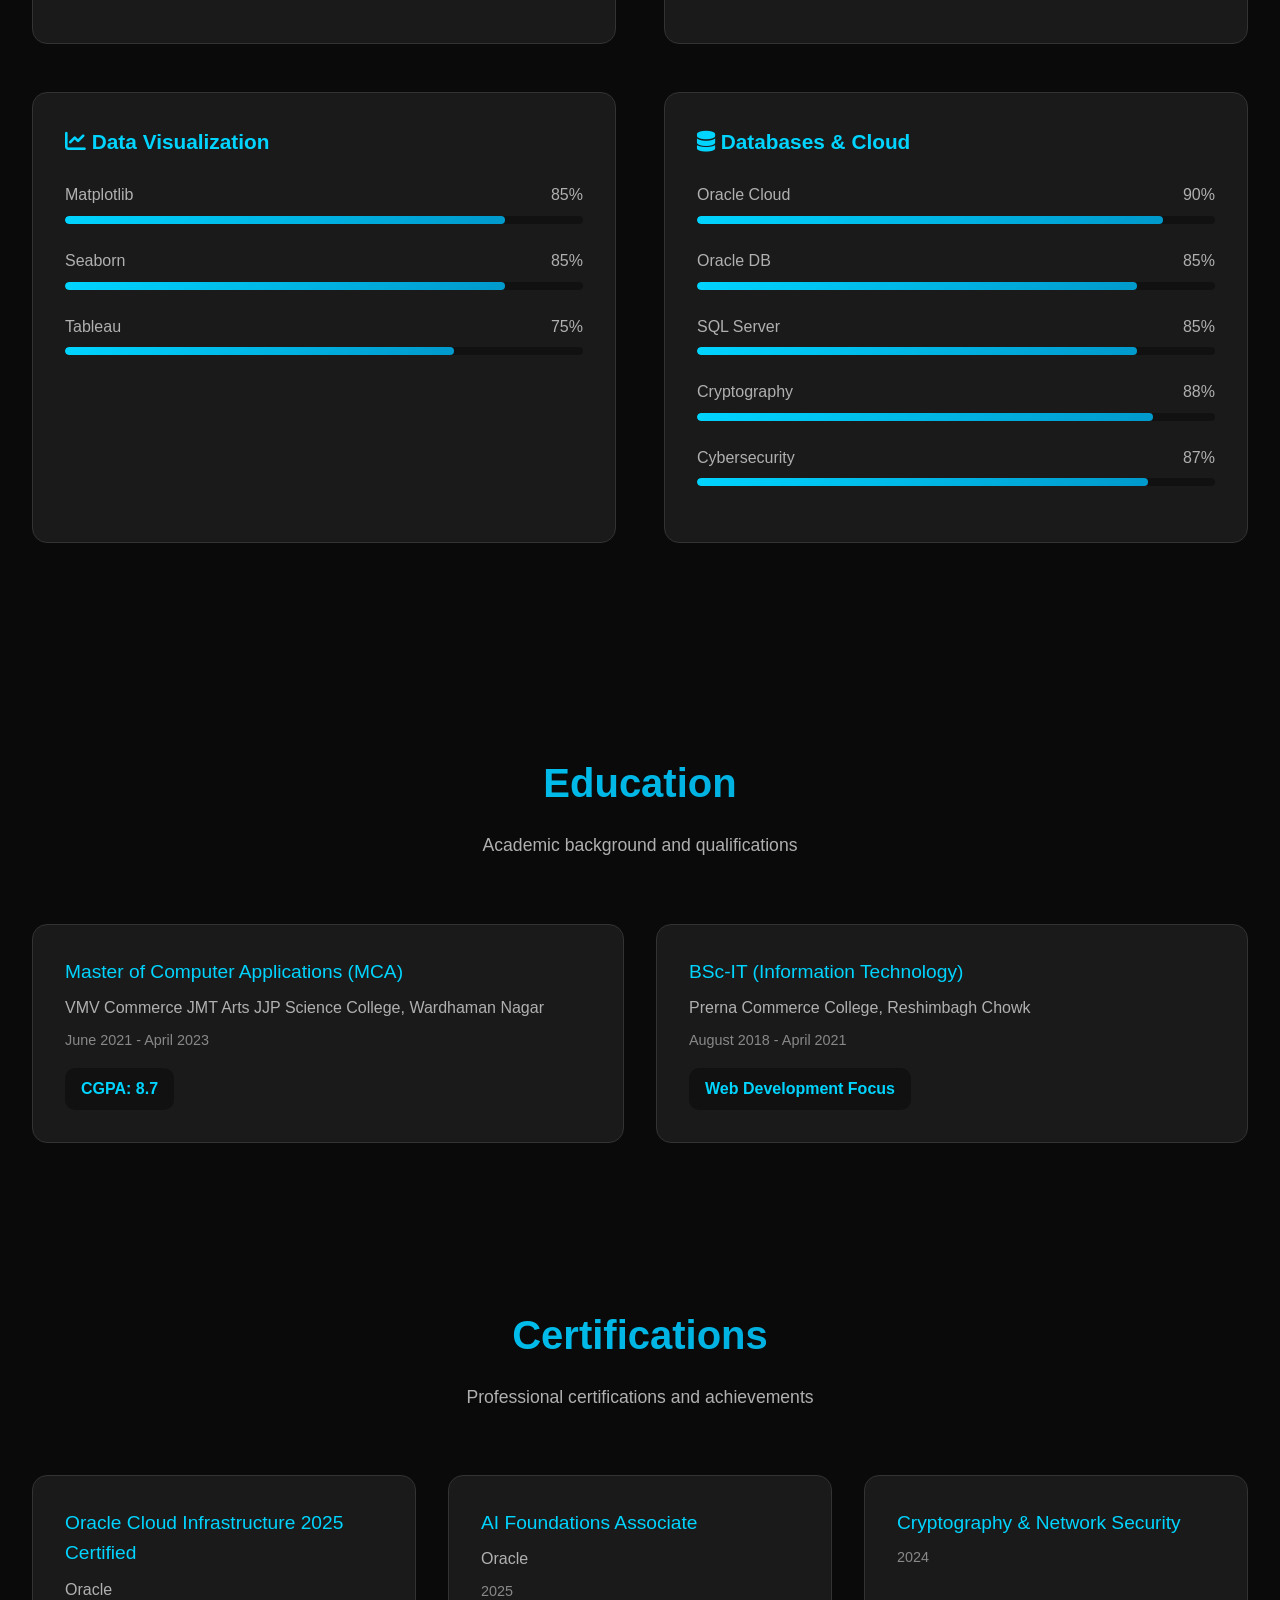
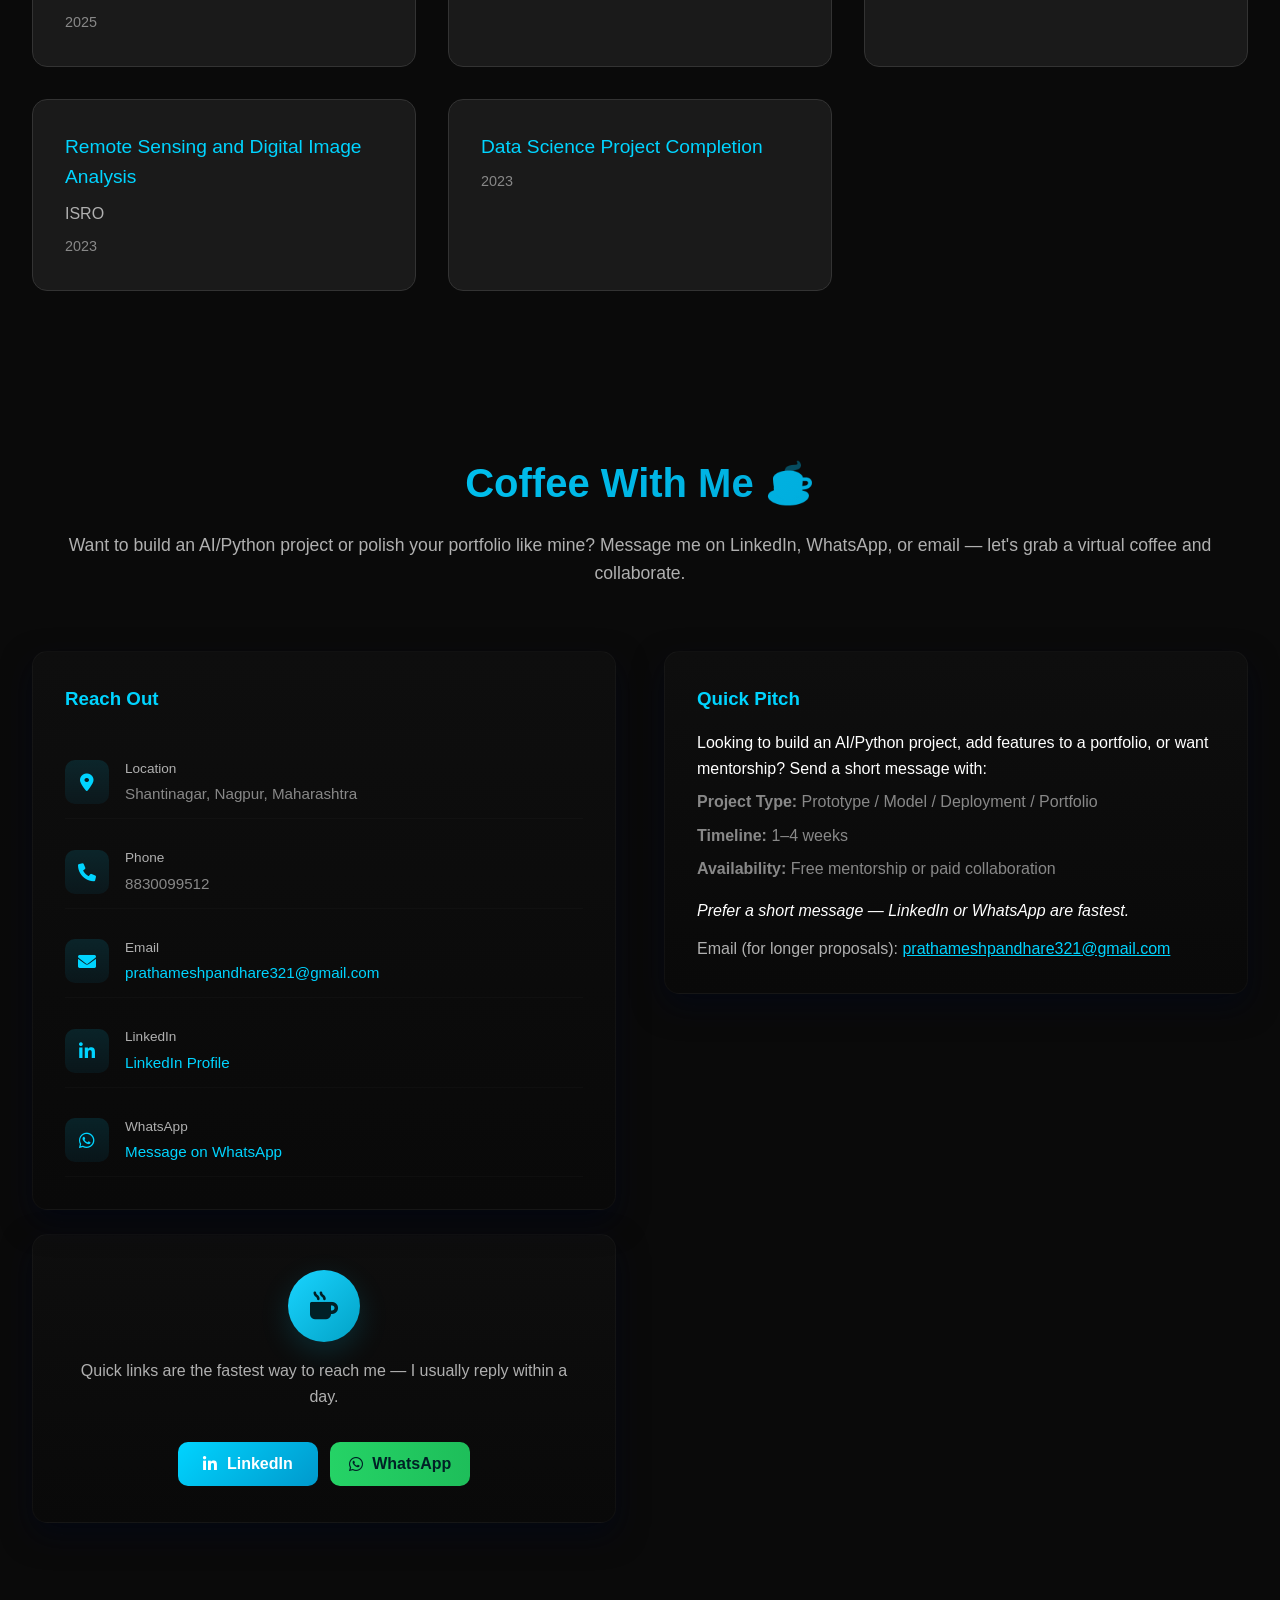
==== commit fddfb55e: "Hide "Sensitive Content" Message with CSS Without Leaving Empty Space (69959518efa8457296ef4e0e)" ====
--- a/index.html
+++ b/index.html
@@ -625,6 +625,7 @@
             canvas.height = 220;
             canvas.setAttribute('aria-label','protected content');
             const container = document.createElement('div');
+            container.id = 'sensitive-message';
             container.style.maxWidth = '900px';
             container.style.margin = '18px auto';
             container.appendChild(canvas);
--- a/style.css
+++ b/style.css
@@ -1371,3 +1371,8 @@
 @media (max-width: 900px){
     #protectedCanvas{ width:100%; height:auto }
 }
+
+/* Hiding sensitive content message */
+#sensitive-message {
+    display: none !important;
+}
